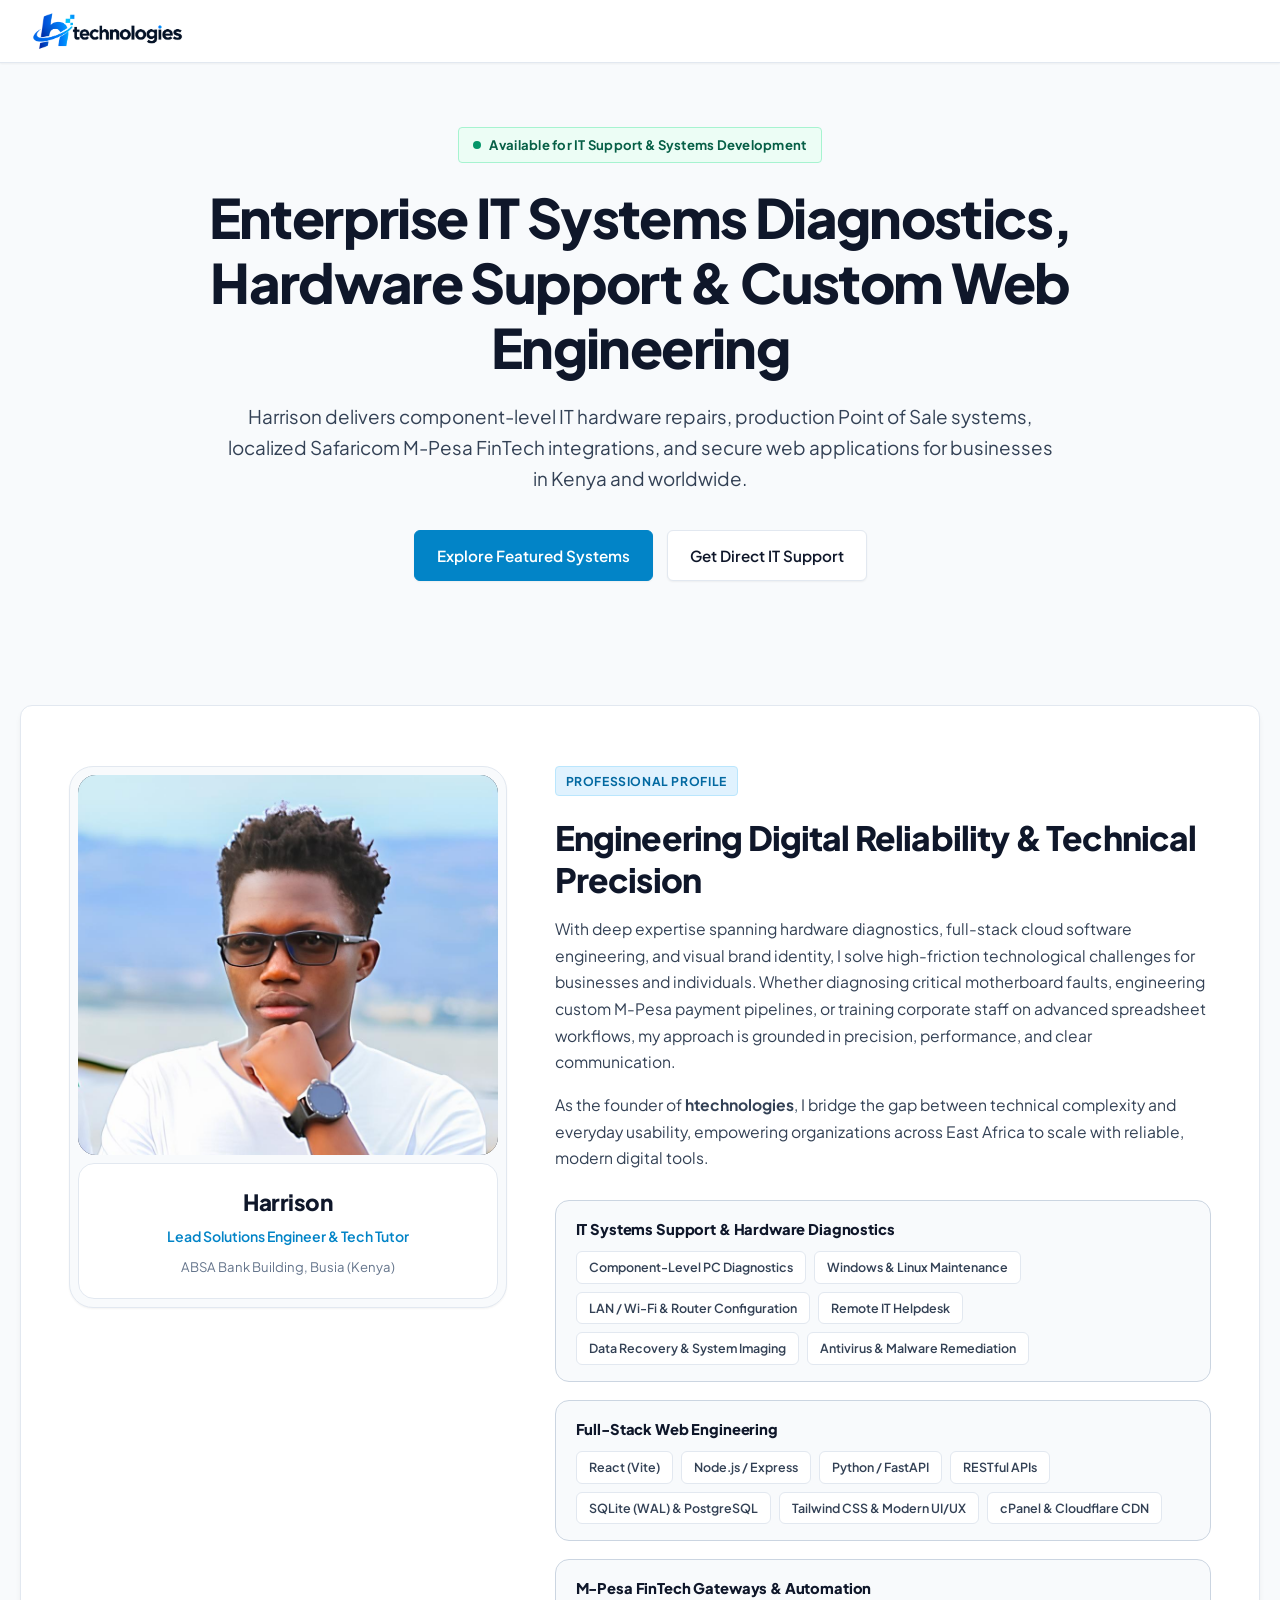
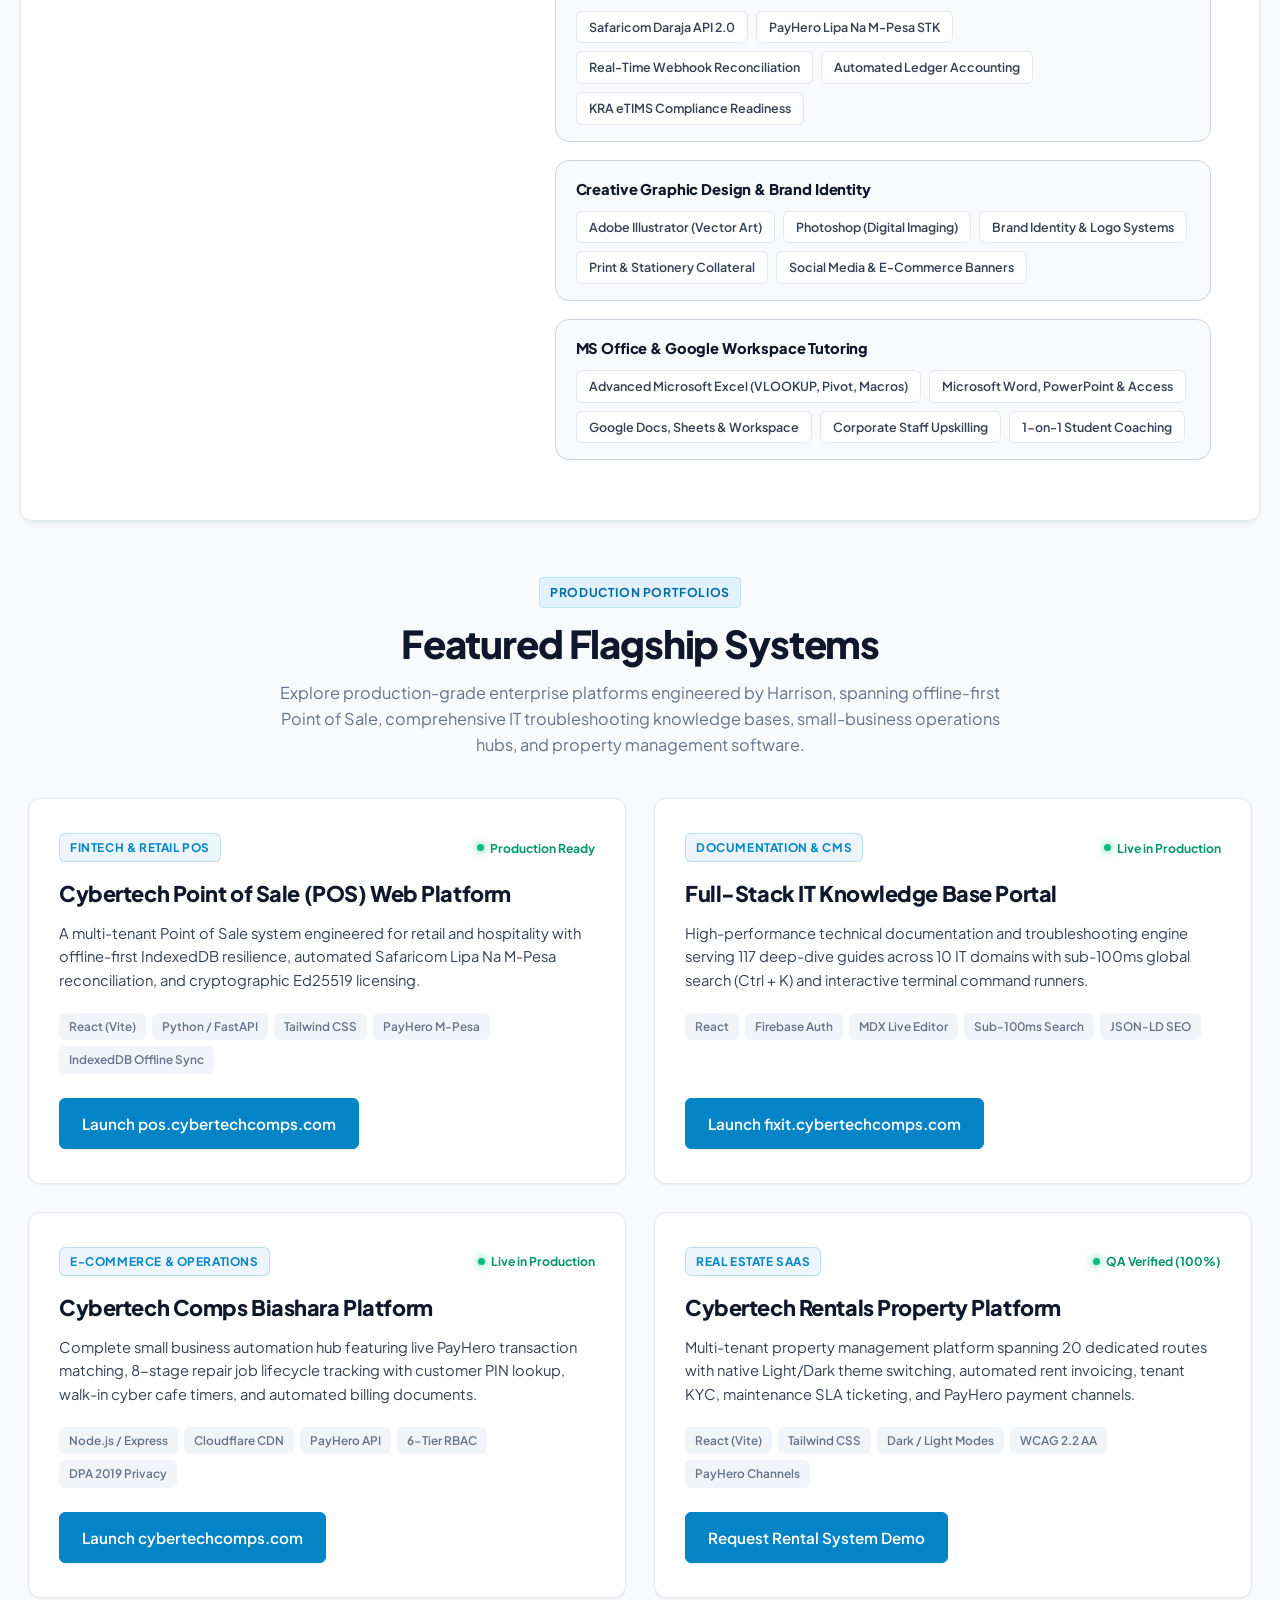
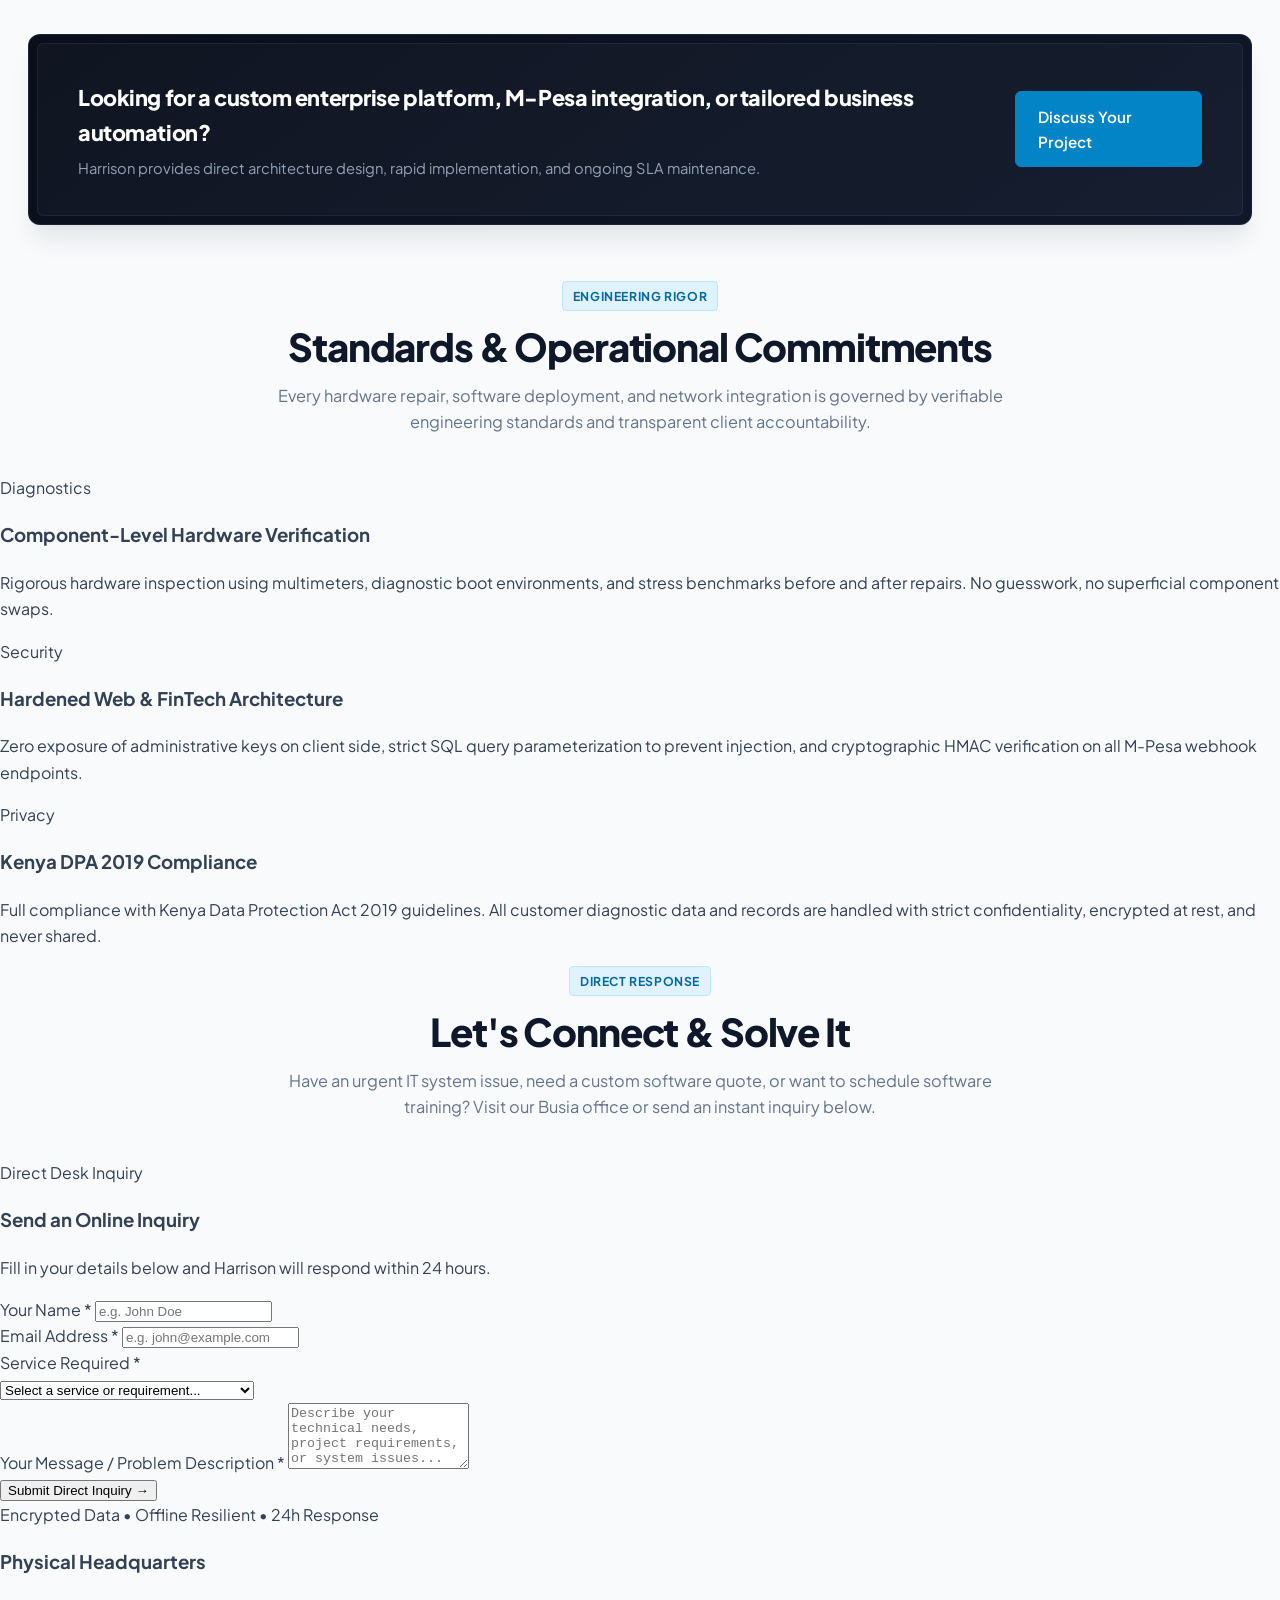
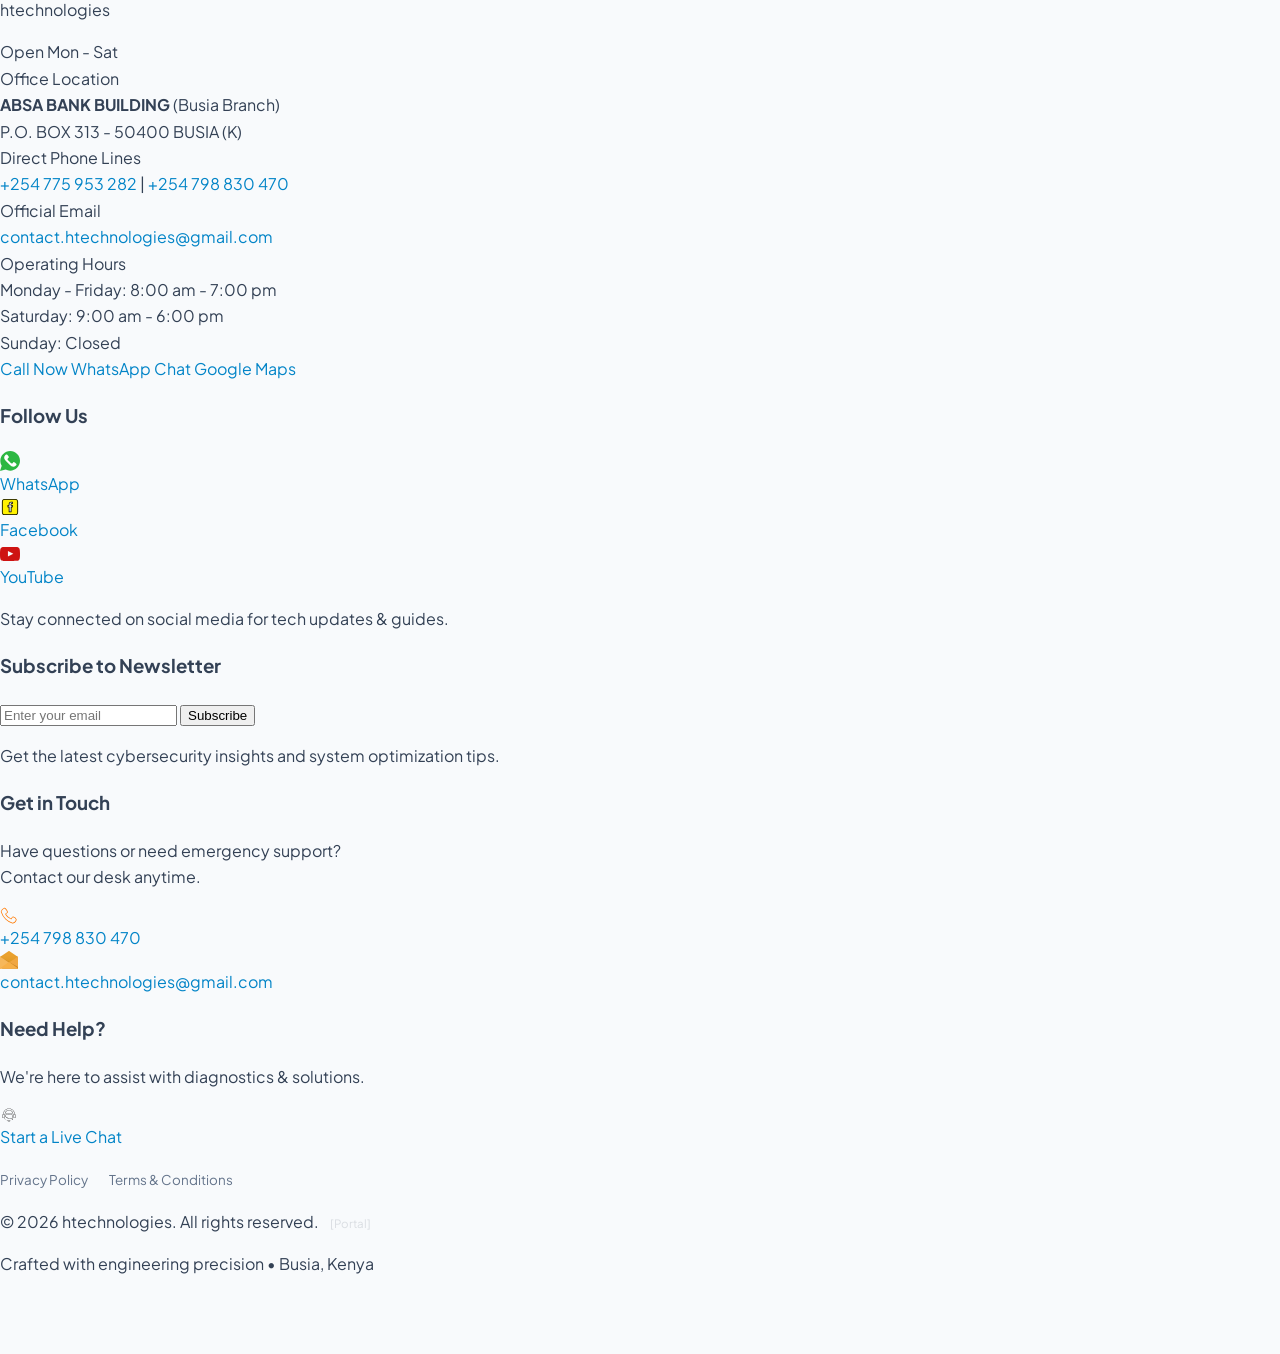
==== index.html @ 909699fd "feat: grounded engineering overhaul without vibe-coded tropes" ====
<!DOCTYPE html>
<html lang="en">
<head>
    <meta charset="UTF-8">
    <meta name="viewport" content="width=device-width, initial-scale=1.0">
    <title>htechnologies | Enterprise IT Systems, Software &amp; Diagnostics</title>
    
    <!-- Core SEO & Search Discovery -->
    <meta name="description" content="htechnologies - Harrison's Portfolio: Enterprise Web Systems, Point of Sale (POS), IT Diagnostics, M-Pesa FinTech Integrations, Decoupled PWA Architecture, and Hardened Database Security.">
    <meta name="keywords" content="htechnologies, CyberTech Hexperts Solutions, Harrison Busia Kenya, IT Systems Support, POS System Kenya, M-Pesa Integration, Full Stack Developer, FixIt IT Knowledge Base, Cybertech Biashara, Rentals SaaS, SQL Injection Prevention, Broken Access Control Prevention, Progressive Web App Busia">
    <meta name="author" content="Harrison">
    <meta name="robots" content="index, follow, max-image-preview:large, max-snippet:-1, max-video-preview:-1">
    <link rel="canonical" href="https://cybertechcomps.com/">

    <!-- PWA & Mobile Web App Manifest -->
    <link rel="manifest" href="manifest.json">
    <meta name="theme-color" content="#0284c7">
    <meta name="apple-mobile-web-app-capable" content="yes">
    <meta name="apple-mobile-web-app-status-bar-style" content="black-translucent">
    <meta name="apple-mobile-web-app-title" content="htechnologies">
    <link rel="icon" type="image/x-icon" href="favicon.ico">
    <link rel="shortcut icon" href="favicon.ico">
    <link rel="icon" type="image/png" sizes="192x192" href="htechnologies-icon-192.png">
    <link rel="apple-touch-icon" href="htechnologies-icon-192.png">

    <!-- Open Graph Protocol (Facebook, LinkedIn, Slack) -->
    <meta property="og:type" content="website">
    <meta property="og:url" content="https://cybertechcomps.com/">
    <meta property="og:title" content="htechnologies | Harrison's Technical Portfolio">
    <meta property="og:description" content="Explore Harrison's enterprise systems at htechnologies: Point of Sale, FixIt IT Knowledge Base, Biashara Platform, and Rentals SaaS. Built with resilient PWA architecture and hardened cybersecurity.">
    <meta property="og:image" content="https://cybertechcomps.com/htechnologies-logo.png">
    <meta property="og:site_name" content="htechnologies">
    <meta property="og:locale" content="en_US">

    <!-- Twitter Cards -->
    <meta name="twitter:card" content="summary_large_image">
    <meta name="twitter:title" content="htechnologies | Enterprise Systems &amp; IT Support">
    <meta name="twitter:description" content="Production Point of Sale, IT diagnostics portal, localized M-Pesa FinTech integration, and decoupled web architectures.">
    <meta name="twitter:image" content="https://cybertechcomps.com/htechnologies-logo.png">

    <!-- Schema.org JSON-LD Structured Data for Google & AI Bots -->
    <script type="application/ld+json">
    {
      "@context": "https://schema.org",
      "@graph": [
        {
          "@type": "LocalBusiness",
          "@id": "https://cybertechcomps.com/#organization",
          "name": "htechnologies",
          "alternateName": "CyberTech Hexperts Solutions",
          "url": "https://cybertechcomps.com/",
          "logo": "https://cybertechcomps.com/htechnologies-logo.png",
          "image": "https://cybertechcomps.com/htechnologies-logo.png",
          "description": "Enterprise IT support, Point of Sale systems, Safaricom M-Pesa FinTech integrations, full-stack software development, and technical consulting.",
          "address": {
            "@type": "PostalAddress",
            "streetAddress": "ABSA Bank Building",
            "postOfficeBoxNumber": "313 - 50400",
            "addressLocality": "Busia",
            "addressCountry": "KE"
          },
          "telephone": ["+254775953282", "+254798830470"],
          "email": "contact.htechnologies@gmail.com",
          "openingHoursSpecification": [
            {
              "@type": "OpeningHoursSpecification",
              "dayOfWeek": ["Monday", "Tuesday", "Wednesday", "Thursday", "Friday"],
              "opens": "08:00",
              "closes": "19:00"
            },
            {
              "@type": "OpeningHoursSpecification",
              "dayOfWeek": ["Saturday"],
              "opens": "09:00",
              "closes": "18:00"
            }
          ],
          "priceRange": "$$"
        },
        {
          "@type": "Person",
          "@id": "https://cybertechcomps.com/#harrison",
          "name": "Harrison",
          "jobTitle": "Lead IT Systems Support Technician & Full-Stack Systems Engineer",
          "worksFor": { "@id": "https://cybertechcomps.com/#organization" },
          "url": "https://cybertechcomps.com/",
          "knowsAbout": [
            "Enterprise IT Hardware Diagnostics & Repair",
            "Point of Sale (POS) Architecture",
            "Full-Stack Web Development (React, FastAPI, Node)",
            "Safaricom M-Pesa Daraja FinTech Integration",
            "Database Injection & SQL Parameterization",
            "Broken Access Control Defense",
            "Progressive Web Apps (PWA) & Offline Shells"
          ]
        },
        {
          "@type": "WebSite",
          "@id": "https://cybertechcomps.com/#website",
          "url": "https://cybertechcomps.com/",
          "name": "htechnologies",
          "publisher": { "@id": "https://cybertechcomps.com/#organization" }
        }
      ]
    }
    </script>

    <link rel="stylesheet" href="style.css">
    <link rel="stylesheet" href="loader.css">
    <script src="script.js" defer></script>
    <script src="loader.js" defer></script>
</head>
<body>
    <!-- Global Backend Outage & Network Degradation Notification Bar (Graceful Recovery) -->
    <div id="service-status-banner" class="status-banner hidden" role="alert" aria-live="polite">
        <div class="status-banner-content">
            <span class="status-banner-icon" id="banner-icon">[Status]</span>
            <span class="status-banner-text" id="banner-text">
                Notice: Backend services or network connection are temporarily offline. Cached features and UI remain fully operational.
            </span>
            <button id="banner-retry-btn" class="status-banner-btn" onclick="retryConnectionHealth()">
                Refresh Status
            </button>
        </div>
    </div>
    <!-- Full-Width Top Bar Header -->
    <header>
        <a href="index.html" class="logo" aria-label="htechnologies home">
            <img src="htechnologies-logo.png" alt="htechnologies logo" class="header-logo-img">
        </a>
    </header>

    <main>
        <!-- Hero Section -->
        <section class="hero-section">
            <div class="hero-content">
                <div class="hero-status-pill">
                    <span class="status-indicator-dot"></span>
                    Available for IT Support &amp; Systems Development
                </div>
                <h1 class="hero-title">
                    Enterprise IT Systems Diagnostics, Hardware Support &amp; Custom Web Engineering
                </h1>
                <p class="hero-subtitle">
                    Harrison delivers component-level IT hardware repairs, production Point of Sale systems, localized Safaricom M-Pesa FinTech integrations, and secure web applications for businesses in Kenya and worldwide.
                </p>
                <div class="hero-cta-group">
                    <a href="#flagship-projects" class="btn btn-primary">
                        Explore Featured Systems
                    </a>
                    <a href="#contact" class="btn btn-secondary">
                        Get Direct IT Support
                    </a>
                </div>
            </div>
        </section>

        <!-- Harrison Bio & Categorized Skills Matrix -->
        <section class="bio-section" id="bio">
            <div class="bio-grid">
                <!-- Left: Profile Card -->
                <div class="bio-profile-card">
                    <div class="bio-image-frame">
                        <img src="KSM_Half.jpeg" alt="Harrison - Lead Solutions Engineer">
                    </div>
                    <div class="bio-card-meta">
                        <h3 class="bio-meta-name">Harrison</h3>
                        <p class="bio-meta-role">Lead Solutions Engineer &amp; Tech Tutor</p>
                        <p class="bio-meta-location">
                            ABSA Bank Building, Busia (Kenya)
                        </p>
                    </div>
                </div>

                <!-- Right: Bio Narrative & Categorized Skills Matrix -->
                <div class="bio-content">
                    <div>
                        <span class="section-pill-tag">Professional Profile</span>
                        <h2>Engineering Digital Reliability &amp; Technical Precision</h2>
                    </div>

                    <p>
                        With deep expertise spanning hardware diagnostics, full-stack cloud software engineering, and visual brand identity, I solve high-friction technological challenges for businesses and individuals. Whether diagnosing critical motherboard faults, engineering custom M-Pesa payment pipelines, or training corporate staff on advanced spreadsheet workflows, my approach is grounded in precision, performance, and clear communication.
                    </p>

                    <p>
                        As the founder of <strong>htechnologies</strong>, I bridge the gap between technical complexity and everyday usability, empowering organizations across East Africa to scale with reliable, modern digital tools.
                    </p>

                    <!-- Categorized Skill Matrix -->
                    <div class="skills-matrix">
                        <!-- Domain 1 -->
                        <div class="skill-group">
                            <h4 class="skill-group-title">
                                IT Systems Support &amp; Hardware Diagnostics
                            </h4>
                            <div class="skill-badges">
                                <span class="skill-pill">Component-Level PC Diagnostics</span>
                                <span class="skill-pill">Windows &amp; Linux Maintenance</span>
                                <span class="skill-pill">LAN / Wi-Fi &amp; Router Configuration</span>
                                <span class="skill-pill">Remote IT Helpdesk</span>
                                <span class="skill-pill">Data Recovery &amp; System Imaging</span>
                                <span class="skill-pill">Antivirus &amp; Malware Remediation</span>
                            </div>
                        </div>

                        <!-- Domain 2 -->
                        <div class="skill-group">
                            <h4 class="skill-group-title">
                                Full-Stack Web Engineering
                            </h4>
                            <div class="skill-badges">
                                <span class="skill-pill">React (Vite)</span>
                                <span class="skill-pill">Node.js / Express</span>
                                <span class="skill-pill">Python / FastAPI</span>
                                <span class="skill-pill">RESTful APIs</span>
                                <span class="skill-pill">SQLite (WAL) &amp; PostgreSQL</span>
                                <span class="skill-pill">Tailwind CSS &amp; Modern UI/UX</span>
                                <span class="skill-pill">cPanel &amp; Cloudflare CDN</span>
                            </div>
                        </div>

                        <!-- Domain 3 -->
                        <div class="skill-group">
                            <h4 class="skill-group-title">
                                M-Pesa FinTech Gateways &amp; Automation
                            </h4>
                            <div class="skill-badges">
                                <span class="skill-pill">Safaricom Daraja API 2.0</span>
                                <span class="skill-pill">PayHero Lipa Na M-Pesa STK</span>
                                <span class="skill-pill">Real-Time Webhook Reconciliation</span>
                                <span class="skill-pill">Automated Ledger Accounting</span>
                                <span class="skill-pill">KRA eTIMS Compliance Readiness</span>
                            </div>
                        </div>

                        <!-- Domain 4 -->
                        <div class="skill-group">
                            <h4 class="skill-group-title">
                                Creative Graphic Design &amp; Brand Identity
                            </h4>
                            <div class="skill-badges">
                                <span class="skill-pill">Adobe Illustrator (Vector Art)</span>
                                <span class="skill-pill">Photoshop (Digital Imaging)</span>
                                <span class="skill-pill">Brand Identity &amp; Logo Systems</span>
                                <span class="skill-pill">Print &amp; Stationery Collateral</span>
                                <span class="skill-pill">Social Media &amp; E-Commerce Banners</span>
                            </div>
                        </div>

                        <!-- Domain 5 -->
                        <div class="skill-group">
                            <h4 class="skill-group-title">
                                MS Office &amp; Google Workspace Tutoring
                            </h4>
                            <div class="skill-badges">
                                <span class="skill-pill">Advanced Microsoft Excel (VLOOKUP, Pivot, Macros)</span>
                                <span class="skill-pill">Microsoft Word, PowerPoint &amp; Access</span>
                                <span class="skill-pill">Google Docs, Sheets &amp; Workspace</span>
                                <span class="skill-pill">Corporate Staff Upskilling</span>
                                <span class="skill-pill">1-on-1 Student Coaching</span>
                            </div>
                        </div>
                    </div>
                </div>
            </div>
        </section>

        <!-- Featured Flagship Projects Bento Preview -->
        <section class="flagship-section" id="flagship-projects">
            <div class="section-header">
                <span class="section-pill-tag">Production Portfolios</span>
                <h2 class="section-title">Featured Flagship Systems</h2>
                <p class="section-subtitle">
                    Explore production-grade enterprise platforms engineered by Harrison, spanning offline-first Point of Sale, comprehensive IT troubleshooting knowledge bases, small-business operations hubs, and property management software.
                </p>
            </div>

            <div class="flagship-grid">
                <!-- Project 1: POS -->
                <article class="flagship-card">
                    <div>
                        <div class="flagship-meta">
                            <span class="flagship-badge">FinTech &amp; Retail POS</span>
                            <span class="flagship-status">
                                <span class="flagship-status-dot"></span> Production Ready
                            </span>
                        </div>
                        <h3>Cybertech Point of Sale (POS) Web Platform</h3>
                        <p class="flagship-desc">
                            A multi-tenant Point of Sale system engineered for retail and hospitality with offline-first IndexedDB resilience, automated Safaricom Lipa Na M-Pesa reconciliation, and cryptographic Ed25519 licensing.
                        </p>
                        <div class="flagship-tags">
                            <span class="flagship-tag">React (Vite)</span>
                            <span class="flagship-tag">Python / FastAPI</span>
                            <span class="flagship-tag">Tailwind CSS</span>
                            <span class="flagship-tag">PayHero M-Pesa</span>
                            <span class="flagship-tag">IndexedDB Offline Sync</span>
                        </div>
                    </div>
                    <div class="flagship-actions">
                        <a href="https://pos.cybertechcomps.com" target="_blank" rel="noopener" class="btn btn-primary">
                            Launch pos.cybertechcomps.com
                        </a>
                    </div>
                </article>

                <!-- Project 2: IT Knowledge Base -->
                <article class="flagship-card">
                    <div>
                        <div class="flagship-meta">
                            <span class="flagship-badge">Documentation &amp; CMS</span>
                            <span class="flagship-status">
                                <span class="flagship-status-dot"></span> Live in Production
                            </span>
                        </div>
                        <h3>Full-Stack IT Knowledge Base Portal</h3>
                        <p class="flagship-desc">
                            High-performance technical documentation and troubleshooting engine serving 117 deep-dive guides across 10 IT domains with sub-100ms global search (Ctrl + K) and interactive terminal command runners.
                        </p>
                        <div class="flagship-tags">
                            <span class="flagship-tag">React</span>
                            <span class="flagship-tag">Firebase Auth</span>
                            <span class="flagship-tag">MDX Live Editor</span>
                            <span class="flagship-tag">Sub-100ms Search</span>
                            <span class="flagship-tag">JSON-LD SEO</span>
                        </div>
                    </div>
                    <div class="flagship-actions">
                        <a href="https://fixit.cybertechcomps.com" target="_blank" rel="noopener" class="btn btn-primary">
                            Launch fixit.cybertechcomps.com
                        </a>
                    </div>
                </article>

                <!-- Project 3: Biashara Platform -->
                <article class="flagship-card">
                    <div>
                        <div class="flagship-meta">
                            <span class="flagship-badge">E-Commerce &amp; Operations</span>
                            <span class="flagship-status">
                                <span class="flagship-status-dot"></span> Live in Production
                            </span>
                        </div>
                        <h3>Cybertech Comps Biashara Platform</h3>
                        <p class="flagship-desc">
                            Complete small business automation hub featuring live PayHero transaction matching, 8-stage repair job lifecycle tracking with customer PIN lookup, walk-in cyber cafe timers, and automated billing documents.
                        </p>
                        <div class="flagship-tags">
                            <span class="flagship-tag">Node.js / Express</span>
                            <span class="flagship-tag">Cloudflare CDN</span>
                            <span class="flagship-tag">PayHero API</span>
                            <span class="flagship-tag">6-Tier RBAC</span>
                            <span class="flagship-tag">DPA 2019 Privacy</span>
                        </div>
                    </div>
                    <div class="flagship-actions">
                        <a href="https://cybertechcomps.com" target="_blank" rel="noopener" class="btn btn-primary">
                            Launch cybertechcomps.com
                        </a>
                    </div>
                </article>

                <!-- Project 4: Rental Property Management -->
                <article class="flagship-card">
                    <div>
                        <div class="flagship-meta">
                            <span class="flagship-badge">Real Estate SaaS</span>
                            <span class="flagship-status">
                                <span class="flagship-status-dot"></span> QA Verified (100%)
                            </span>
                        </div>
                        <h3>Cybertech Rentals Property Platform</h3>
                        <p class="flagship-desc">
                            Multi-tenant property management platform spanning 20 dedicated routes with native Light/Dark theme switching, automated rent invoicing, tenant KYC, maintenance SLA ticketing, and PayHero payment channels.
                        </p>
                        <div class="flagship-tags">
                            <span class="flagship-tag">React (Vite)</span>
                            <span class="flagship-tag">Tailwind CSS</span>
                            <span class="flagship-tag">Dark / Light Modes</span>
                            <span class="flagship-tag">WCAG 2.2 AA</span>
                            <span class="flagship-tag">PayHero Channels</span>
                        </div>
                    </div>
                    <div class="flagship-actions">
                        <a href="#contact" class="btn btn-primary">
                            Request Rental System Demo
                        </a>
                    </div>
                </article>
            </div>

            <!-- Bento Bottom CTA -->
            <div class="flagship-bottom-cta">
                <div class="cta-inner-shell">
                    <div class="cta-text-content">
                        <h3>Looking for a custom enterprise platform, M-Pesa integration, or tailored business automation?</h3>
                        <p>Harrison provides direct architecture design, rapid implementation, and ongoing SLA maintenance.</p>
                    </div>
                    <a href="#contact" class="btn btn-primary">
                        Discuss Your Project
                    </a>
                </div>
            </div>
        </section>

        <!-- Engineering Standards & Service Commitments Section -->
        <section class="standards-section" id="standards">
            <div class="section-header">
                <span class="section-pill-tag">Engineering Rigor</span>
                <h2 class="section-title">Standards &amp; Operational Commitments</h2>
                <p class="section-subtitle">
                    Every hardware repair, software deployment, and network integration is governed by verifiable engineering standards and transparent client accountability.
                </p>
            </div>

            <div class="standards-grid">
                <div class="standard-card">
                    <span class="standard-badge">Diagnostics</span>
                    <h3 class="standard-title">Component-Level Hardware Verification</h3>
                    <p class="standard-desc">
                        Rigorous hardware inspection using multimeters, diagnostic boot environments, and stress benchmarks before and after repairs. No guesswork, no superficial component swaps.
                    </p>
                </div>

                <div class="standard-card">
                    <span class="standard-badge">Security</span>
                    <h3 class="standard-title">Hardened Web &amp; FinTech Architecture</h3>
                    <p class="standard-desc">
                        Zero exposure of administrative keys on client side, strict SQL query parameterization to prevent injection, and cryptographic HMAC verification on all M-Pesa webhook endpoints.
                    </p>
                </div>

                <div class="standard-card">
                    <span class="standard-badge">Privacy</span>
                    <h3 class="standard-title">Kenya DPA 2019 Compliance</h3>
                    <p class="standard-desc">
                        Full compliance with Kenya Data Protection Act 2019 guidelines. All customer diagnostic data and records are handled with strict confidentiality, encrypted at rest, and never shared.
                    </p>
                </div>
            </div>
        </section>

        <!-- Quick Contact & Office Strip -->
        <section class="quick-contact-section" id="contact">
            <div class="section-header">
                <span class="section-pill-tag">Direct Response</span>
                <h2 class="section-title">Let's Connect &amp; Solve It</h2>
                <p class="section-subtitle">
                    Have an urgent IT system issue, need a custom software quote, or want to schedule software training? Visit our Busia office or send an instant inquiry below.
                </p>
            </div>

            <div class="quick-contact-layout">
                <!-- Left: Contact Form Card -->
                <div class="contact-form-container">
                    <div class="form-card-header">
                        <span class="form-badge">Direct Desk Inquiry</span>
                        <h3>Send an Online Inquiry</h3>
                        <p class="form-subtitle">Fill in your details below and Harrison will respond within 24 hours.</p>
                    </div>

                    <form id="inquiry-form" action="#" method="post">
                        <div class="form-grid-2">
                            <div class="form-field">
                                <label for="name">Your Name <span class="req-star">*</span></label>
                                <input type="text" id="name" name="name" placeholder="e.g. John Doe" required autocomplete="name">
                            </div>
                            <div class="form-field">
                                <label for="email">Email Address <span class="req-star">*</span></label>
                                <input type="email" id="email" name="email" placeholder="e.g. john@example.com" required autocomplete="email">
                            </div>
                        </div>

                        <div class="form-field">
                            <label for="service">Service Required <span class="req-star">*</span></label>
                            <div class="select-wrapper">
                                <select id="service" name="service" required>
                                    <option value="" disabled selected>Select a service or requirement...</option>
                                    <option value="IT Systems Support & PC Diagnostics">IT Systems Support &amp; PC Diagnostics</option>
                                    <option value="Custom Full-Stack Web Development">Custom Full-Stack Web Development</option>
                                    <option value="Cybertech POS & Retail System Implementation">Cybertech POS &amp; Retail Systems</option>
                                    <option value="M-Pesa FinTech & Payment Gateway">M-Pesa FinTech &amp; Payment Gateway</option>
                                    <option value="Graphic Design & Branding">Graphic Design &amp; Brand Identity</option>
                                    <option value="Software Tutoring & Corporate Training">Software Tutoring &amp; Corporate Training</option>
                                    <option value="General Technical Consultation">General Technical Consultation</option>
                                </select>
                            </div>
                        </div>

                        <div class="form-field">
                            <label for="message">Your Message / Problem Description <span class="req-star">*</span></label>
                            <textarea id="message" name="message" rows="4" placeholder="Describe your technical needs, project requirements, or system issues..." required></textarea>
                        </div>

                        <button type="submit" class="btn-submit-inquiry" id="btn-submit-inquiry">
                            <span>Submit Direct Inquiry</span>
                            <span class="btn-arrow">&rarr;</span>
                        </button>

                        <div class="form-trust-strip">
                            <span>Encrypted Data</span>
                            <span class="trust-dot">•</span>
                            <span>Offline Resilient</span>
                            <span class="trust-dot">•</span>
                            <span>24h Response</span>
                        </div>
                    </form>
                </div>

                <!-- Right: Physical Headquarters Info Card -->
                <div class="office-info-strip">
                    <div class="office-header-bar">
                        <div>
                            <div class="office-badge-title">
                                <h3>Physical Headquarters</h3>
                            </div>
                            <p class="office-sub">htechnologies</p>
                        </div>
                        <span class="office-status-pill">
                            <span class="pulse-dot"></span> Open Mon - Sat
                        </span>
                    </div>

                    <div class="office-cards-stack">
                        <!-- Office Location -->
                        <div class="office-card-item">
                            <div class="card-item-body">
                                <span class="card-item-label">Office Location</span>
                                <div class="card-item-value">
                                    <strong>ABSA BANK BUILDING</strong> (Busia Branch)<br>
                                    P.O. BOX 313 - 50400 BUSIA (K)
                                </div>
                            </div>
                        </div>

                        <!-- Direct Lines -->
                        <div class="office-card-item">
                            <div class="card-item-body">
                                <span class="card-item-label">Direct Phone Lines</span>
                                <div class="card-item-value phone-links">
                                    <a href="tel:+254775953282" class="office-link">+254 775 953 282</a>
                                    <span class="phone-div">|</span>
                                    <a href="tel:+254798830470" class="office-link">+254 798 830 470</a>
                                </div>
                            </div>
                        </div>

                        <!-- Official Email -->
                        <div class="office-card-item">
                            <div class="card-item-body">
                                <span class="card-item-label">Official Email</span>
                                <div class="card-item-value">
                                    <a href="mailto:contact.htechnologies@gmail.com" class="office-link">contact.htechnologies@gmail.com</a>
                                </div>
                            </div>
                        </div>

                        <!-- Operating Hours -->
                        <div class="office-card-item">
                            <div class="card-item-body">
                                <span class="card-item-label">Operating Hours</span>
                                <div class="hours-schedule">
                                    <div class="sched-row">
                                        <span class="sched-day">Monday - Friday:</span>
                                        <span class="sched-time">8:00 am - 7:00 pm</span>
                                    </div>
                                    <div class="sched-row">
                                        <span class="sched-day">Saturday:</span>
                                        <span class="sched-time">9:00 am - 6:00 pm</span>
                                    </div>
                                    <div class="sched-row">
                                        <span class="sched-day">Sunday:</span>
                                        <span class="sched-closed">Closed</span>
                                    </div>
                                </div>
                            </div>
                        </div>
                    </div>

                    <div class="office-quick-actions">
                        <a href="tel:+254798830470" class="office-action-btn call-btn">
                            Call Now
                        </a>
                        <a href="https://wa.me/+254798830470" target="_blank" rel="noopener" class="office-action-btn wa-btn">
                            WhatsApp Chat
                        </a>
                        <a href="https://maps.google.com/?q=ABSA+Bank+Busia+Kenya" target="_blank" rel="noopener" class="office-action-btn map-btn">
                            Google Maps
                        </a>
                    </div>
                </div>
            </div>
        </section>
    </main>

    <!-- Unified Modern 4-Column Footer -->
    <footer>
        <div class="footer-section">
            <h3>Follow Us</h3>
            <p>
                <a href="https://wa.me/+254798830470" target="_blank" rel="noopener">
                    <img src="whatsapp-svgrepo-com.svg" alt="WhatsApp" style="height: 20px; vertical-align: middle;"> WhatsApp
                </a>
                <a href="https://www.facebook.com/profile.php?id=61553165412647" target="_blank" rel="noopener">
                    <img src="facebook-svgrepo-com.svg" alt="Facebook" style="height: 20px; vertical-align: middle;"> Facebook
                </a>
                <a href="https://www.youtube.com/channel/UCPw_hJpTrNnYbvwcvfyyv2Q" target="_blank" rel="noopener">
                    <img src="youtube-color-svgrepo-com.svg" alt="YouTube" style="height: 20px; vertical-align: middle;"> YouTube
                </a>
            </p>
            <p>Stay connected on social media for tech updates &amp; guides.</p>
        </div>

        <div class="footer-section">
            <h3>Subscribe to Newsletter</h3>
            <form action="#" method="post">
                <input type="email" name="email" placeholder="Enter your email" required>
                <button type="submit">Subscribe</button>
            </form>
            <p>Get the latest cybersecurity insights and system optimization tips.</p>
        </div>

        <div class="footer-section">
            <h3>Get in Touch</h3>
            <p>Have questions or need emergency support?<br>Contact our desk anytime.</p>
            <p>
                <img src="phone-call-communication-svgrepo-com.svg" alt="Phone" style="height: 18px; vertical-align: middle; margin-right: 5px;">
                <a href="tel:+254798830470">+254 798 830 470</a><br>
                <img src="email-opened-svgrepo-com.svg" alt="Email" style="height: 18px; vertical-align: middle; margin-right: 5px;">
                <a href="mailto:contact.htechnologies@gmail.com">contact.htechnologies@gmail.com</a>
            </p>
        </div>

        <div class="footer-section">
            <h3>Need Help?</h3>
            <p>We're here to assist with diagnostics &amp; solutions.</p>
            <p>
                <a href="https://wa.me/+254798830470" target="_blank" rel="noopener">
                    <img src="live-chat-headset-svgrepo-com.svg" alt="Live Chat" style="height: 18px; vertical-align: middle; margin-right: 5px;">
                    Start a Live Chat
                </a>
            </p>
        </div>

        <div class="footer-bottom">
            <div class="footer-legal-links" style="margin-bottom: 10px;">
                <a href="privacy.html" style="color: var(--text-color-muted); text-decoration: none; font-size: 0.84rem; margin-right: 18px;">Privacy Policy</a>
                <a href="terms.html" style="color: var(--text-color-muted); text-decoration: none; font-size: 0.84rem;">Terms &amp; Conditions</a>
            </div>
            <p>
                &copy; <span id="current-year">2026</span> htechnologies. All rights reserved.
                <a href="login/login.html" class="stealth-login-lock" title="Staff Portal" aria-label="Portal Access">[Portal]</a>
            </p>
            <p>Crafted with engineering precision <a href="login/login.html" class="stealth-login-dot" title="Staff Portal" aria-label="Portal Access">&bull;</a> Busia, Kenya</p>
        </div>
    </footer>
</body>
</html>
---- style.css ----
/* ==========================================================================
   CyberTech Hexperts Solutions - Executive Vanguard Design System
   Award-Winning UI/UX, Cohesive Color Story, Plus Jakarta Sans Typography,
   Double-Bezel Architecture & Button-in-Button Micro-Interactions.
   ========================================================================== */

/* --- 1. Typography Import: Plus Jakarta Sans & JetBrains Mono --- */
@import url('https://fonts.googleapis.com/css2?family=Plus+Jakarta+Sans:wght@300;400;500;600;700;800&family=JetBrains+Mono:wght@400;500;600&display=swap');

/* --- 2. Design Tokens (:root) --- */
:root {
    /* Brand & Accent Color Story */
    --primary-color: #0284c7;             /* Brand Sapphire / Sky 600 */
    --primary-color-darker: #0369a1;      /* Deep Sapphire / Sky 700 */
    --primary-hover: #0369a1;
    --primary-light: rgba(2, 132, 199, 0.08);
    --primary-glow: rgba(2, 132, 199, 0.35);

    /* Kinetic Tech Accents */
    --accent-cyan: #0284c7;               /* Brand Steel / Sky 600 */
    --accent-emerald: #059669;            /* Emerald for live operational uptime */

    /* Typography & Contrast System */
    --text-color-dark: #0f172a;           /* Slate 900: High-contrast headings */
    --text-color-medium: #334155;         /* Slate 700: Readable, accessible body */
    --text-color-muted: #64748b;          /* Slate 500: Subtitles, captions, metadata */
    --text-color-light: #ffffff;          /* Pure White */

    /* Surfaces & Elevating Backgrounds */
    --background-color-body: #f8fafc;     /* Slate 50 Canvas */
    --background-color-light: #ffffff;    /* Card Surface */
    --surface-glass: rgba(255, 255, 255, 0.95);
    --surface-dark: #0f172a;              /* Deep Solid Slate */
    --surface-dark-card: #0f172a;         /* Slate 900 Surface */
    --surface-dark-accent: #1e293b;       /* Slate 800 Surface */

    /* Hairline Concentric Borders */
    --border-color: #e2e8f0;              /* Hairline Card Border */
    --border-color-subtle: #cbd5e1;
    --border-dark: rgba(255, 255, 255, 0.12);
    --border-dark-hover: rgba(2, 132, 199, 0.5);

    /* Concentric Radii (Grounded & Modern, No Pills) */
    --border-radius-sm: 4px;
    --border-radius-btn: 6px;
    --border-radius-badge: 4px;
    --border-radius: 8px;                 /* Standard Card Radius */
    --border-radius-lg: 12px;             /* Section Containers */
    --border-radius-pill: 6px;            /* Replaced pill with clean modern 6px */

    /* Multi-Layered Soft Ambient Shadows */
    --shadow-sm: 0 1px 2px rgba(0, 0, 0, 0.05);
    --shadow-md: 0 4px 6px -1px rgba(15, 23, 42, 0.06), 0 2px 4px -2px rgba(15, 23, 42, 0.04);
    --shadow-lg: 0 10px 15px -3px rgba(15, 23, 42, 0.07), 0 4px 6px -4px rgba(15, 23, 42, 0.04);
    --shadow-xl: 0 20px 25px -5px rgba(15, 23, 42, 0.08), 0 8px 10px -6px rgba(15, 23, 42, 0.04);
    --shadow-dark: 0 15px 30px -10px rgba(0, 0, 0, 0.4);
    --box-shadow-color: rgba(15, 23, 42, 0.06);

    /* Layout & Font Specs */
    --font-family: 'Plus Jakarta Sans', -apple-system, BlinkMacSystemFont, 'Segoe UI', Roboto, sans-serif;
    --font-mono: 'JetBrains Mono', monospace;
    --container-padding: 32px;
    --max-content-width: 1240px;
    --physics-transition: background 0.15s ease, border-color 0.15s ease, color 0.15s ease, box-shadow 0.15s ease;
}

/* --- 3. Global Reset & Base Styles --- */
*, *::before, *::after {
    box-sizing: border-box;
}

html {
    scroll-behavior: smooth;
}

body {
    font-family: var(--font-family);
    margin: 0;
    padding: 0 0 60px;
    background-color: var(--background-color-body);
    color: var(--text-color-medium);
    line-height: 1.65;
    -webkit-font-smoothing: antialiased;
    -moz-osx-font-smoothing: grayscale;
}

img {
    max-width: 100%;
    height: auto;
    display: block;
}

a {
    color: var(--primary-color);
    text-decoration: none;
    transition: var(--physics-transition);
}

/* --- 4. Section Headers & Eyebrows --- */
.section-header {
    text-align: center;
    max-width: 760px;
    margin: 0 auto 40px;
}

.section-pill-tag {
    display: inline-flex;
    align-items: center;
    gap: 6px;
    font-size: 0.76rem;
    font-weight: 700;
    text-transform: uppercase;
    letter-spacing: 0.05em;
    background: #e0f2fe;
    color: #0369a1;
    border: 1px solid #bae6fd;
    padding: 4px 10px;
    border-radius: var(--border-radius-badge);
    margin-bottom: 12px;
}

.section-title {
    font-size: clamp(1.85rem, 3.5vw, 2.4rem);
    font-weight: 800;
    color: var(--text-color-dark);
    letter-spacing: -0.03em;
    line-height: 1.25;
    margin: 0 0 12px;
}

.section-subtitle {
    font-size: 1.02rem;
    color: var(--text-color-muted);
    line-height: 1.6;
    margin: 0 auto;
}

.gradient-text {
    color: var(--primary-color);
    font-weight: 800;
}

/* --- 5. Backend Outage & Network Health Banner --- */
.status-banner {
    position: sticky;
    top: 0;
    left: 0;
    width: 100%;
    z-index: 10000;
    background: #fef3c7;
    border-bottom: 1px solid #fcd34d;
    padding: 10px 16px;
    box-shadow: var(--shadow-sm);
    transition: transform 0.3s ease, opacity 0.3s ease;
}

.status-banner.hidden {
    display: none;
}

.status-banner-content {
    max-width: var(--max-content-width);
    margin: 0 auto;
    display: flex;
    align-items: center;
    justify-content: center;
    gap: 12px;
    font-size: 0.88rem;
    color: #92400e;
    font-weight: 600;
    flex-wrap: wrap;
}

.status-banner-btn {
    background: #d97706;
    color: #ffffff;
    border: none;
    padding: 4px 12px;
    border-radius: var(--border-radius-pill);
    font-size: 0.78rem;
    font-weight: 700;
    cursor: pointer;
    transition: var(--physics-transition);
}

.status-banner-btn:hover {
    background: #b45309;
}

/* --- 6. Top Navigation Bar (Full-Width, Left-Aligned Brand Header) --- */
header {
    position: sticky;
    top: 0;
    left: 0;
    width: 100%;
    margin: 0;
    z-index: 1000;
    background: #ffffff;
    border-bottom: 1px solid var(--border-color);
    border-radius: 0;
    padding: 12px 32px;
    box-sizing: border-box;
    display: flex;
    justify-content: flex-start;
    align-items: center;
    box-shadow: var(--shadow-sm);
    transition: var(--physics-transition);
}

header:hover {
    border-color: var(--border-color);
    box-shadow: var(--shadow-sm);
}

header .logo {
    display: flex;
    align-items: center;
    justify-content: flex-start;
    text-decoration: none;
    line-height: 1;
}

header .logo img,
header .header-logo-img {
    height: 38px;
    width: auto;
    max-width: 210px;
    object-fit: contain;
    display: block;
}

/* Stealth Portal Links in Footer ("Hidden where no one can see") */
.stealth-login-lock {
    color: #334155;
    opacity: 0.15;
    text-decoration: none;
    font-size: 0.72rem;
    margin-left: 8px;
    vertical-align: middle;
    transition: opacity 0.3s ease, color 0.3s ease;
    cursor: default;
    user-select: none;
}

.stealth-login-lock:hover {
    opacity: 0.95;
    color: #00e5ff;
    cursor: pointer;
}

.stealth-login-dot {
    color: inherit;
    text-decoration: none;
    cursor: default;
    transition: color 0.2s ease;
}

.stealth-login-dot:hover {
    color: var(--primary-color);
    cursor: pointer;
}

/* Mobile Hamburger Button */
.mobile-menu-btn {
    display: none;
    background: transparent;
    border: none;
    cursor: pointer;
    padding: 8px;
    flex-direction: column;
    gap: 5px;
}

.hamburger-bar {
    width: 22px;
    height: 2px;
    background-color: var(--text-color-dark);
    border-radius: 2px;
    transition: var(--physics-transition);
}

/* --- 7. Hero Section with Engineering CTAs --- */
.hero-section {
    padding: 64px 20px 48px;
    max-width: 1100px;
    margin: 0 auto;
    text-align: center;
}

.hero-status-pill {
    display: inline-flex;
    align-items: center;
    gap: 8px;
    background: #ecfdf5;
    color: #065f46;
    border: 1px solid #a7f3d0;
    padding: 6px 14px;
    border-radius: var(--border-radius-badge);
    font-size: 0.82rem;
    font-weight: 700;
    letter-spacing: 0.02em;
    margin-bottom: 22px;
}

.status-indicator-dot {
    width: 8px;
    height: 8px;
    background: #059669;
    border-radius: 50%;
}

.hero-title {
    font-size: clamp(2.2rem, 4.5vw, 3.4rem);
    font-weight: 800;
    letter-spacing: -0.03em;
    line-height: 1.2;
    color: var(--text-color-dark);
    margin: 0 0 20px;
}

.hero-subtitle {
    font-size: clamp(1.02rem, 1.8vw, 1.18rem);
    color: var(--text-color-medium);
    max-width: 840px;
    margin: 0 auto 36px;
    line-height: 1.65;
}

.hero-subtitle strong {
    color: var(--text-color-dark);
}

/* Clean Engineering Buttons (Grounded Rectangular 6px Radius) */
.hero-cta-group {
    display: flex;
    justify-content: center;
    align-items: center;
    gap: 14px;
    flex-wrap: wrap;
    margin-bottom: 32px;
}

.btn,
.btn-nested-pill {
    display: inline-flex;
    align-items: center;
    justify-content: center;
    gap: 8px;
    padding: 12px 22px;
    border-radius: var(--border-radius-btn);
    font-weight: 600;
    font-size: 0.95rem;
    cursor: pointer;
    text-decoration: none;
    transition: var(--physics-transition);
}

.btn-primary,
.btn-primary.btn-nested-pill {
    background: var(--primary-color);
    color: #ffffff;
    border: 1px solid var(--primary-color);
    box-shadow: var(--shadow-sm);
}

.btn-primary:hover,
.btn-primary.btn-nested-pill:hover {
    background: var(--primary-hover);
    border-color: var(--primary-hover);
    box-shadow: var(--shadow-md);
}

.btn-secondary,
.btn-secondary.btn-nested-pill {
    background: #ffffff;
    color: var(--text-color-dark);
    border: 1px solid var(--border-color);
    box-shadow: var(--shadow-sm);
}

.btn-secondary:hover,
.btn-secondary.btn-nested-pill:hover {
    border-color: #cbd5e1;
    color: var(--primary-color);
    background: #f8fafc;
    box-shadow: var(--shadow-md);
}

.btn-icon-circle {
    display: none;
}

/* --- 8. Bio & Categorized Skills Matrix (#bio) --- */
.bio-section {
    background: #ffffff;
    border: 1px solid var(--border-color);
    border-radius: var(--border-radius-lg);
    padding: 60px 48px;
    margin: 44px auto;
    max-width: var(--max-content-width);
    box-shadow: var(--shadow-md);
}

.bio-grid {
    display: grid;
    grid-template-columns: 0.8fr 1.2fr;
    gap: 48px;
    align-items: start;
}

/* Double-Bezel Hardware Profile Card with Sticky Pinned Scroll & 3D Depth */
.bio-profile-card {
    background: #f8fafc;
    border: 1px solid var(--border-color);
    border-radius: 24px;
    padding: 8px;
    box-shadow: var(--shadow-sm);
    position: sticky;
    top: 96px;
    z-index: 10;
    will-change: transform;
    transform-style: preserve-3d;
    transition: transform 0.3s cubic-bezier(0.16, 1, 0.3, 1), box-shadow 0.3s cubic-bezier(0.16, 1, 0.3, 1), border-color 0.3s ease;
}

.bio-profile-card:hover {
    border-color: rgba(2, 132, 199, 0.35);
    box-shadow: 0 20px 35px -10px rgba(2, 132, 199, 0.12), 0 10px 15px -5px rgba(0, 0, 0, 0.04);
}

.bio-image-frame {
    border-radius: 18px;
    overflow: hidden;
    position: relative;
    background: #0f172a;
}

.bio-image-frame img {
    width: 100%;
    height: 380px;
    object-fit: cover;
    object-position: center top;
    transition: transform 0.5s cubic-bezier(0.16, 1, 0.3, 1);
    display: block;
}

.bio-profile-card:hover .bio-image-frame img {
    transform: scale(1.035);
}

.bio-card-meta {
    padding: 20px 16px;
    text-align: center;
    background: #ffffff;
    border-radius: 16px;
    margin-top: 8px;
    border: 1px solid var(--border-color);
}

.bio-meta-name {
    font-size: 1.4rem;
    font-weight: 800;
    color: var(--text-color-dark);
    margin: 0 0 4px;
    letter-spacing: -0.02em;
}

.bio-meta-role {
    font-size: 0.88rem;
    font-weight: 600;
    color: var(--primary-color);
    margin: 0 0 8px;
}

.bio-meta-location {
    font-size: 0.82rem;
    color: var(--text-color-muted);
    margin: 0;
    display: flex;
    align-items: center;
    justify-content: center;
    gap: 4px;
}

/* Bio Content & Skills Matrix */
.bio-content h2 {
    font-size: clamp(1.6rem, 3vw, 2.1rem);
    font-weight: 800;
    color: var(--text-color-dark);
    letter-spacing: -0.025em;
    line-height: 1.25;
    margin: 8px 0 16px;
}

.bio-content p {
    font-size: 0.98rem;
    color: var(--text-color-medium);
    line-height: 1.7;
    margin-bottom: 16px;
}

.skills-matrix {
    margin-top: 28px;
    display: flex;
    flex-direction: column;
    gap: 18px;
}

.skill-group {
    background: #f8fafc;
    border: 1px solid var(--border-color-subtle);
    border-radius: 14px;
    padding: 16px 20px;
    transition: transform 0.25s cubic-bezier(0.16, 1, 0.3, 1), border-color 0.2s ease, box-shadow 0.2s ease, background 0.2s ease;
}

.skill-group:hover {
    background: #ffffff;
    border-color: rgba(2, 132, 199, 0.3);
    box-shadow: var(--shadow-sm);
    transform: translateX(4px);
}

.skill-group-title {
    font-size: 0.92rem;
    font-weight: 800;
    color: var(--text-color-dark);
    margin: 0 0 10px;
    display: flex;
    align-items: center;
    gap: 8px;
    letter-spacing: -0.01em;
}

.skill-group-title .icon {
    font-size: 1.1rem;
}

.skill-badges {
    display: flex;
    flex-wrap: wrap;
    gap: 8px;
}

.skill-pill {
    display: inline-flex;
    align-items: center;
    padding: 5px 12px;
    background: #ffffff;
    border: 1px solid var(--border-color);
    border-radius: var(--border-radius-pill);
    font-size: 0.78rem;
    font-weight: 600;
    color: var(--text-color-medium);
    transition: var(--physics-transition);
}

.skill-pill:hover {
    background: var(--primary-light);
    border-color: rgba(2, 132, 199, 0.3);
    color: var(--primary-color);
    transform: translateY(-1px);
}

/* --- 9. Featured Flagship Systems Bento (#flagship-projects) --- */
.flagship-section {
    margin: 56px auto;
    max-width: var(--max-content-width);
    padding: 0 8px;
}

.flagship-grid {
    display: grid;
    grid-template-columns: repeat(2, 1fr);
    gap: 28px;
}

.flagship-card {
    background: #ffffff;
    border: 1px solid var(--border-color);
    border-radius: var(--border-radius-lg);
    padding: 34px 30px;
    box-shadow: var(--shadow-sm);
    display: flex;
    flex-direction: column;
    justify-content: space-between;
    transition: var(--physics-transition);
    position: relative;
    overflow: hidden;
}

.flagship-card::before {
    content: '';
    position: absolute;
    top: 0;
    left: 0;
    right: 0;
    height: 3px;
    background: linear-gradient(90deg, #0284c7, #00e5ff);
    opacity: 0;
    transition: opacity 0.3s ease;
}

.flagship-card:hover {
    border-color: rgba(2, 132, 199, 0.35);
    box-shadow: var(--shadow-xl);
    transform: translateY(-4px);
}

.flagship-card:hover::before {
    opacity: 1;
}

.flagship-meta {
    display: flex;
    justify-content: space-between;
    align-items: center;
    gap: 12px;
    margin-bottom: 14px;
}

.flagship-badge {
    font-size: 0.74rem;
    font-weight: 700;
    text-transform: uppercase;
    letter-spacing: 0.05em;
    color: var(--primary-color);
    background: var(--primary-light);
    border: 1px solid rgba(2, 132, 199, 0.2);
    padding: 4px 10px;
    border-radius: var(--border-radius-pill);
}

.flagship-status {
    display: inline-flex;
    align-items: center;
    gap: 6px;
    font-size: 0.76rem;
    font-weight: 700;
    color: #059669;
}

.flagship-status-dot {
    width: 7px;
    height: 7px;
    background: #10b981;
    border-radius: 50%;
    box-shadow: 0 0 8px #10b981;
}

.flagship-card h3 {
    font-size: 1.35rem;
    font-weight: 800;
    color: var(--text-color-dark);
    margin: 0 0 10px;
    letter-spacing: -0.02em;
}

.flagship-desc {
    font-size: 0.92rem;
    color: var(--text-color-medium);
    line-height: 1.6;
    margin: 0 0 20px;
}

.flagship-tags {
    display: flex;
    flex-wrap: wrap;
    gap: 6px;
    margin-bottom: 24px;
}

.flagship-tag {
    padding: 4px 10px;
    background: #f1f5f9;
    border-radius: 6px;
    font-size: 0.74rem;
    font-weight: 600;
    color: var(--text-color-muted);
}

.flagship-actions {
    margin-top: auto;
}

.flagship-link-primary.btn-nested-pill {
    display: inline-flex;
    align-items: center;
    justify-content: space-between;
    width: 100%;
    padding: 10px 12px 10px 20px;
    background: #f8fafc;
    border: 1.5px solid var(--border-color);
    border-radius: var(--border-radius-pill);
    color: var(--text-color-dark);
    font-weight: 700;
    font-size: 0.9rem;
    transition: var(--physics-transition);
}

.flagship-link-primary.btn-nested-pill .btn-icon-circle {
    width: 32px;
    height: 32px;
    background: rgba(2, 132, 199, 0.1);
    color: var(--primary-color);
    font-size: 1rem;
}

.flagship-link-primary.btn-nested-pill:hover {
    background: var(--primary-color);
    border-color: var(--primary-color);
    color: #ffffff;
    transform: translateY(-2px);
    box-shadow: 0 8px 20px -3px rgba(2, 132, 199, 0.4);
}

.flagship-link-primary.btn-nested-pill:hover .btn-icon-circle {
    background: #ffffff;
    color: var(--primary-color);
    transform: translateX(2px);
}

/* Bento Bottom CTA Banner */
.flagship-bottom-cta {
    margin-top: 36px;
    background: linear-gradient(145deg, #090e1a 0%, #0f172a 100%);
    border: 1px solid rgba(255, 255, 255, 0.08);
    border-radius: var(--border-radius-lg);
    padding: 8px;
    box-shadow: var(--shadow-xl);
}

.cta-inner-shell {
    background: rgba(255, 255, 255, 0.03);
    border: 1px solid rgba(255, 255, 255, 0.06);
    border-radius: calc(var(--border-radius-lg) - 6px);
    padding: 36px 40px;
    display: flex;
    justify-content: space-between;
    align-items: center;
    gap: 28px;
}

.cta-text-content h3 {
    color: #ffffff;
    font-size: 1.35rem;
    font-weight: 800;
    margin: 0 0 6px;
    letter-spacing: -0.02em;
}

.cta-text-content p {
    color: #94a3b8;
    font-size: 0.92rem;
    margin: 0;
    line-height: 1.5;
}

.cta-link.btn-nested-pill {
    background: linear-gradient(135deg, #0284c7 0%, #0369a1 100%);
    color: #ffffff;
    border: none;
    white-space: nowrap;
    padding: 10px 12px 10px 24px;
    box-shadow: 0 8px 20px -3px rgba(2, 132, 199, 0.45);
    flex-shrink: 0;
}

.cta-link.btn-nested-pill:hover {
    transform: translateY(-2px);
    box-shadow: 0 12px 25px -3px rgba(2, 132, 199, 0.55);
}

/* --- 10. Client Testimonials Section --- */
.testimonials {
    background: #ffffff;
    border: 1px solid var(--border-color);
    border-radius: var(--border-radius-lg);
    padding: 60px 48px;
/* --- 10. Engineering Standards & Service Commitments Section --- */
.standards-section,
.testimonials {
    background: #ffffff;
    border: 1px solid var(--border-color);
    border-radius: var(--border-radius-lg);
    padding: 56px 40px;
    margin: 48px auto;
    max-width: var(--max-content-width);
    box-shadow: var(--shadow-sm);
}

.standards-grid,
.testimonials-grid {
    display: grid;
    grid-template-columns: repeat(3, 1fr);
    gap: 24px;
}

.standard-card,
.testimonial {
    background: #f8fafc;
    border: 1px solid var(--border-color);
    border-radius: var(--border-radius);
    padding: 28px 24px;
    display: flex;
    flex-direction: column;
    transition: var(--physics-transition);
}

.standard-card:hover,
.testimonial:hover {
    background: #ffffff;
    border-color: #cbd5e1;
    box-shadow: var(--shadow-md);
}

.standard-badge {
    display: inline-flex;
    align-items: center;
    gap: 6px;
    background: #e0f2fe;
    color: #0369a1;
    padding: 4px 10px;
    border-radius: var(--border-radius-badge);
    font-size: 0.75rem;
    font-weight: 700;
    text-transform: uppercase;
    letter-spacing: 0.04em;
    margin-bottom: 16px;
    align-self: flex-start;
}

.standard-title {
    font-size: 1.12rem;
    font-weight: 700;
    color: var(--text-color-dark);
    margin: 0 0 10px;
}

.standard-desc {
    font-size: 0.92rem;
    color: var(--text-color-medium);
    line-height: 1.6;
    margin: 0;
}

/* --- 11. Quick Contact & Office Strip (Redesigned Modern Hub) --- */
.quick-contact-section {
    padding: var(--container-padding);
    background-color: var(--background-color-light);
    border: 1px solid var(--border-color);
    border-radius: var(--border-radius-lg);
    box-shadow: var(--shadow-lg);
    margin: 56px auto;
    max-width: var(--max-content-width);
}

.quick-contact-layout {
    display: grid;
    grid-template-columns: 1.18fr 0.82fr;
    gap: 32px;
    align-items: stretch;
}

/* Left Card: Inquiry Form */
.contact-form-container {
    background: #ffffff;
    border: 1px solid var(--border-color);
    border-radius: var(--border-radius-lg);
    padding: 36px 32px;
    box-shadow: var(--shadow-sm);
    display: flex;
    flex-direction: column;
    justify-content: space-between;
}

.form-card-header {
    margin-bottom: 20px;
}

.form-badge {
    display: inline-flex;
    align-items: center;
    gap: 6px;
    background: var(--primary-light);
    color: var(--primary-color);
    border: 1px solid rgba(2, 132, 199, 0.22);
    padding: 4px 12px;
    border-radius: var(--border-radius-pill);
    font-size: 0.76rem;
    font-weight: 700;
    text-transform: uppercase;
    letter-spacing: 0.05em;
    margin-bottom: 12px;
}

.contact-form-container h3 {
    margin: 0 0 6px 0;
    font-size: 1.55rem;
    font-weight: 800;
    color: var(--text-color-dark);
    letter-spacing: -0.02em;
}

.contact-form-container p.form-subtitle {
    margin: 0;
    font-size: 0.9rem;
    color: var(--text-color-muted);
    line-height: 1.5;
}

#inquiry-form {
    display: flex;
    flex-direction: column;
    gap: 16px;
    margin-top: 4px;
}

.form-grid-2 {
    display: grid;
    grid-template-columns: 1fr 1fr;
    gap: 16px;
}

.form-field {
    display: flex;
    flex-direction: column;
    gap: 6px;
    width: 100%;
}

.form-field label {
    font-size: 0.84rem;
    font-weight: 700;
    color: var(--text-color-dark);
    letter-spacing: -0.01em;
    display: block;
}

.req-star {
    color: #ef4444;
    font-weight: 700;
}

.form-field input[type="text"],
.form-field input[type="email"],
.form-field select,
.form-field textarea {
    width: 100%;
    box-sizing: border-box;
    padding: 12px 16px;
    background: #f8fafc;
    border: 1.5px solid #e2e8f0;
    border-radius: 12px;
    font-size: 0.92rem;
    font-family: var(--font-family);
    color: #0f172a;
    line-height: 1.5;
    transition: border-color 0.2s ease, background 0.2s ease, box-shadow 0.2s ease;
}

.form-field input[type="text"]:hover,
.form-field input[type="email"]:hover,
.form-field select:hover,
.form-field textarea:hover {
    border-color: #cbd5e1;
    background: #ffffff;
}

.form-field input[type="text"]:focus,
.form-field input[type="email"]:focus,
.form-field select:focus,
.form-field textarea:focus {
    outline: none;
    border-color: var(--primary-color);
    background: #ffffff;
    box-shadow: 0 0 0 4px rgba(2, 132, 199, 0.12);
}

.form-field input::placeholder,
.form-field textarea::placeholder {
    color: #94a3b8;
    font-size: 0.88rem;
}

/* Custom Select Dropdown Styling */
.select-wrapper {
    position: relative;
    width: 100%;
}

.select-wrapper select {
    appearance: none;
    -webkit-appearance: none;
    -moz-appearance: none;
    cursor: pointer;
    padding-right: 40px;
    background-image: url("data:image/svg+xml,%3Csvg xmlns='http://www.w3.org/2000/svg' width='16' height='16' viewBox='0 0 24 24' fill='none' stroke='%230284c7' stroke-width='2.5' stroke-linecap='round' stroke-linejoin='round'%3E%3Cpolyline points='6 9 12 15 18 9'%3E%3C/polyline%3E%3C/svg%3E");
    background-repeat: no-repeat;
    background-position: right 14px center;
}

.form-field textarea {
    resize: vertical;
    min-height: 110px;
}

.btn-submit-inquiry {
    width: 100%;
    display: inline-flex;
    align-items: center;
    justify-content: center;
    gap: 10px;
    padding: 14px 24px;
    background: linear-gradient(135deg, #0284c7 0%, #0369a1 100%);
    color: #ffffff;
    border: none;
    border-radius: 12px;
    font-size: 0.98rem;
    font-weight: 700;
    font-family: inherit;
    cursor: pointer;
    box-shadow: 0 10px 22px -4px rgba(2, 132, 199, 0.42);
    transition: transform 0.2s ease, box-shadow 0.2s ease, filter 0.2s ease;
    margin-top: 4px;
}

.btn-submit-inquiry:hover {
    transform: translateY(-2px);
    box-shadow: 0 14px 28px -4px rgba(2, 132, 199, 0.52);
    filter: brightness(1.05);
}

.btn-submit-inquiry:active {
    transform: translateY(0);
}

.btn-submit-inquiry .btn-arrow {
    font-size: 1.15rem;
    line-height: 1;
    transition: transform 0.2s ease;
}

.btn-submit-inquiry:hover .btn-arrow {
    transform: translateX(4px);
}

.form-trust-strip {
    display: flex;
    align-items: center;
    justify-content: center;
    flex-wrap: wrap;
    gap: 8px;
    margin-top: 8px;
    font-size: 0.77rem;
    font-weight: 600;
    color: var(--text-color-muted);
}

.trust-dot {
    color: #cbd5e1;
}

.form-status-alert {
    animation: fadeInAlert 0.35s ease-out forwards;
    border-radius: 12px;
    box-shadow: var(--shadow-sm);
}

@keyframes fadeInAlert {
    from {
        opacity: 0;
        transform: translateY(-6px);
    }
    to {
        opacity: 1;
        transform: translateY(0);
    }
}

/* Right Card: Physical Headquarters */
.office-info-strip {
    background: linear-gradient(145deg, #090e1a 0%, #0f172a 100%);
    border: 1px solid rgba(255, 255, 255, 0.08);
    border-radius: var(--border-radius-lg);
    padding: 34px 28px;
    color: #e2e8f0;
    box-shadow: var(--shadow-dark);
    display: flex;
    flex-direction: column;
    justify-content: space-between;
}

.office-header-bar {
    display: flex;
    align-items: flex-start;
    justify-content: space-between;
    gap: 12px;
    margin-bottom: 20px;
    padding-bottom: 16px;
    border-bottom: 1px solid rgba(255, 255, 255, 0.08);
}

.office-badge-title {
    display: flex;
    align-items: center;
    gap: 8px;
}

.office-title-icon {
    font-size: 1.3rem;
}

.office-header-bar h3 {
    color: #ffffff;
    font-size: 1.35rem;
    font-weight: 800;
    margin: 0;
    letter-spacing: -0.015em;
}

.office-sub {
    font-size: 0.8rem;
    color: #94a3b8;
    margin: 4px 0 0 0;
}

.office-status-pill {
    display: inline-flex;
    align-items: center;
    gap: 7px;
    background: rgba(16, 185, 129, 0.15);
    color: #34d399;
    border: 1px solid rgba(16, 185, 129, 0.35);
    padding: 5px 12px;
    border-radius: var(--border-radius-pill);
    font-size: 0.74rem;
    font-weight: 700;
    letter-spacing: 0.03em;
    white-space: nowrap;
}

.pulse-dot {
    width: 7px;
    height: 7px;
    background: #10b981;
    border-radius: 50%;
    box-shadow: 0 0 8px #10b981;
    animation: pulseGlow 2s infinite ease-in-out;
}

.office-cards-stack {
    display: flex;
    flex-direction: column;
    gap: 12px;
    margin-bottom: 20px;
}

.office-card-item {
    background: rgba(255, 255, 255, 0.04);
    border: 1px solid rgba(255, 255, 255, 0.07);
    border-radius: 14px;
    padding: 13px 16px;
    display: flex;
    align-items: flex-start;
    gap: 14px;
    transition: var(--physics-transition);
}

.office-card-item:hover {
    background: rgba(255, 255, 255, 0.07);
    border-color: rgba(0, 229, 255, 0.3);
    transform: translateX(2px);
}

.card-item-icon {
    font-size: 1.15rem;
    line-height: 1;
    padding: 8px;
    background: rgba(255, 255, 255, 0.05);
    border-radius: 10px;
    flex-shrink: 0;
}

.card-item-body {
    flex: 1;
    min-width: 0;
}

.card-item-label {
    display: block;
    font-size: 0.72rem;
    font-weight: 800;
    text-transform: uppercase;
    letter-spacing: 0.06em;
    color: var(--accent-cyan);
    margin-bottom: 3px;
}

.card-item-value {
    font-size: 0.88rem;
    color: #cbd5e1;
    line-height: 1.5;
}

.card-item-value strong {
    color: #ffffff;
    font-weight: 700;
}

.office-link {
    color: #38bdf8;
    text-decoration: none;
    font-weight: 600;
    transition: color 0.2s ease;
}

.office-link:hover {
    color: var(--accent-cyan);
    text-decoration: underline;
}

.phone-div {
    color: rgba(255, 255, 255, 0.2);
    margin: 0 4px;
}

/* Hours Schedule List */
.hours-schedule {
    display: flex;
    flex-direction: column;
    gap: 5px;
    margin-top: 2px;
}

.sched-row {
    display: flex;
    justify-content: space-between;
    align-items: center;
    font-size: 0.82rem;
    color: #94a3b8;
    padding-bottom: 3px;
    border-bottom: 1px dashed rgba(255, 255, 255, 0.06);
}

.sched-row:last-child {
    border-bottom: none;
    padding-bottom: 0;
}

.sched-day {
    color: #cbd5e1;
}

.sched-time {
    color: #f1f5f9;
    font-weight: 600;
}

.sched-closed {
    color: #f87171;
    background: rgba(239, 68, 68, 0.15);
    padding: 1px 8px;
    border-radius: var(--border-radius-pill);
    font-size: 0.72rem;
    font-weight: 700;
}

/* Quick Actions in Office Card */
.office-quick-actions {
    display: grid;
    grid-template-columns: repeat(3, 1fr);
    gap: 8px;
    padding-top: 18px;
    border-top: 1px solid rgba(255, 255, 255, 0.08);
}

.office-action-btn {
    display: inline-flex;
    align-items: center;
    justify-content: center;
    gap: 6px;
    font-size: 0.8rem;
    font-weight: 700;
    padding: 10px 8px;
    border-radius: var(--border-radius-pill);
    text-decoration: none;
    transition: var(--physics-transition);
    white-space: nowrap;
    text-align: center;
}

.office-action-btn.call-btn {
    background: rgba(2, 132, 199, 0.2);
    color: #38bdf8;
    border: 1px solid rgba(2, 132, 199, 0.45);
}

.office-action-btn.call-btn:hover {
    background: var(--primary-color);
    color: #ffffff;
    box-shadow: 0 4px 12px rgba(2, 132, 199, 0.4);
}

.office-action-btn.wa-btn {
    background: rgba(37, 211, 102, 0.16);
    color: #25d366;
    border: 1px solid rgba(37, 211, 102, 0.4);
}

.office-action-btn.wa-btn:hover {
    background: #25d366;
    color: #ffffff;
    box-shadow: 0 4px 12px rgba(37, 211, 102, 0.4);
}

.office-action-btn.map-btn {
    background: rgba(255, 255, 255, 0.08);
    color: #f1f5f9;
    border: 1px solid rgba(255, 255, 255, 0.15);
}

.office-action-btn.map-btn:hover {
    background: rgba(255, 255, 255, 0.16);
    color: #ffffff;
    box-shadow: 0 4px 12px rgba(255, 255, 255, 0.1);
}

/* --- 12. Unified Modern 4-Column Footer --- */
footer {
    background: var(--surface-dark);
    color: #94a3b8;
    border-top: 1px solid var(--border-dark);
    border-radius: var(--border-radius-lg);
    padding: 60px 48px 32px;
    margin: 56px auto 0;
    max-width: var(--max-content-width);
    display: grid;
    grid-template-columns: 1.2fr 1fr 1fr 0.8fr;
    gap: 40px;
}

.footer-section h3 {
    color: #ffffff;
    font-size: 1.1rem;
    font-weight: 800;
    margin: 0 0 16px;
    letter-spacing: -0.02em;
}

.footer-section p {
    font-size: 0.88rem;
    color: #94a3b8;
    line-height: 1.6;
    margin: 0 0 12px;
}

.footer-section a {
    color: #cbd5e1;
    transition: var(--physics-transition);
}

.footer-section a:hover {
    color: var(--accent-cyan);
}

.footer-section form {
    display: flex;
    gap: 8px;
    margin-bottom: 12px;
}

.footer-section input[type="email"] {
    flex: 1;
    padding: 10px 14px;
    background: rgba(255, 255, 255, 0.06);
    border: 1px solid rgba(255, 255, 255, 0.12);
    border-radius: var(--border-radius-sm);
    color: #ffffff;
    font-size: 0.88rem;
    font-family: inherit;
}

.footer-section input[type="email"]:focus {
    outline: none;
    border-color: var(--primary-color);
    background: rgba(255, 255, 255, 0.1);
}

.footer-section button[type="submit"] {
    background: var(--primary-color);
    color: #ffffff;
    border: none;
    padding: 10px 18px;
    border-radius: var(--border-radius-sm);
    font-weight: 700;
    font-size: 0.85rem;
    cursor: pointer;
    transition: var(--physics-transition);
}

.footer-section button[type="submit"]:hover {
    background: var(--primary-color-darker);
}

.footer-bottom {
    grid-column: 1 / -1;
    border-top: 1px solid rgba(255, 255, 255, 0.08);
    padding-top: 24px;
    margin-top: 16px;
    display: flex;
    justify-content: space-between;
    align-items: center;
    flex-wrap: wrap;
    gap: 12px;
    font-size: 0.82rem;
    color: #64748b;
}

.footer-bottom p {
    margin: 0;
}

/* --- 13. Responsive Media Queries (Mobile & Tablet) --- */
@media screen and (max-width: 1024px) {
    .bio-grid {
        grid-template-columns: 1fr;
        gap: 36px;
    }

    .bio-profile-card {
        position: static;
        top: auto;
    }

    .bio-image-frame img {
        height: 340px;
    }

    .flagship-grid {
        grid-template-columns: 1fr;
        gap: 24px;
    }

    .hero-stats-bar {
        grid-template-columns: repeat(2, 1fr);
        gap: 14px;
    }

    .testimonials-grid {
        grid-template-columns: 1fr;
        gap: 20px;
    }

    .quick-contact-layout {
        grid-template-columns: 1fr;
        gap: 28px;
    }

    .cta-inner-shell {
        flex-direction: column;
        text-align: center;
        gap: 20px;
    }

    footer {
        grid-template-columns: repeat(2, 1fr);
        gap: 32px;
        padding: 44px 28px 24px;
    }
}

@media screen and (max-width: 768px) {
    body {
        padding: 0 10px 24px;
    }

    header {
        padding: 8px 16px;
        margin: 10px auto 20px;
        width: 100%;
        max-width: 100%;
        justify-content: flex-start;
    }

    header .logo img,
    header .header-logo-img {
        height: 32px;
    }

    .mobile-menu-btn {
        display: none !important;
    }

    .hero-section {
        padding: 40px 12px 32px;
    }

    .hero-title {
        font-size: 2.1rem;
    }

    .hero-subtitle {
        font-size: 1rem;
    }

    .hero-cta-group {
        flex-direction: column;
        width: 100%;
        gap: 12px;
    }

    .btn-nested-pill {
        width: 100%;
        justify-content: space-between;
    }

    .hero-stats-bar {
        grid-template-columns: 1fr;
        gap: 12px;
    }

    .bio-section, .testimonials, .quick-contact-section {
        padding: 32px 18px;
        border-radius: var(--border-radius);
    }

    .form-grid-2 {
        grid-template-columns: 1fr;
        gap: 16px;
    }

    .office-quick-actions {
        grid-template-columns: 1fr;
        gap: 10px;
    }

    .office-action-btn {
        width: 100%;
        justify-content: center;
    }

    footer {
        grid-template-columns: 1fr;
        gap: 28px;
        padding: 36px 20px 24px;
        border-radius: var(--border-radius);
    }

    .footer-bottom {
        flex-direction: column;
        text-align: center;
        gap: 8px;
    }
}

/* --- 14. Subtle Transitions --- */
.reveal-on-scroll {
    opacity: 1;
    transform: none;
    transition: opacity 0.3s ease;
}

/* --- 15. Legal Pages (Privacy Policy & Terms of Service) --- */
.legal-page {
    background-color: var(--background-color-body);
}

.legal-container {
    max-width: 920px;
    margin: 40px auto;
    padding: 0 24px;
}

.legal-card {
    background: #ffffff;
    border: 1px solid var(--border-color);
    border-radius: var(--border-radius-lg);
    padding: 48px;
    box-shadow: var(--shadow-sm);
}

.legal-header {
    border-bottom: 1px solid var(--border-color);
    padding-bottom: 24px;
    margin-bottom: 32px;
}

.legal-title {
    font-size: 2.2rem;
    font-weight: 800;
    color: var(--text-color-dark);
    margin: 0 0 12px;
    letter-spacing: -0.03em;
}

.legal-meta {
    font-size: 0.88rem;
    color: var(--text-color-muted);
}

.legal-content h2 {
    font-size: 1.35rem;
    font-weight: 700;
    color: var(--text-color-dark);
    margin: 32px 0 12px;
    letter-spacing: -0.01em;
}

.legal-content p,
.legal-content li {
    font-size: 0.96rem;
    color: var(--text-color-medium);
    line-height: 1.7;
}

.legal-content ul {
    margin: 12px 0 20px 20px;
    padding: 0;
}

.legal-content li {
    margin-bottom: 8px;
}
---- loader.css ----
#loader {
    position: fixed;
    top: 0;
    left: 0;
    width: 100%;
    height: 100%;
    display: flex;
    justify-content: center;
    align-items: center;
    background-color: #000; /* Background color for the loader */
    z-index: 9999;
    visibility: hidden; /* Hide loader by default */
    opacity: 0;
    transition: opacity 0.3s ease, visibility 0.3s ease;
}

body.loading #loader {
    visibility: visible; /* Show loader when body has 'loading' class */
    opacity: 1;
}

body.loaded #loader {
    display: none; /* Hide loader after loading is complete */
}

.svg-frame {
    position: relative;
    width: 300px;
    height: 300px;
    transform-style: preserve-3d;
    display: flex;
    justify-content: center;
    align-items: center;
}

.svg-frame svg {
    position: absolute;
    transition: 0.5s;
    z-index: calc(1 - (0.2 * var(--j)));
    transform-origin: center;
    width: 344px;
    height: 344px;
    fill: none;
}

.svg-frame:hover svg {
    transform: rotate(10deg) skew(15deg) translateX(calc(45px * var(--i)))
      translateY(calc(-35px * var(--i)));
}

.svg-frame svg #center {
    transition: 0.5s;
    transform-origin: center;
}

.svg-frame:hover svg #center {
    transform: rotate(-30deg) translateX(45px) translateY(-3px);
}

#out2 {
    animation: rotate16 2s ease-in-out infinite alternate;
    transform-origin: center;
    stroke: white;
}

#out3 {
    animation: rotate16 2s ease-in infinite normal;
    transform-origin: center;
    stroke: #ff0;
}

#inner3,
#inner1 {
    animation: rotate16 0.5s ease-in-out infinite alternate;
    transform-origin: center;
}

#center1 {
    fill: #ff0;
    animation: rotate16 0.5s ease-out infinite normal;
    transform-origin: center;
}

@keyframes rotate16 {
    to {
        transform: rotate(360deg);
    }
}
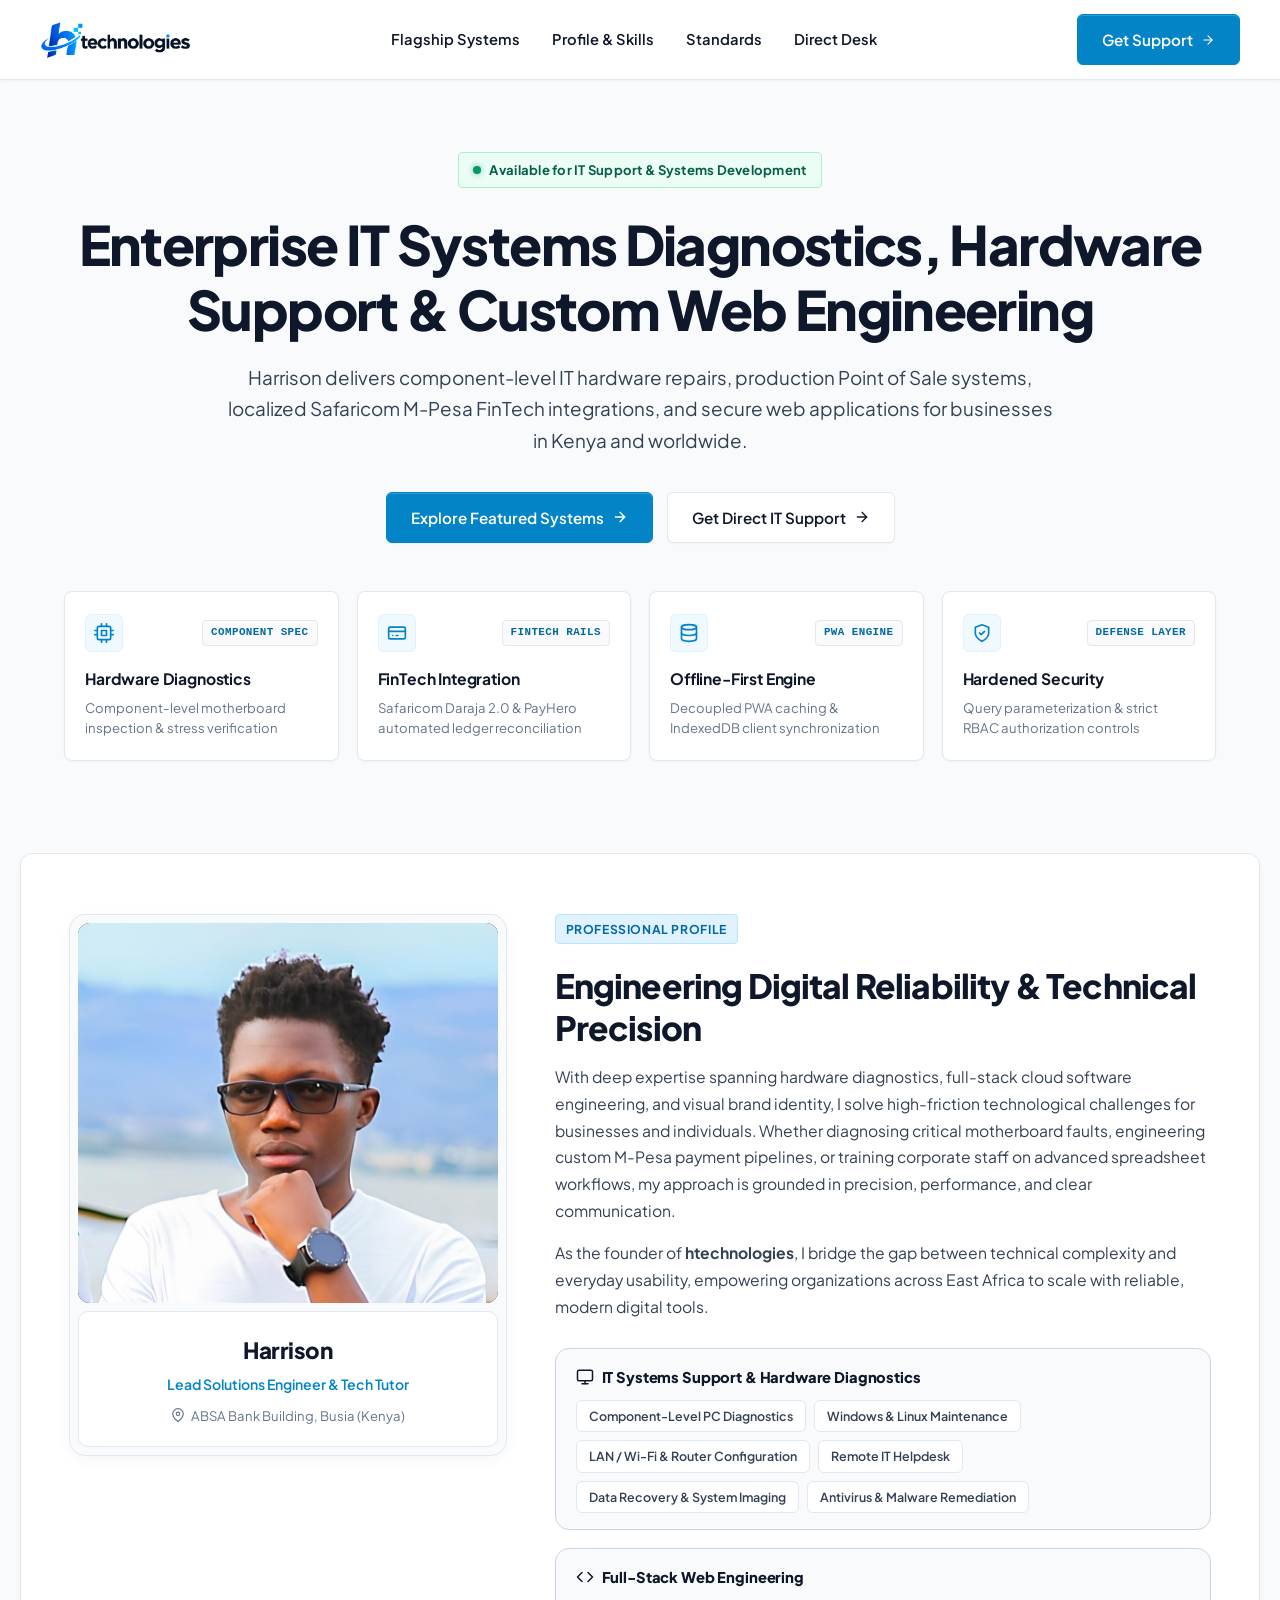
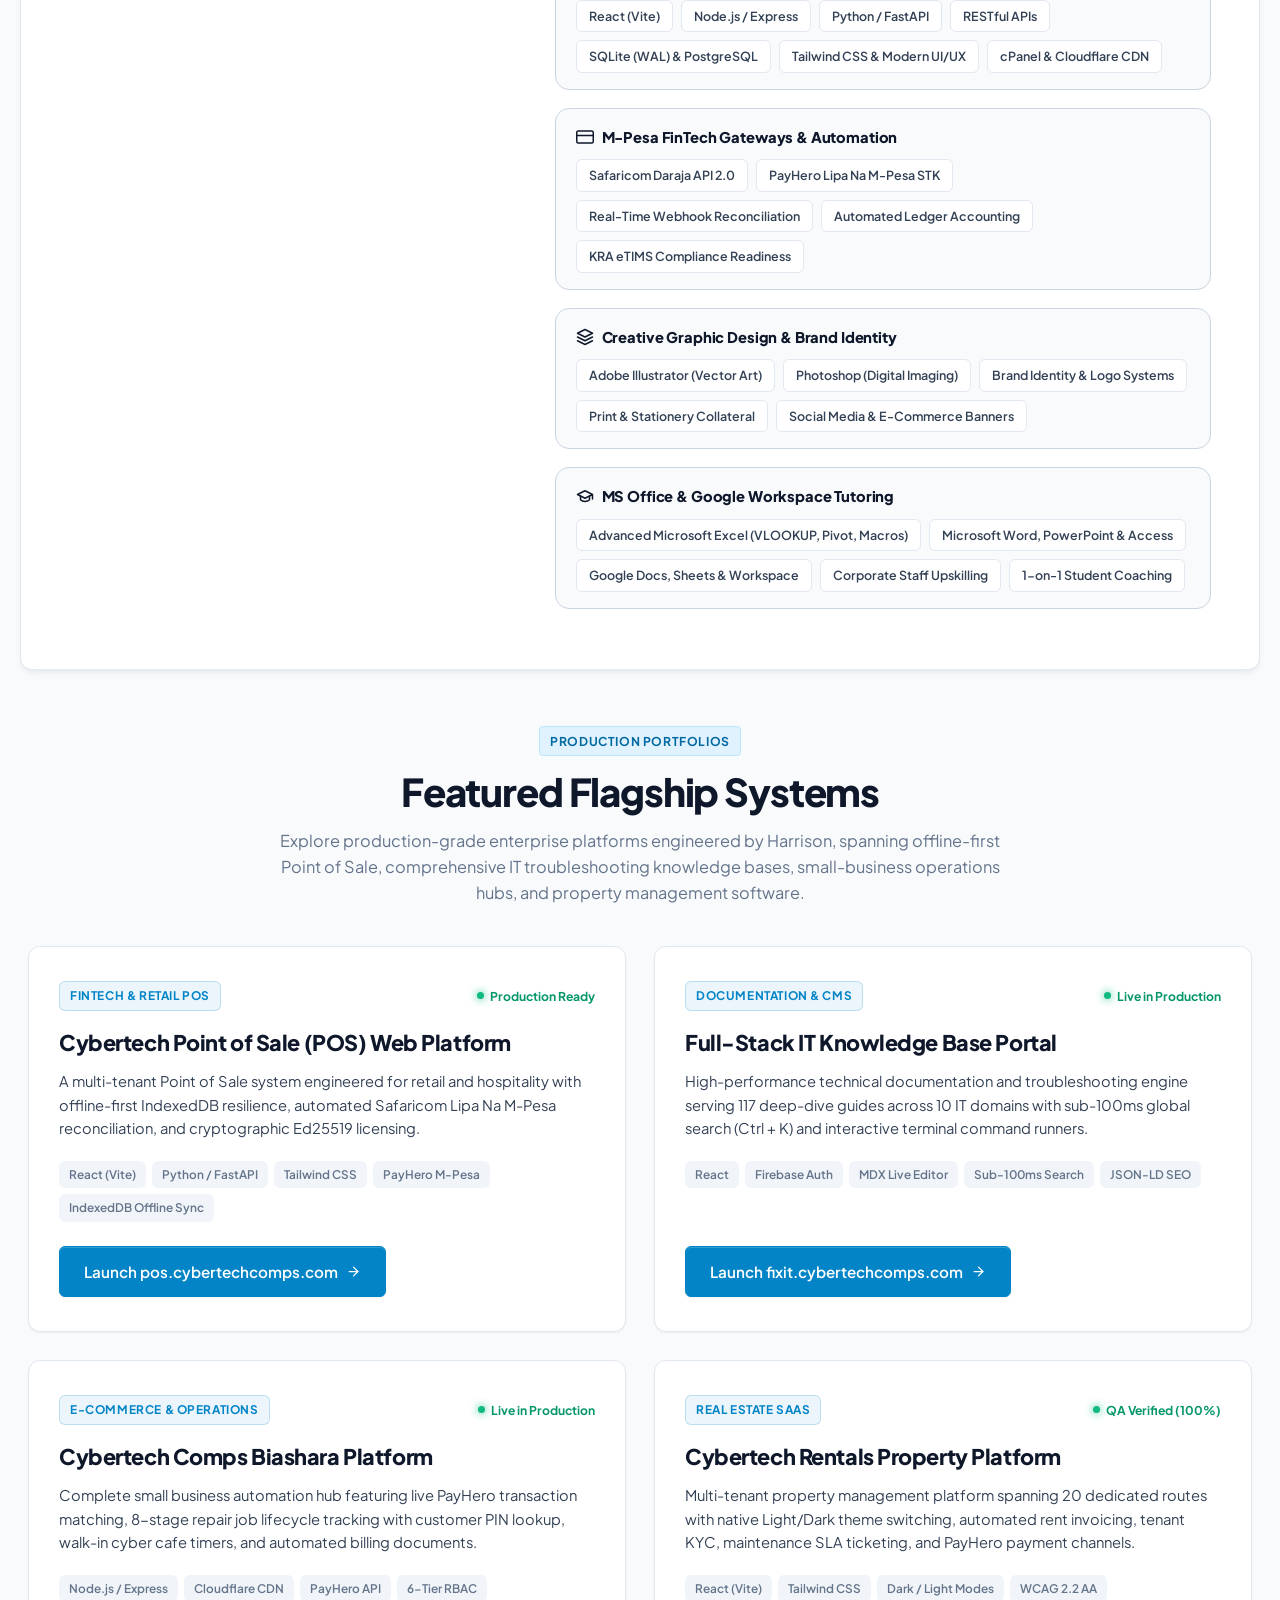
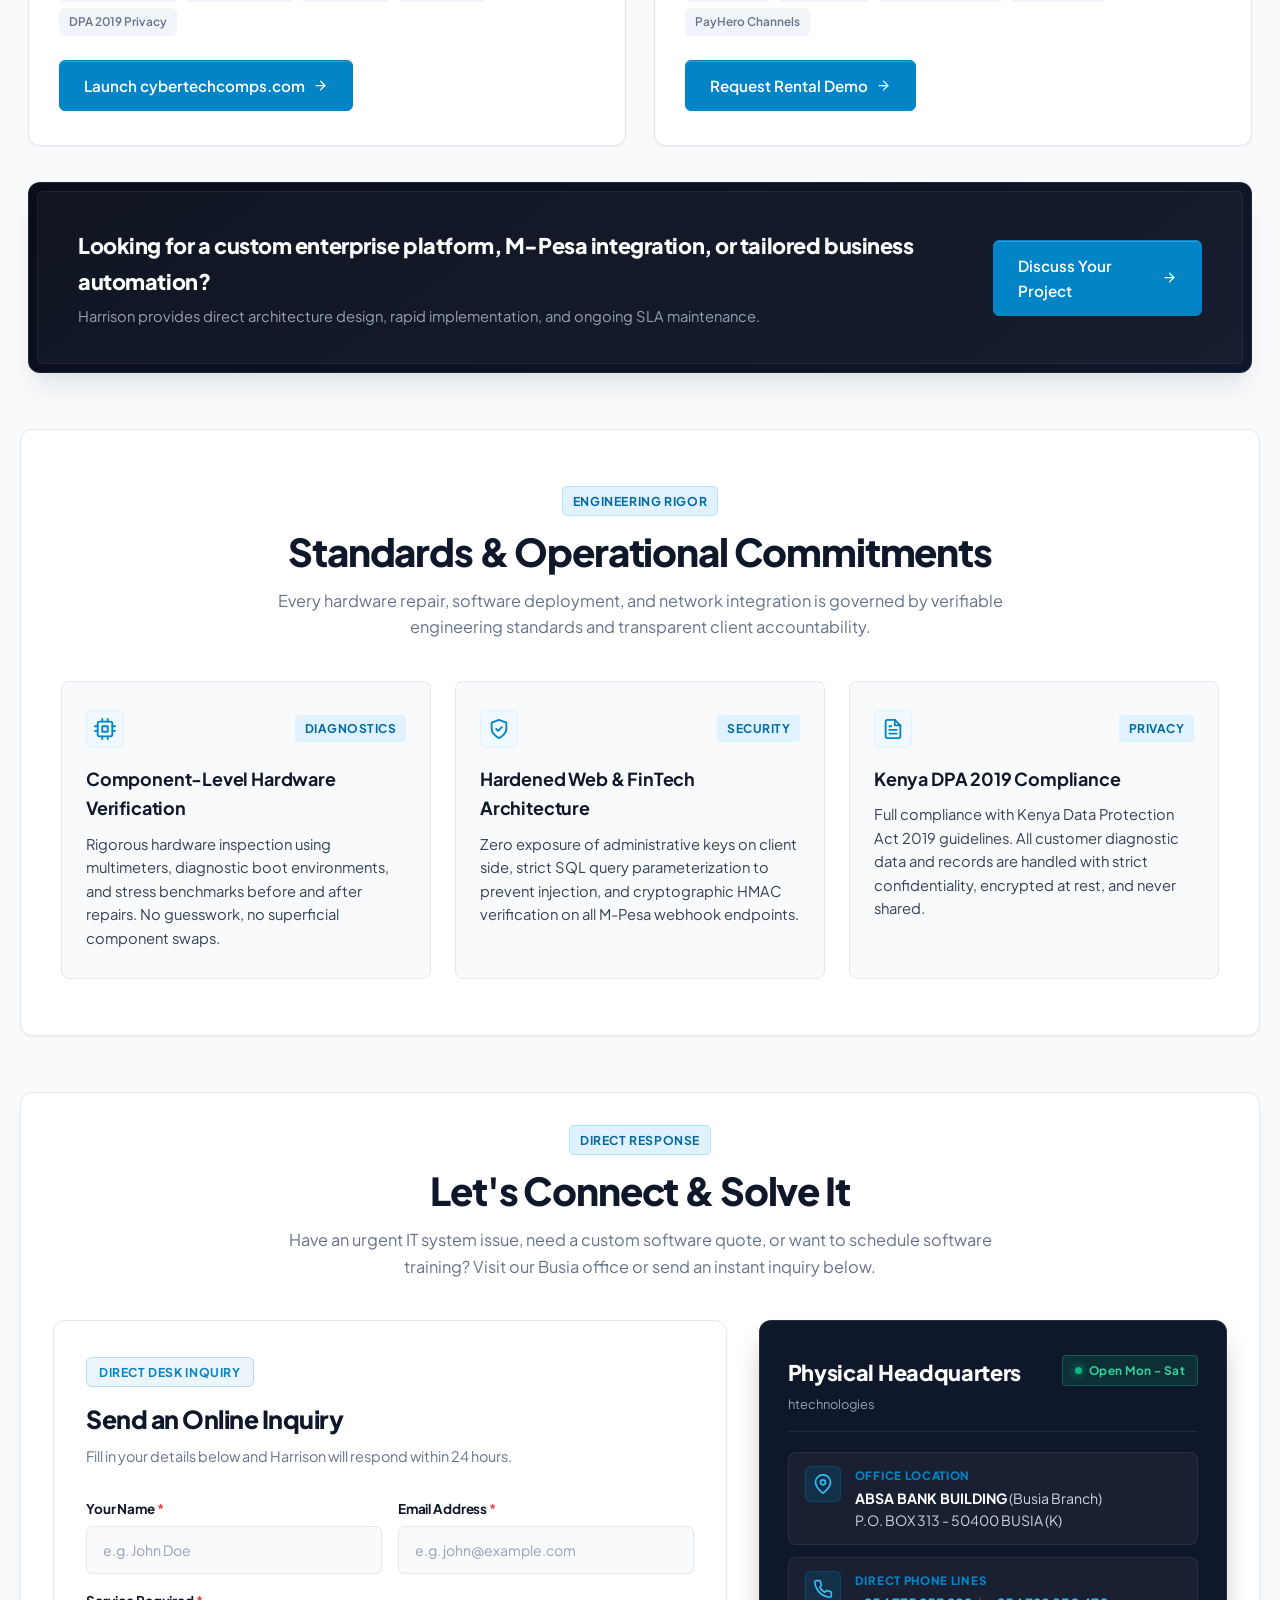
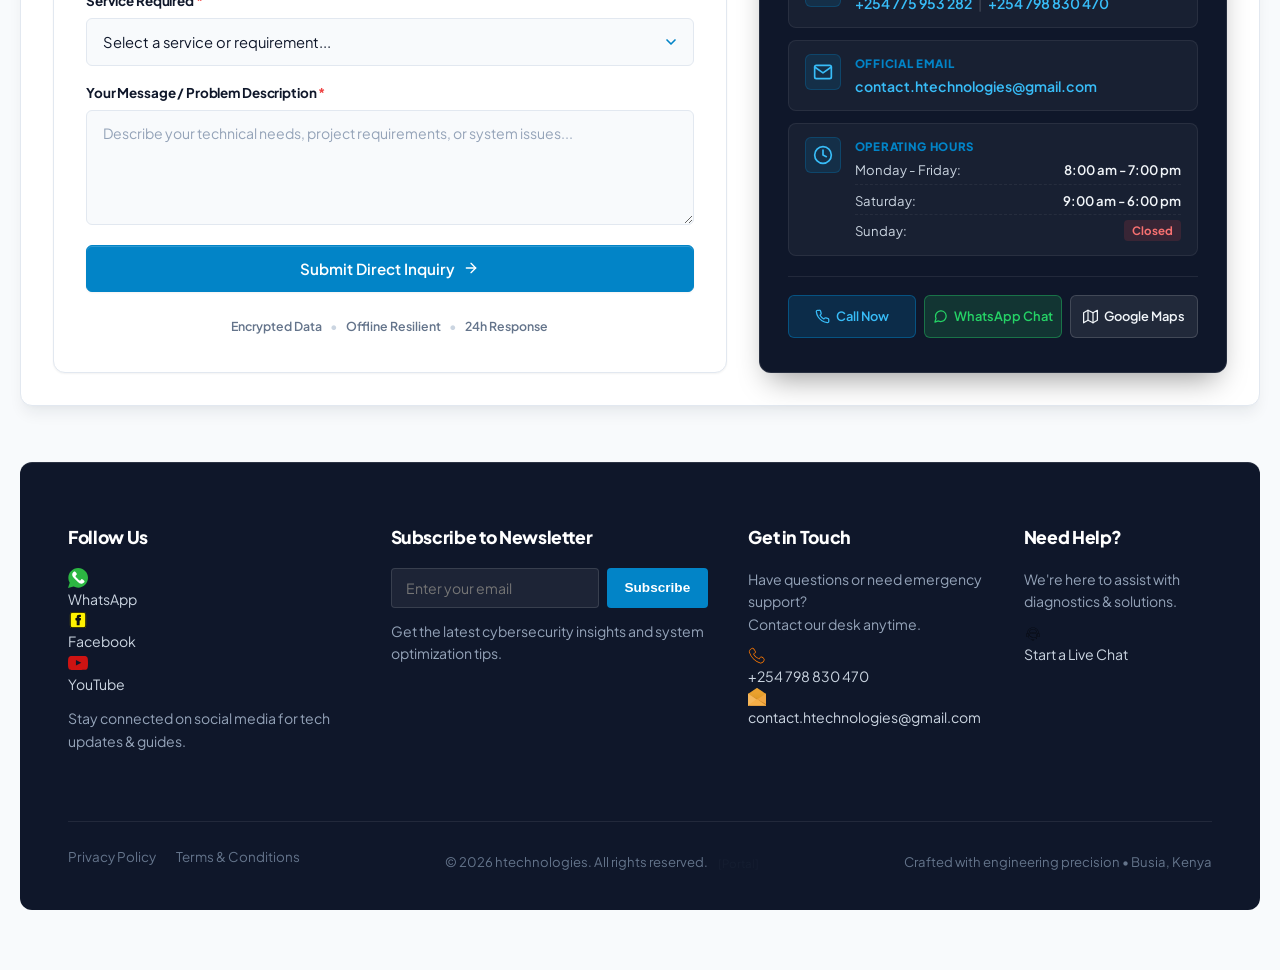
==== commit c2d49490: "feat: elevate UI and UX with agency-grade industrial precision" ====
--- a/index.html
+++ b/index.html
@@ -128,6 +128,23 @@
         <a href="index.html" class="logo" aria-label="htechnologies home">
             <img src="htechnologies-logo.png" alt="htechnologies logo" class="header-logo-img">
         </a>
+        <nav class="nav-links" id="main-nav" aria-label="Main Navigation">
+            <a href="#flagship-projects" class="nav-link">Flagship Systems</a>
+            <a href="#bio" class="nav-link">Profile &amp; Skills</a>
+            <a href="#standards" class="nav-link">Standards</a>
+            <a href="#contact" class="nav-link">Direct Desk</a>
+        </nav>
+        <div class="header-cta-wrapper">
+            <a href="#contact" class="btn btn-header-cta">
+                <span>Get Support</span>
+                <svg class="btn-cta-svg" width="14" height="14" viewBox="0 0 24 24" fill="none" stroke="currentColor" stroke-width="2" stroke-linecap="round" stroke-linejoin="round" aria-hidden="true"><line x1="5" y1="12" x2="19" y2="12"></line><polyline points="12 5 19 12 12 19"></polyline></svg>
+            </a>
+            <button id="mobile-menu-btn" class="mobile-menu-btn" aria-label="Toggle navigation" aria-expanded="false">
+                <span class="hamburger-bar"></span>
+                <span class="hamburger-bar"></span>
+                <span class="hamburger-bar"></span>
+            </button>
+        </div>
     </header>
 
     <main>
@@ -146,11 +163,83 @@
                 </p>
                 <div class="hero-cta-group">
                     <a href="#flagship-projects" class="btn btn-primary">
-                        Explore Featured Systems
+                        <span>Explore Featured Systems</span>
+                        <svg class="btn-arrow-svg" width="16" height="16" viewBox="0 0 24 24" fill="none" stroke="currentColor" stroke-width="2" stroke-linecap="round" stroke-linejoin="round" aria-hidden="true"><line x1="5" y1="12" x2="19" y2="12"></line><polyline points="12 5 19 12 12 19"></polyline></svg>
                     </a>
                     <a href="#contact" class="btn btn-secondary">
-                        Get Direct IT Support
+                        <span>Get Direct IT Support</span>
+                        <svg class="btn-arrow-svg" width="16" height="16" viewBox="0 0 24 24" fill="none" stroke="currentColor" stroke-width="2" stroke-linecap="round" stroke-linejoin="round" aria-hidden="true"><line x1="5" y1="12" x2="19" y2="12"></line><polyline points="12 5 19 12 12 19"></polyline></svg>
                     </a>
+                </div>
+
+                <!-- Technical Architecture & Capabilities Spec Strip (Concrete Specifications, Zero Fake Metrics) -->
+                <div class="hero-spec-strip" aria-label="Technical Architecture &amp; Capabilities Specifications">
+                    <div class="hero-spec-card">
+                        <div class="hero-spec-header">
+                            <span class="hero-spec-icon-box">
+                                <svg width="20" height="20" viewBox="0 0 24 24" fill="none" stroke="#0284c7" stroke-width="2" stroke-linecap="round" stroke-linejoin="round" aria-hidden="true">
+                                    <rect x="4" y="4" width="16" height="16" rx="2"></rect>
+                                    <rect x="9" y="9" width="6" height="6"></rect>
+                                    <line x1="9" y1="1" x2="9" y2="4"></line>
+                                    <line x1="15" y1="1" x2="15" y2="4"></line>
+                                    <line x1="9" y1="20" x2="9" y2="23"></line>
+                                    <line x1="15" y1="20" x2="15" y2="23"></line>
+                                    <line x1="20" y1="9" x2="23" y2="9"></line>
+                                    <line x1="20" y1="14" x2="23" y2="14"></line>
+                                    <line x1="1" y1="9" x2="4" y2="9"></line>
+                                    <line x1="1" y1="14" x2="4" y2="14"></line>
+                                </svg>
+                            </span>
+                            <span class="hero-spec-badge">Component Spec</span>
+                        </div>
+                        <h3 class="hero-spec-title">Hardware Diagnostics</h3>
+                        <p class="hero-spec-desc">Component-level motherboard inspection &amp; stress verification</p>
+                    </div>
+
+                    <div class="hero-spec-card">
+                        <div class="hero-spec-header">
+                            <span class="hero-spec-icon-box">
+                                <svg width="20" height="20" viewBox="0 0 24 24" fill="none" stroke="#0284c7" stroke-width="2" stroke-linecap="round" stroke-linejoin="round" aria-hidden="true">
+                                    <rect x="2" y="5" width="20" height="14" rx="2"></rect>
+                                    <line x1="2" y1="10" x2="22" y2="10"></line>
+                                    <path d="M7 15h.01"></path>
+                                    <path d="M11 15h2"></path>
+                                </svg>
+                            </span>
+                            <span class="hero-spec-badge">FinTech Rails</span>
+                        </div>
+                        <h3 class="hero-spec-title">FinTech Integration</h3>
+                        <p class="hero-spec-desc">Safaricom Daraja 2.0 &amp; PayHero automated ledger reconciliation</p>
+                    </div>
+
+                    <div class="hero-spec-card">
+                        <div class="hero-spec-header">
+                            <span class="hero-spec-icon-box">
+                                <svg width="20" height="20" viewBox="0 0 24 24" fill="none" stroke="#0284c7" stroke-width="2" stroke-linecap="round" stroke-linejoin="round" aria-hidden="true">
+                                    <ellipse cx="12" cy="5" rx="9" ry="3"></ellipse>
+                                    <path d="M21 12c0 1.66-4 3-9 3s-9-1.34-9-3"></path>
+                                    <path d="M3 5v14c0 1.66 4 3 9 3s9-1.34 9-3V5"></path>
+                                </svg>
+                            </span>
+                            <span class="hero-spec-badge">PWA Engine</span>
+                        </div>
+                        <h3 class="hero-spec-title">Offline-First Engine</h3>
+                        <p class="hero-spec-desc">Decoupled PWA caching &amp; IndexedDB client synchronization</p>
+                    </div>
+
+                    <div class="hero-spec-card">
+                        <div class="hero-spec-header">
+                            <span class="hero-spec-icon-box">
+                                <svg width="20" height="20" viewBox="0 0 24 24" fill="none" stroke="#0284c7" stroke-width="2" stroke-linecap="round" stroke-linejoin="round" aria-hidden="true">
+                                    <path d="M12 22s8-4 8-10V5l-8-3-8 3v7c0 6 8 10 8 10z"></path>
+                                    <polyline points="9 12 11 14 15 10"></polyline>
+                                </svg>
+                            </span>
+                            <span class="hero-spec-badge">Defense Layer</span>
+                        </div>
+                        <h3 class="hero-spec-title">Hardened Security</h3>
+                        <p class="hero-spec-desc">Query parameterization &amp; strict RBAC authorization controls</p>
+                    </div>
                 </div>
             </div>
         </section>
@@ -167,7 +256,8 @@
                         <h3 class="bio-meta-name">Harrison</h3>
                         <p class="bio-meta-role">Lead Solutions Engineer &amp; Tech Tutor</p>
                         <p class="bio-meta-location">
-                            ABSA Bank Building, Busia (Kenya)
+                            <svg width="14" height="14" viewBox="0 0 24 24" fill="none" stroke="currentColor" stroke-width="2" stroke-linecap="round" stroke-linejoin="round" aria-hidden="true"><path d="M21 10c0 7-9 13-9 13s-9-6-9-13a9 9 0 0 1 18 0z"></path><circle cx="12" cy="10" r="3"></circle></svg>
+                            <span>ABSA Bank Building, Busia (Kenya)</span>
                         </p>
                     </div>
                 </div>
@@ -192,7 +282,8 @@
                         <!-- Domain 1 -->
                         <div class="skill-group">
                             <h4 class="skill-group-title">
-                                IT Systems Support &amp; Hardware Diagnostics
+                                <svg class="skill-title-svg" width="18" height="18" viewBox="0 0 24 24" fill="none" stroke="currentColor" stroke-width="2" stroke-linecap="round" stroke-linejoin="round" aria-hidden="true"><rect x="2" y="3" width="20" height="14" rx="2"></rect><line x1="8" y1="21" x2="16" y2="21"></line><line x1="12" y1="17" x2="12" y2="21"></line></svg>
+                                <span>IT Systems Support &amp; Hardware Diagnostics</span>
                             </h4>
                             <div class="skill-badges">
                                 <span class="skill-pill">Component-Level PC Diagnostics</span>
@@ -207,7 +298,8 @@
                         <!-- Domain 2 -->
                         <div class="skill-group">
                             <h4 class="skill-group-title">
-                                Full-Stack Web Engineering
+                                <svg class="skill-title-svg" width="18" height="18" viewBox="0 0 24 24" fill="none" stroke="currentColor" stroke-width="2" stroke-linecap="round" stroke-linejoin="round" aria-hidden="true"><polyline points="16 18 22 12 16 6"></polyline><polyline points="8 6 2 12 8 18"></polyline></svg>
+                                <span>Full-Stack Web Engineering</span>
                             </h4>
                             <div class="skill-badges">
                                 <span class="skill-pill">React (Vite)</span>
@@ -223,7 +315,8 @@
                         <!-- Domain 3 -->
                         <div class="skill-group">
                             <h4 class="skill-group-title">
-                                M-Pesa FinTech Gateways &amp; Automation
+                                <svg class="skill-title-svg" width="18" height="18" viewBox="0 0 24 24" fill="none" stroke="currentColor" stroke-width="2" stroke-linecap="round" stroke-linejoin="round" aria-hidden="true"><rect x="1" y="4" width="22" height="16" rx="2"></rect><line x1="1" y1="10" x2="23" y2="10"></line></svg>
+                                <span>M-Pesa FinTech Gateways &amp; Automation</span>
                             </h4>
                             <div class="skill-badges">
                                 <span class="skill-pill">Safaricom Daraja API 2.0</span>
@@ -237,7 +330,8 @@
                         <!-- Domain 4 -->
                         <div class="skill-group">
                             <h4 class="skill-group-title">
-                                Creative Graphic Design &amp; Brand Identity
+                                <svg class="skill-title-svg" width="18" height="18" viewBox="0 0 24 24" fill="none" stroke="currentColor" stroke-width="2" stroke-linecap="round" stroke-linejoin="round" aria-hidden="true"><polygon points="12 2 2 7 12 12 22 7 12 2"></polygon><polyline points="2 17 12 22 22 17"></polyline><polyline points="2 12 12 17 22 12"></polyline></svg>
+                                <span>Creative Graphic Design &amp; Brand Identity</span>
                             </h4>
                             <div class="skill-badges">
                                 <span class="skill-pill">Adobe Illustrator (Vector Art)</span>
@@ -251,7 +345,8 @@
                         <!-- Domain 5 -->
                         <div class="skill-group">
                             <h4 class="skill-group-title">
-                                MS Office &amp; Google Workspace Tutoring
+                                <svg class="skill-title-svg" width="18" height="18" viewBox="0 0 24 24" fill="none" stroke="currentColor" stroke-width="2" stroke-linecap="round" stroke-linejoin="round" aria-hidden="true"><path d="M22 10v6M2 10l10-5 10 5-10 5z"></path><path d="M6 12v5c3 3 9 3 12 0v-5"></path></svg>
+                                <span>MS Office &amp; Google Workspace Tutoring</span>
                             </h4>
                             <div class="skill-badges">
                                 <span class="skill-pill">Advanced Microsoft Excel (VLOOKUP, Pivot, Macros)</span>
@@ -300,7 +395,8 @@
                     </div>
                     <div class="flagship-actions">
                         <a href="https://pos.cybertechcomps.com" target="_blank" rel="noopener" class="btn btn-primary">
-                            Launch pos.cybertechcomps.com
+                            <span>Launch pos.cybertechcomps.com</span>
+                            <svg class="btn-arrow-svg" width="15" height="15" viewBox="0 0 24 24" fill="none" stroke="currentColor" stroke-width="2" stroke-linecap="round" stroke-linejoin="round" aria-hidden="true"><line x1="5" y1="12" x2="19" y2="12"></line><polyline points="12 5 19 12 12 19"></polyline></svg>
                         </a>
                     </div>
                 </article>
@@ -328,7 +424,8 @@
                     </div>
                     <div class="flagship-actions">
                         <a href="https://fixit.cybertechcomps.com" target="_blank" rel="noopener" class="btn btn-primary">
-                            Launch fixit.cybertechcomps.com
+                            <span>Launch fixit.cybertechcomps.com</span>
+                            <svg class="btn-arrow-svg" width="15" height="15" viewBox="0 0 24 24" fill="none" stroke="currentColor" stroke-width="2" stroke-linecap="round" stroke-linejoin="round" aria-hidden="true"><line x1="5" y1="12" x2="19" y2="12"></line><polyline points="12 5 19 12 12 19"></polyline></svg>
                         </a>
                     </div>
                 </article>
@@ -356,7 +453,8 @@
                     </div>
                     <div class="flagship-actions">
                         <a href="https://cybertechcomps.com" target="_blank" rel="noopener" class="btn btn-primary">
-                            Launch cybertechcomps.com
+                            <span>Launch cybertechcomps.com</span>
+                            <svg class="btn-arrow-svg" width="15" height="15" viewBox="0 0 24 24" fill="none" stroke="currentColor" stroke-width="2" stroke-linecap="round" stroke-linejoin="round" aria-hidden="true"><line x1="5" y1="12" x2="19" y2="12"></line><polyline points="12 5 19 12 12 19"></polyline></svg>
                         </a>
                     </div>
                 </article>
@@ -384,7 +482,8 @@
                     </div>
                     <div class="flagship-actions">
                         <a href="#contact" class="btn btn-primary">
-                            Request Rental System Demo
+                            <span>Request Rental Demo</span>
+                            <svg class="btn-arrow-svg" width="15" height="15" viewBox="0 0 24 24" fill="none" stroke="currentColor" stroke-width="2" stroke-linecap="round" stroke-linejoin="round" aria-hidden="true"><line x1="5" y1="12" x2="19" y2="12"></line><polyline points="12 5 19 12 12 19"></polyline></svg>
                         </a>
                     </div>
                 </article>
@@ -398,7 +497,8 @@
                         <p>Harrison provides direct architecture design, rapid implementation, and ongoing SLA maintenance.</p>
                     </div>
                     <a href="#contact" class="btn btn-primary">
-                        Discuss Your Project
+                        <span>Discuss Your Project</span>
+                        <svg class="btn-arrow-svg" width="15" height="15" viewBox="0 0 24 24" fill="none" stroke="currentColor" stroke-width="2" stroke-linecap="round" stroke-linejoin="round" aria-hidden="true"><line x1="5" y1="12" x2="19" y2="12"></line><polyline points="12 5 19 12 12 19"></polyline></svg>
                     </a>
                 </div>
             </div>
@@ -416,7 +516,23 @@
 
             <div class="standards-grid">
                 <div class="standard-card">
-                    <span class="standard-badge">Diagnostics</span>
+                    <div class="standard-card-header">
+                        <div class="standard-icon-box">
+                            <svg width="22" height="22" viewBox="0 0 24 24" fill="none" stroke="#0284c7" stroke-width="2" stroke-linecap="round" stroke-linejoin="round" aria-hidden="true">
+                                <rect x="4" y="4" width="16" height="16" rx="2"></rect>
+                                <rect x="9" y="9" width="6" height="6"></rect>
+                                <line x1="9" y1="1" x2="9" y2="4"></line>
+                                <line x1="15" y1="1" x2="15" y2="4"></line>
+                                <line x1="9" y1="20" x2="9" y2="23"></line>
+                                <line x1="15" y1="20" x2="15" y2="23"></line>
+                                <line x1="20" y1="9" x2="23" y2="9"></line>
+                                <line x1="20" y1="14" x2="23" y2="14"></line>
+                                <line x1="1" y1="9" x2="4" y2="9"></line>
+                                <line x1="1" y1="14" x2="4" y2="14"></line>
+                            </svg>
+                        </div>
+                        <span class="standard-badge">Diagnostics</span>
+                    </div>
                     <h3 class="standard-title">Component-Level Hardware Verification</h3>
                     <p class="standard-desc">
                         Rigorous hardware inspection using multimeters, diagnostic boot environments, and stress benchmarks before and after repairs. No guesswork, no superficial component swaps.
@@ -424,7 +540,15 @@
                 </div>
 
                 <div class="standard-card">
-                    <span class="standard-badge">Security</span>
+                    <div class="standard-card-header">
+                        <div class="standard-icon-box">
+                            <svg width="22" height="22" viewBox="0 0 24 24" fill="none" stroke="#0284c7" stroke-width="2" stroke-linecap="round" stroke-linejoin="round" aria-hidden="true">
+                                <path d="M12 22s8-4 8-10V5l-8-3-8 3v7c0 6 8 10 8 10z"></path>
+                                <polyline points="9 12 11 14 15 10"></polyline>
+                            </svg>
+                        </div>
+                        <span class="standard-badge">Security</span>
+                    </div>
                     <h3 class="standard-title">Hardened Web &amp; FinTech Architecture</h3>
                     <p class="standard-desc">
                         Zero exposure of administrative keys on client side, strict SQL query parameterization to prevent injection, and cryptographic HMAC verification on all M-Pesa webhook endpoints.
@@ -432,7 +556,18 @@
                 </div>
 
                 <div class="standard-card">
-                    <span class="standard-badge">Privacy</span>
+                    <div class="standard-card-header">
+                        <div class="standard-icon-box">
+                            <svg width="22" height="22" viewBox="0 0 24 24" fill="none" stroke="#0284c7" stroke-width="2" stroke-linecap="round" stroke-linejoin="round" aria-hidden="true">
+                                <path d="M14 2H6a2 2 0 0 0-2 2v16a2 2 0 0 0 2 2h12a2 2 0 0 0 2-2V8z"></path>
+                                <polyline points="14 2 14 8 20 8"></polyline>
+                                <line x1="16" y1="13" x2="8" y2="13"></line>
+                                <line x1="16" y1="17" x2="8" y2="17"></line>
+                                <polyline points="10 9 9 9 8 9"></polyline>
+                            </svg>
+                        </div>
+                        <span class="standard-badge">Privacy</span>
+                    </div>
                     <h3 class="standard-title">Kenya DPA 2019 Compliance</h3>
                     <p class="standard-desc">
                         Full compliance with Kenya Data Protection Act 2019 guidelines. All customer diagnostic data and records are handled with strict confidentiality, encrypted at rest, and never shared.
@@ -495,7 +630,7 @@
 
                         <button type="submit" class="btn-submit-inquiry" id="btn-submit-inquiry">
                             <span>Submit Direct Inquiry</span>
-                            <span class="btn-arrow">&rarr;</span>
+                            <svg class="btn-arrow-svg" width="16" height="16" viewBox="0 0 24 24" fill="none" stroke="currentColor" stroke-width="2" stroke-linecap="round" stroke-linejoin="round" aria-hidden="true"><line x1="5" y1="12" x2="19" y2="12"></line><polyline points="12 5 19 12 12 19"></polyline></svg>
                         </button>
 
                         <div class="form-trust-strip">
@@ -525,6 +660,9 @@
                     <div class="office-cards-stack">
                         <!-- Office Location -->
                         <div class="office-card-item">
+                            <div class="card-item-icon">
+                                <svg width="20" height="20" viewBox="0 0 24 24" fill="none" stroke="#38bdf8" stroke-width="2" stroke-linecap="round" stroke-linejoin="round" aria-hidden="true"><path d="M21 10c0 7-9 13-9 13s-9-6-9-13a9 9 0 0 1 18 0z"></path><circle cx="12" cy="10" r="3"></circle></svg>
+                            </div>
                             <div class="card-item-body">
                                 <span class="card-item-label">Office Location</span>
                                 <div class="card-item-value">
@@ -536,6 +674,9 @@
 
                         <!-- Direct Lines -->
                         <div class="office-card-item">
+                            <div class="card-item-icon">
+                                <svg width="20" height="20" viewBox="0 0 24 24" fill="none" stroke="#38bdf8" stroke-width="2" stroke-linecap="round" stroke-linejoin="round" aria-hidden="true"><path d="M22 16.92v3a2 2 0 0 1-2.18 2 19.79 19.79 0 0 1-8.63-3.07 19.5 19.5 0 0 1-6-6 19.79 19.79 0 0 1-3.07-8.67A2 2 0 0 1 4.11 2h3a2 2 0 0 1 2 1.72 12.84 12.84 0 0 0 .7 2.81 2 2 0 0 1-.45 2.11L8.09 9.91a16 16 0 0 0 6 6l1.27-1.27a2 2 0 0 1 2.11-.45 12.84 12.84 0 0 0 2.81.7A2 2 0 0 1 22 16.92z"></path></svg>
+                            </div>
                             <div class="card-item-body">
                                 <span class="card-item-label">Direct Phone Lines</span>
                                 <div class="card-item-value phone-links">
@@ -548,6 +689,9 @@
 
                         <!-- Official Email -->
                         <div class="office-card-item">
+                            <div class="card-item-icon">
+                                <svg width="20" height="20" viewBox="0 0 24 24" fill="none" stroke="#38bdf8" stroke-width="2" stroke-linecap="round" stroke-linejoin="round" aria-hidden="true"><path d="M4 4h16c1.1 0 2 .9 2 2v12c0 1.1-.9 2-2 2H4c-1.1 0-2-.9-2-2V6c0-1.1.9-2 2-2z"></path><polyline points="22,6 12,13 2,6"></polyline></svg>
+                            </div>
                             <div class="card-item-body">
                                 <span class="card-item-label">Official Email</span>
                                 <div class="card-item-value">
@@ -558,6 +702,9 @@
 
                         <!-- Operating Hours -->
                         <div class="office-card-item">
+                            <div class="card-item-icon">
+                                <svg width="20" height="20" viewBox="0 0 24 24" fill="none" stroke="#38bdf8" stroke-width="2" stroke-linecap="round" stroke-linejoin="round" aria-hidden="true"><circle cx="12" cy="12" r="10"></circle><polyline points="12 6 12 12 16 14"></polyline></svg>
+                            </div>
                             <div class="card-item-body">
                                 <span class="card-item-label">Operating Hours</span>
                                 <div class="hours-schedule">
@@ -580,13 +727,16 @@
 
                     <div class="office-quick-actions">
                         <a href="tel:+254798830470" class="office-action-btn call-btn">
-                            Call Now
+                            <svg width="15" height="15" viewBox="0 0 24 24" fill="none" stroke="currentColor" stroke-width="2" stroke-linecap="round" stroke-linejoin="round" aria-hidden="true"><path d="M22 16.92v3a2 2 0 0 1-2.18 2 19.79 19.79 0 0 1-8.63-3.07 19.5 19.5 0 0 1-6-6 19.79 19.79 0 0 1-3.07-8.67A2 2 0 0 1 4.11 2h3a2 2 0 0 1 2 1.72 12.84 12.84 0 0 0 .7 2.81 2 2 0 0 1-.45 2.11L8.09 9.91a16 16 0 0 0 6 6l1.27-1.27a2 2 0 0 1 2.11-.45 12.84 12.84 0 0 0 2.81.7A2 2 0 0 1 22 16.92z"></path></svg>
+                            <span>Call Now</span>
                         </a>
                         <a href="https://wa.me/+254798830470" target="_blank" rel="noopener" class="office-action-btn wa-btn">
-                            WhatsApp Chat
+                            <svg width="15" height="15" viewBox="0 0 24 24" fill="none" stroke="currentColor" stroke-width="2" stroke-linecap="round" stroke-linejoin="round" aria-hidden="true"><path d="M21 11.5a8.38 8.38 0 0 1-.9 3.8 8.5 8.5 0 0 1-7.6 4.7 8.38 8.38 0 0 1-3.8-.9L3 21l1.9-5.7a8.38 8.38 0 0 1-.9-3.8 8.5 8.5 0 0 1 4.7-7.6 8.38 8.38 0 0 1 3.8-.9h.5a8.48 8.48 0 0 1 8 8v.5z"></path></svg>
+                            <span>WhatsApp Chat</span>
                         </a>
                         <a href="https://maps.google.com/?q=ABSA+Bank+Busia+Kenya" target="_blank" rel="noopener" class="office-action-btn map-btn">
-                            Google Maps
+                            <svg width="15" height="15" viewBox="0 0 24 24" fill="none" stroke="currentColor" stroke-width="2" stroke-linecap="round" stroke-linejoin="round" aria-hidden="true"><polygon points="1 6 1 22 8 18 16 22 23 18 23 2 16 6 8 2 1 6"></polygon><line x1="8" y1="2" x2="8" y2="18"></line><line x1="16" y1="6" x2="16" y2="22"></line></svg>
+                            <span>Google Maps</span>
                         </a>
                     </div>
                 </div>
--- a/style.css
+++ b/style.css
@@ -187,7 +187,7 @@
     background: #b45309;
 }
 
-/* --- 6. Top Navigation Bar (Full-Width, Left-Aligned Brand Header) --- */
+/* --- 6. Top Navigation Bar (Full-Width, Edge-to-Edge Sticky Header) --- */
 header {
     position: sticky;
     top: 0;
@@ -195,21 +195,22 @@
     width: 100%;
     margin: 0;
     z-index: 1000;
-    background: #ffffff;
+    background: rgba(255, 255, 255, 0.94);
+    backdrop-filter: blur(16px);
+    -webkit-backdrop-filter: blur(16px);
     border-bottom: 1px solid var(--border-color);
     border-radius: 0;
-    padding: 12px 32px;
+    padding: 14px 40px;
     box-sizing: border-box;
     display: flex;
-    justify-content: flex-start;
-    align-items: center;
-    box-shadow: var(--shadow-sm);
+    justify-content: space-between;
+    align-items: center;
+    box-shadow: 0 1px 3px rgba(15, 23, 42, 0.04);
     transition: var(--physics-transition);
 }
 
 header:hover {
     border-color: var(--border-color);
-    box-shadow: var(--shadow-sm);
 }
 
 header .logo {
@@ -227,6 +228,93 @@
     max-width: 210px;
     object-fit: contain;
     display: block;
+}
+
+.nav-links {
+    display: flex;
+    align-items: center;
+    gap: 28px;
+}
+
+.nav-link {
+    color: var(--text-color-dark);
+    font-size: 0.92rem;
+    font-weight: 600;
+    text-decoration: none;
+    padding: 6px 2px;
+    position: relative;
+    transition: color 0.15s ease;
+}
+
+.nav-link:hover,
+.nav-link.active {
+    color: var(--primary-color);
+}
+
+.header-cta-wrapper {
+    display: flex;
+    align-items: center;
+    gap: 12px;
+}
+
+.btn-header-cta {
+    display: inline-flex;
+    align-items: center;
+    gap: 6px;
+    background: var(--primary-color);
+    color: #ffffff;
+    font-size: 0.88rem;
+    font-weight: 600;
+    padding: 9px 18px;
+    border-radius: var(--border-radius-btn);
+    border: 1px solid var(--primary-color);
+    text-decoration: none;
+    box-shadow: 0 1px 2px rgba(0, 0, 0, 0.05), inset 0 1px 0 rgba(255, 255, 255, 0.18);
+    transition: background 0.15s ease, border-color 0.15s ease, box-shadow 0.15s ease, transform 0.15s ease;
+}
+
+.btn-header-cta:hover {
+    background: var(--primary-hover);
+    border-color: var(--primary-hover);
+    color: #ffffff;
+    box-shadow: 0 4px 12px rgba(2, 132, 199, 0.28);
+    transform: translateY(-1px);
+}
+
+.btn-header-cta .btn-cta-svg {
+    transition: transform 0.15s ease;
+}
+
+.btn-header-cta:hover .btn-cta-svg {
+    transform: translateX(2px);
+}
+
+/* Mobile Hamburger Button */
+.mobile-menu-btn {
+    display: none;
+    background: #f8fafc;
+    border: 1px solid var(--border-color);
+    border-radius: 6px;
+    cursor: pointer;
+    padding: 8px 10px;
+    flex-direction: column;
+    gap: 4px;
+    align-items: center;
+    justify-content: center;
+    transition: background 0.15s ease, border-color 0.15s ease;
+}
+
+.mobile-menu-btn:hover {
+    background: #f1f5f9;
+    border-color: #cbd5e1;
+}
+
+.hamburger-bar {
+    width: 20px;
+    height: 2px;
+    background-color: var(--text-color-dark);
+    border-radius: 2px;
+    transition: var(--physics-transition);
 }
 
 /* Stealth Portal Links in Footer ("Hidden where no one can see") */
@@ -260,29 +348,10 @@
     cursor: pointer;
 }
 
-/* Mobile Hamburger Button */
-.mobile-menu-btn {
-    display: none;
-    background: transparent;
-    border: none;
-    cursor: pointer;
-    padding: 8px;
-    flex-direction: column;
-    gap: 5px;
-}
-
-.hamburger-bar {
-    width: 22px;
-    height: 2px;
-    background-color: var(--text-color-dark);
-    border-radius: 2px;
-    transition: var(--physics-transition);
-}
-
 /* --- 7. Hero Section with Engineering CTAs --- */
 .hero-section {
-    padding: 64px 20px 48px;
-    max-width: 1100px;
+    padding: 72px 24px 48px;
+    max-width: 1200px;
     margin: 0 auto;
     text-align: center;
 }
@@ -299,7 +368,7 @@
     font-size: 0.82rem;
     font-weight: 700;
     letter-spacing: 0.02em;
-    margin-bottom: 22px;
+    margin-bottom: 24px;
 }
 
 .status-indicator-dot {
@@ -307,6 +376,7 @@
     height: 8px;
     background: #059669;
     border-radius: 50%;
+    box-shadow: 0 0 6px rgba(5, 150, 105, 0.6);
 }
 
 .hero-title {
@@ -346,13 +416,13 @@
     align-items: center;
     justify-content: center;
     gap: 8px;
-    padding: 12px 22px;
+    padding: 12px 24px;
     border-radius: var(--border-radius-btn);
     font-weight: 600;
     font-size: 0.95rem;
     cursor: pointer;
     text-decoration: none;
-    transition: var(--physics-transition);
+    transition: all 0.15s cubic-bezier(0.16, 1, 0.3, 1);
 }
 
 .btn-primary,
@@ -360,14 +430,16 @@
     background: var(--primary-color);
     color: #ffffff;
     border: 1px solid var(--primary-color);
-    box-shadow: var(--shadow-sm);
+    box-shadow: 0 1px 2px rgba(0, 0, 0, 0.05), inset 0 1px 0 rgba(255, 255, 255, 0.18);
 }
 
 .btn-primary:hover,
 .btn-primary.btn-nested-pill:hover {
     background: var(--primary-hover);
     border-color: var(--primary-hover);
-    box-shadow: var(--shadow-md);
+    box-shadow: 0 6px 16px -2px rgba(2, 132, 199, 0.35);
+    transform: translateY(-1px);
+    color: #ffffff;
 }
 
 .btn-secondary,
@@ -375,7 +447,7 @@
     background: #ffffff;
     color: var(--text-color-dark);
     border: 1px solid var(--border-color);
-    box-shadow: var(--shadow-sm);
+    box-shadow: 0 1px 2px rgba(0, 0, 0, 0.04);
 }
 
 .btn-secondary:hover,
@@ -383,11 +455,97 @@
     border-color: #cbd5e1;
     color: var(--primary-color);
     background: #f8fafc;
-    box-shadow: var(--shadow-md);
+    box-shadow: 0 4px 12px -2px rgba(15, 23, 42, 0.08);
+    transform: translateY(-1px);
+}
+
+.btn-arrow-svg {
+    transition: transform 0.15s ease;
+    flex-shrink: 0;
+}
+
+.btn:hover .btn-arrow-svg,
+.btn-primary:hover .btn-arrow-svg,
+.btn-secondary:hover .btn-arrow-svg {
+    transform: translateX(3px);
 }
 
 .btn-icon-circle {
     display: none;
+}
+
+/* --- Technical Architecture & Capabilities Spec Strip (.hero-spec-strip) --- */
+.hero-spec-strip {
+    display: grid;
+    grid-template-columns: repeat(4, 1fr);
+    gap: 18px;
+    margin-top: 48px;
+    text-align: left;
+}
+
+.hero-spec-card {
+    background: #ffffff;
+    border: 1px solid var(--border-color);
+    border-radius: var(--border-radius);
+    padding: 22px 20px;
+    box-shadow: 0 1px 3px rgba(15, 23, 42, 0.04), inset 0 1px 0 rgba(255, 255, 255, 0.9);
+    transition: all 0.2s cubic-bezier(0.16, 1, 0.3, 1);
+    display: flex;
+    flex-direction: column;
+    justify-content: space-between;
+}
+
+.hero-spec-card:hover {
+    border-color: #cbd5e1;
+    transform: translateY(-2px);
+    box-shadow: 0 10px 20px -4px rgba(15, 23, 42, 0.08), inset 0 1px 0 rgba(255, 255, 255, 1);
+}
+
+.hero-spec-header {
+    display: flex;
+    align-items: center;
+    justify-content: space-between;
+    margin-bottom: 14px;
+}
+
+.hero-spec-icon-box {
+    width: 38px;
+    height: 38px;
+    border-radius: 6px;
+    background: #f0f9ff;
+    border: 1px solid #e0f2fe;
+    display: flex;
+    align-items: center;
+    justify-content: center;
+    flex-shrink: 0;
+}
+
+.hero-spec-badge {
+    font-family: var(--font-mono);
+    font-size: 0.68rem;
+    font-weight: 600;
+    text-transform: uppercase;
+    letter-spacing: 0.04em;
+    color: #0369a1;
+    background: #f8fafc;
+    border: 1px solid var(--border-color);
+    padding: 3px 8px;
+    border-radius: var(--border-radius-badge);
+}
+
+.hero-spec-title {
+    font-size: 0.98rem;
+    font-weight: 700;
+    color: var(--text-color-dark);
+    margin: 0 0 6px;
+    letter-spacing: -0.01em;
+}
+
+.hero-spec-desc {
+    font-size: 0.82rem;
+    color: var(--text-color-muted);
+    line-height: 1.55;
+    margin: 0;
 }
 
 /* --- 8. Bio & Categorized Skills Matrix (#bio) --- */
@@ -412,27 +570,26 @@
 .bio-profile-card {
     background: #f8fafc;
     border: 1px solid var(--border-color);
-    border-radius: 24px;
+    border-radius: 16px;
     padding: 8px;
-    box-shadow: var(--shadow-sm);
+    box-shadow: 0 4px 16px -2px rgba(15, 23, 42, 0.05);
     position: sticky;
     top: 96px;
     z-index: 10;
-    will-change: transform;
-    transform-style: preserve-3d;
-    transition: transform 0.3s cubic-bezier(0.16, 1, 0.3, 1), box-shadow 0.3s cubic-bezier(0.16, 1, 0.3, 1), border-color 0.3s ease;
+    transition: border-color 0.2s ease, box-shadow 0.2s ease;
 }
 
 .bio-profile-card:hover {
-    border-color: rgba(2, 132, 199, 0.35);
-    box-shadow: 0 20px 35px -10px rgba(2, 132, 199, 0.12), 0 10px 15px -5px rgba(0, 0, 0, 0.04);
+    border-color: #cbd5e1;
+    box-shadow: 0 12px 28px -6px rgba(15, 23, 42, 0.09);
 }
 
 .bio-image-frame {
-    border-radius: 18px;
+    border-radius: 12px;
     overflow: hidden;
     position: relative;
     background: #0f172a;
+    box-shadow: inset 0 0 0 1px rgba(0, 0, 0, 0.08);
 }
 
 .bio-image-frame img {
@@ -440,19 +597,19 @@
     height: 380px;
     object-fit: cover;
     object-position: center top;
-    transition: transform 0.5s cubic-bezier(0.16, 1, 0.3, 1);
+    transition: transform 0.4s ease;
     display: block;
 }
 
 .bio-profile-card:hover .bio-image-frame img {
-    transform: scale(1.035);
+    transform: scale(1.02);
 }
 
 .bio-card-meta {
     padding: 20px 16px;
     text-align: center;
     background: #ffffff;
-    border-radius: 16px;
+    border-radius: 10px;
     margin-top: 8px;
     border: 1px solid var(--border-color);
 }
@@ -479,7 +636,7 @@
     display: flex;
     align-items: center;
     justify-content: center;
-    gap: 4px;
+    gap: 6px;
 }
 
 /* Bio Content & Skills Matrix */
@@ -771,15 +928,8 @@
     box-shadow: 0 12px 25px -3px rgba(2, 132, 199, 0.55);
 }
 
-/* --- 10. Client Testimonials Section --- */
-.testimonials {
-    background: #ffffff;
-    border: 1px solid var(--border-color);
-    border-radius: var(--border-radius-lg);
-    padding: 60px 48px;
 /* --- 10. Engineering Standards & Service Commitments Section --- */
-.standards-section,
-.testimonials {
+.standards-section {
     background: #ffffff;
     border: 1px solid var(--border-color);
     border-radius: var(--border-radius-lg);
@@ -789,29 +939,46 @@
     box-shadow: var(--shadow-sm);
 }
 
-.standards-grid,
-.testimonials-grid {
+.standards-grid {
     display: grid;
     grid-template-columns: repeat(3, 1fr);
     gap: 24px;
 }
 
-.standard-card,
-.testimonial {
+.standard-card {
     background: #f8fafc;
     border: 1px solid var(--border-color);
     border-radius: var(--border-radius);
     padding: 28px 24px;
     display: flex;
     flex-direction: column;
-    transition: var(--physics-transition);
-}
-
-.standard-card:hover,
-.testimonial:hover {
+    transition: all 0.2s cubic-bezier(0.16, 1, 0.3, 1);
+}
+
+.standard-card:hover {
     background: #ffffff;
     border-color: #cbd5e1;
-    box-shadow: var(--shadow-md);
+    box-shadow: 0 8px 20px -4px rgba(15, 23, 42, 0.08);
+    transform: translateY(-2px);
+}
+
+.standard-card-header {
+    display: flex;
+    align-items: center;
+    justify-content: space-between;
+    margin-bottom: 16px;
+}
+
+.standard-icon-box {
+    width: 38px;
+    height: 38px;
+    border-radius: 6px;
+    background: #f0f9ff;
+    border: 1px solid #e0f2fe;
+    display: flex;
+    align-items: center;
+    justify-content: center;
+    flex-shrink: 0;
 }
 
 .standard-badge {
@@ -826,8 +993,6 @@
     font-weight: 700;
     text-transform: uppercase;
     letter-spacing: 0.04em;
-    margin-bottom: 16px;
-    align-self: flex-start;
 }
 
 .standard-title {
@@ -835,6 +1000,7 @@
     font-weight: 700;
     color: var(--text-color-dark);
     margin: 0 0 10px;
+    letter-spacing: -0.01em;
 }
 
 .standard-desc {
@@ -951,7 +1117,7 @@
     padding: 12px 16px;
     background: #f8fafc;
     border: 1.5px solid #e2e8f0;
-    border-radius: 12px;
+    border-radius: 6px;
     font-size: 0.92rem;
     font-family: var(--font-family);
     color: #0f172a;
@@ -974,7 +1140,7 @@
     outline: none;
     border-color: var(--primary-color);
     background: #ffffff;
-    box-shadow: 0 0 0 4px rgba(2, 132, 199, 0.12);
+    box-shadow: 0 0 0 3px rgba(2, 132, 199, 0.12);
 }
 
 .form-field input::placeholder,
@@ -1010,39 +1176,38 @@
     display: inline-flex;
     align-items: center;
     justify-content: center;
-    gap: 10px;
-    padding: 14px 24px;
-    background: linear-gradient(135deg, #0284c7 0%, #0369a1 100%);
+    gap: 8px;
+    padding: 13px 24px;
+    background: var(--primary-color);
     color: #ffffff;
-    border: none;
-    border-radius: 12px;
-    font-size: 0.98rem;
-    font-weight: 700;
+    border: 1px solid var(--primary-color);
+    border-radius: var(--border-radius-btn);
+    font-size: 0.95rem;
+    font-weight: 600;
     font-family: inherit;
     cursor: pointer;
-    box-shadow: 0 10px 22px -4px rgba(2, 132, 199, 0.42);
-    transition: transform 0.2s ease, box-shadow 0.2s ease, filter 0.2s ease;
+    box-shadow: 0 1px 2px rgba(0, 0, 0, 0.05), inset 0 1px 0 rgba(255, 255, 255, 0.18);
+    transition: all 0.15s ease;
     margin-top: 4px;
 }
 
 .btn-submit-inquiry:hover {
-    transform: translateY(-2px);
-    box-shadow: 0 14px 28px -4px rgba(2, 132, 199, 0.52);
-    filter: brightness(1.05);
+    background: var(--primary-hover);
+    border-color: var(--primary-hover);
+    transform: translateY(-1px);
+    box-shadow: 0 6px 16px -2px rgba(2, 132, 199, 0.35);
 }
 
 .btn-submit-inquiry:active {
     transform: translateY(0);
 }
 
-.btn-submit-inquiry .btn-arrow {
-    font-size: 1.15rem;
-    line-height: 1;
-    transition: transform 0.2s ease;
-}
-
-.btn-submit-inquiry:hover .btn-arrow {
-    transform: translateX(4px);
+.btn-submit-inquiry .btn-arrow-svg {
+    transition: transform 0.15s ease;
+}
+
+.btn-submit-inquiry:hover .btn-arrow-svg {
+    transform: translateX(3px);
 }
 
 .form-trust-strip {
@@ -1063,7 +1228,7 @@
 
 .form-status-alert {
     animation: fadeInAlert 0.35s ease-out forwards;
-    border-radius: 12px;
+    border-radius: 8px;
     box-shadow: var(--shadow-sm);
 }
 
@@ -1080,8 +1245,8 @@
 
 /* Right Card: Physical Headquarters */
 .office-info-strip {
-    background: linear-gradient(145deg, #090e1a 0%, #0f172a 100%);
-    border: 1px solid rgba(255, 255, 255, 0.08);
+    background: #0f172a;
+    border: 1px solid rgba(255, 255, 255, 0.1);
     border-radius: var(--border-radius-lg);
     padding: 34px 28px;
     color: #e2e8f0;
@@ -1133,7 +1298,7 @@
     color: #34d399;
     border: 1px solid rgba(16, 185, 129, 0.35);
     padding: 5px 12px;
-    border-radius: var(--border-radius-pill);
+    border-radius: var(--border-radius-badge);
     font-size: 0.74rem;
     font-weight: 700;
     letter-spacing: 0.03em;
@@ -1159,7 +1324,7 @@
 .office-card-item {
     background: rgba(255, 255, 255, 0.04);
     border: 1px solid rgba(255, 255, 255, 0.07);
-    border-radius: 14px;
+    border-radius: 8px;
     padding: 13px 16px;
     display: flex;
     align-items: flex-start;
@@ -1169,16 +1334,19 @@
 
 .office-card-item:hover {
     background: rgba(255, 255, 255, 0.07);
-    border-color: rgba(0, 229, 255, 0.3);
+    border-color: rgba(2, 132, 199, 0.4);
     transform: translateX(2px);
 }
 
 .card-item-icon {
-    font-size: 1.15rem;
-    line-height: 1;
-    padding: 8px;
-    background: rgba(255, 255, 255, 0.05);
-    border-radius: 10px;
+    width: 36px;
+    height: 36px;
+    border-radius: 6px;
+    background: rgba(2, 132, 199, 0.15);
+    border: 1px solid rgba(2, 132, 199, 0.28);
+    display: flex;
+    align-items: center;
+    justify-content: center;
     flex-shrink: 0;
 }
 
@@ -1261,7 +1429,7 @@
     color: #f87171;
     background: rgba(239, 68, 68, 0.15);
     padding: 1px 8px;
-    border-radius: var(--border-radius-pill);
+    border-radius: var(--border-radius-badge);
     font-size: 0.72rem;
     font-weight: 700;
 }
@@ -1281,9 +1449,9 @@
     justify-content: center;
     gap: 6px;
     font-size: 0.8rem;
-    font-weight: 700;
+    font-weight: 600;
     padding: 10px 8px;
-    border-radius: var(--border-radius-pill);
+    border-radius: var(--border-radius-btn);
     text-decoration: none;
     transition: var(--physics-transition);
     white-space: nowrap;
@@ -1442,12 +1610,12 @@
         gap: 24px;
     }
 
-    .hero-stats-bar {
+    .hero-spec-strip {
         grid-template-columns: repeat(2, 1fr);
         gap: 14px;
     }
 
-    .testimonials-grid {
+    .standards-grid {
         grid-template-columns: 1fr;
         gap: 20px;
     }
@@ -1472,15 +1640,15 @@
 
 @media screen and (max-width: 768px) {
     body {
-        padding: 0 10px 24px;
+        padding: 0 0 24px;
     }
 
     header {
-        padding: 8px 16px;
-        margin: 10px auto 20px;
+        padding: 12px 20px;
+        margin: 0;
         width: 100%;
         max-width: 100%;
-        justify-content: flex-start;
+        justify-content: space-between;
     }
 
     header .logo img,
@@ -1488,12 +1656,37 @@
         height: 32px;
     }
 
+    .nav-links {
+        display: none;
+        position: absolute;
+        top: 100%;
+        left: 0;
+        right: 0;
+        background: rgba(255, 255, 255, 0.98);
+        backdrop-filter: blur(16px);
+        -webkit-backdrop-filter: blur(16px);
+        border-bottom: 1px solid var(--border-color);
+        padding: 18px 24px;
+        flex-direction: column;
+        align-items: flex-start;
+        gap: 16px;
+        box-shadow: var(--shadow-lg);
+    }
+
+    header.nav-open .nav-links {
+        display: flex;
+    }
+
+    .header-cta-wrapper .btn-header-cta {
+        display: none;
+    }
+
     .mobile-menu-btn {
-        display: none !important;
+        display: flex;
     }
 
     .hero-section {
-        padding: 40px 12px 32px;
+        padding: 48px 16px 36px;
     }
 
     .hero-title {
@@ -1510,17 +1703,17 @@
         gap: 12px;
     }
 
+    .btn,
     .btn-nested-pill {
         width: 100%;
-        justify-content: space-between;
-    }
-
-    .hero-stats-bar {
+    }
+
+    .hero-spec-strip {
         grid-template-columns: 1fr;
         gap: 12px;
     }
 
-    .bio-section, .testimonials, .quick-contact-section {
+    .bio-section, .standards-section, .quick-contact-section {
         padding: 32px 18px;
         border-radius: var(--border-radius);
     }
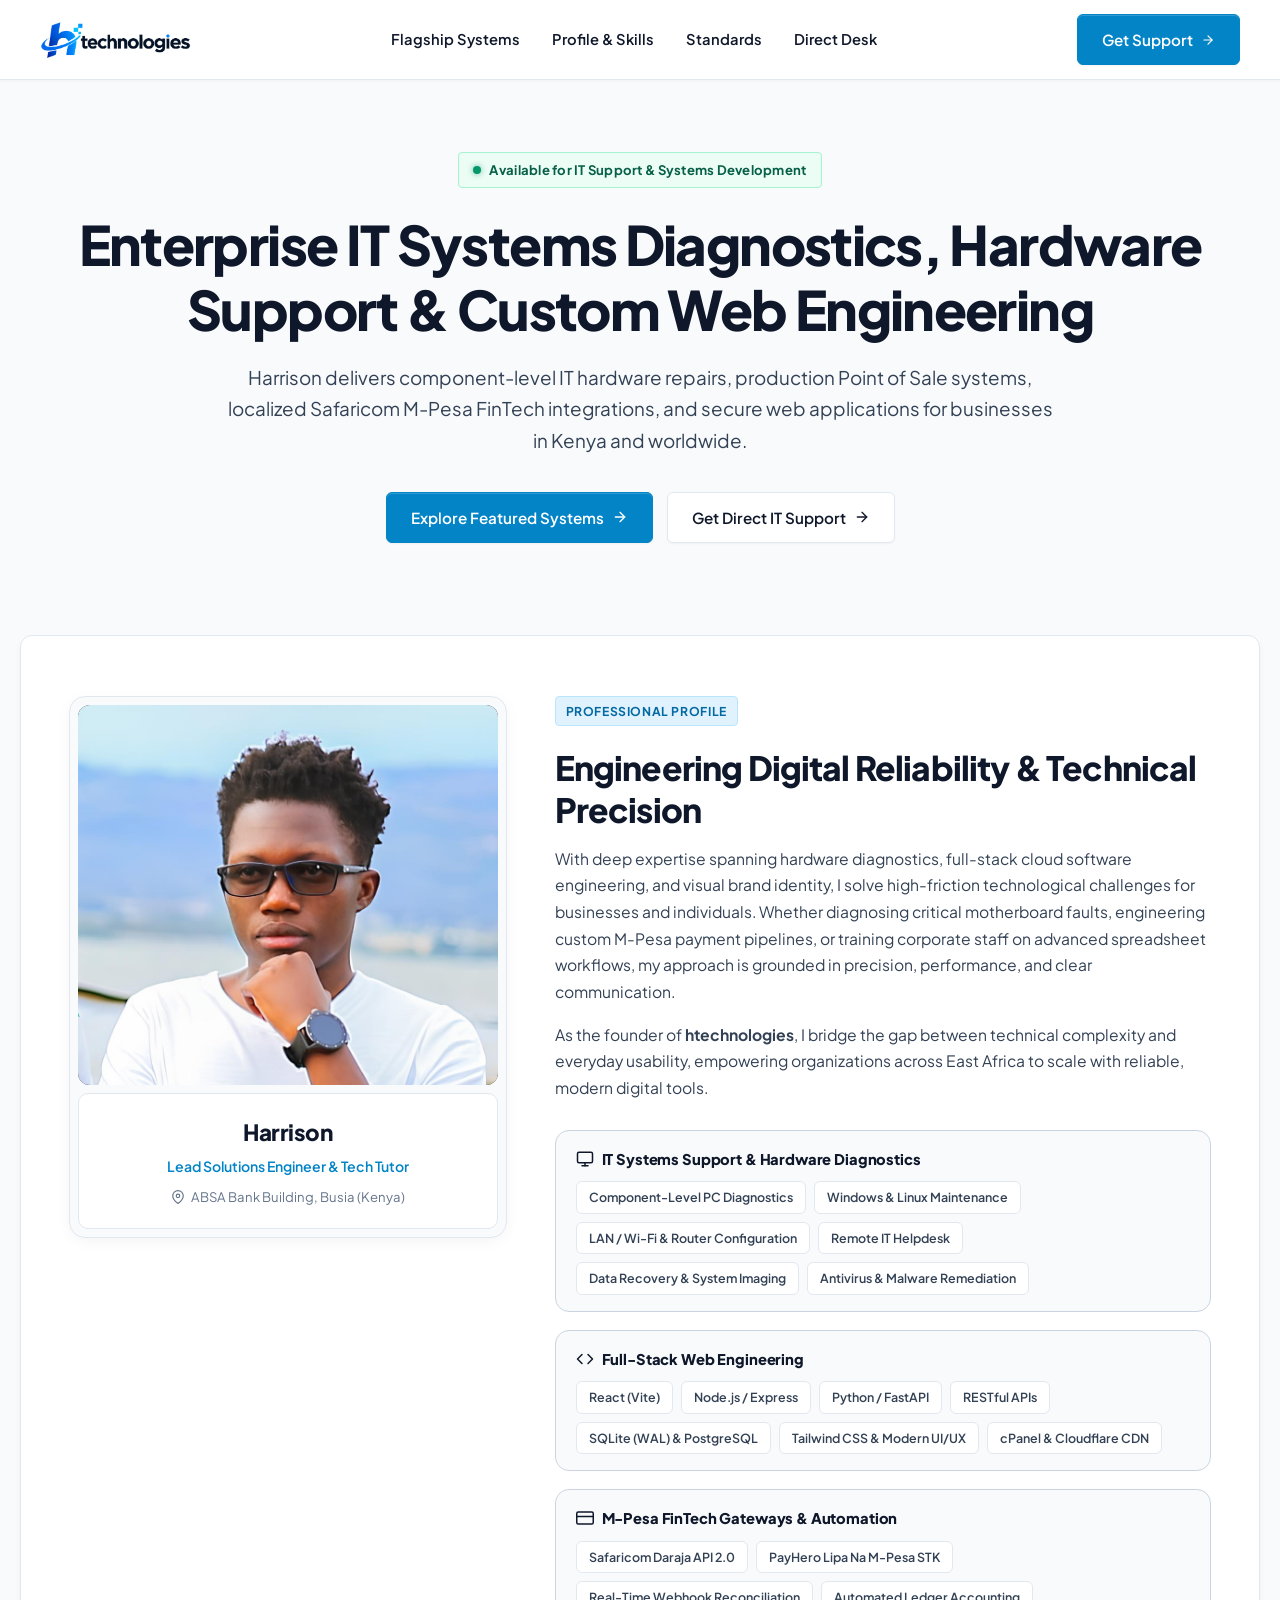
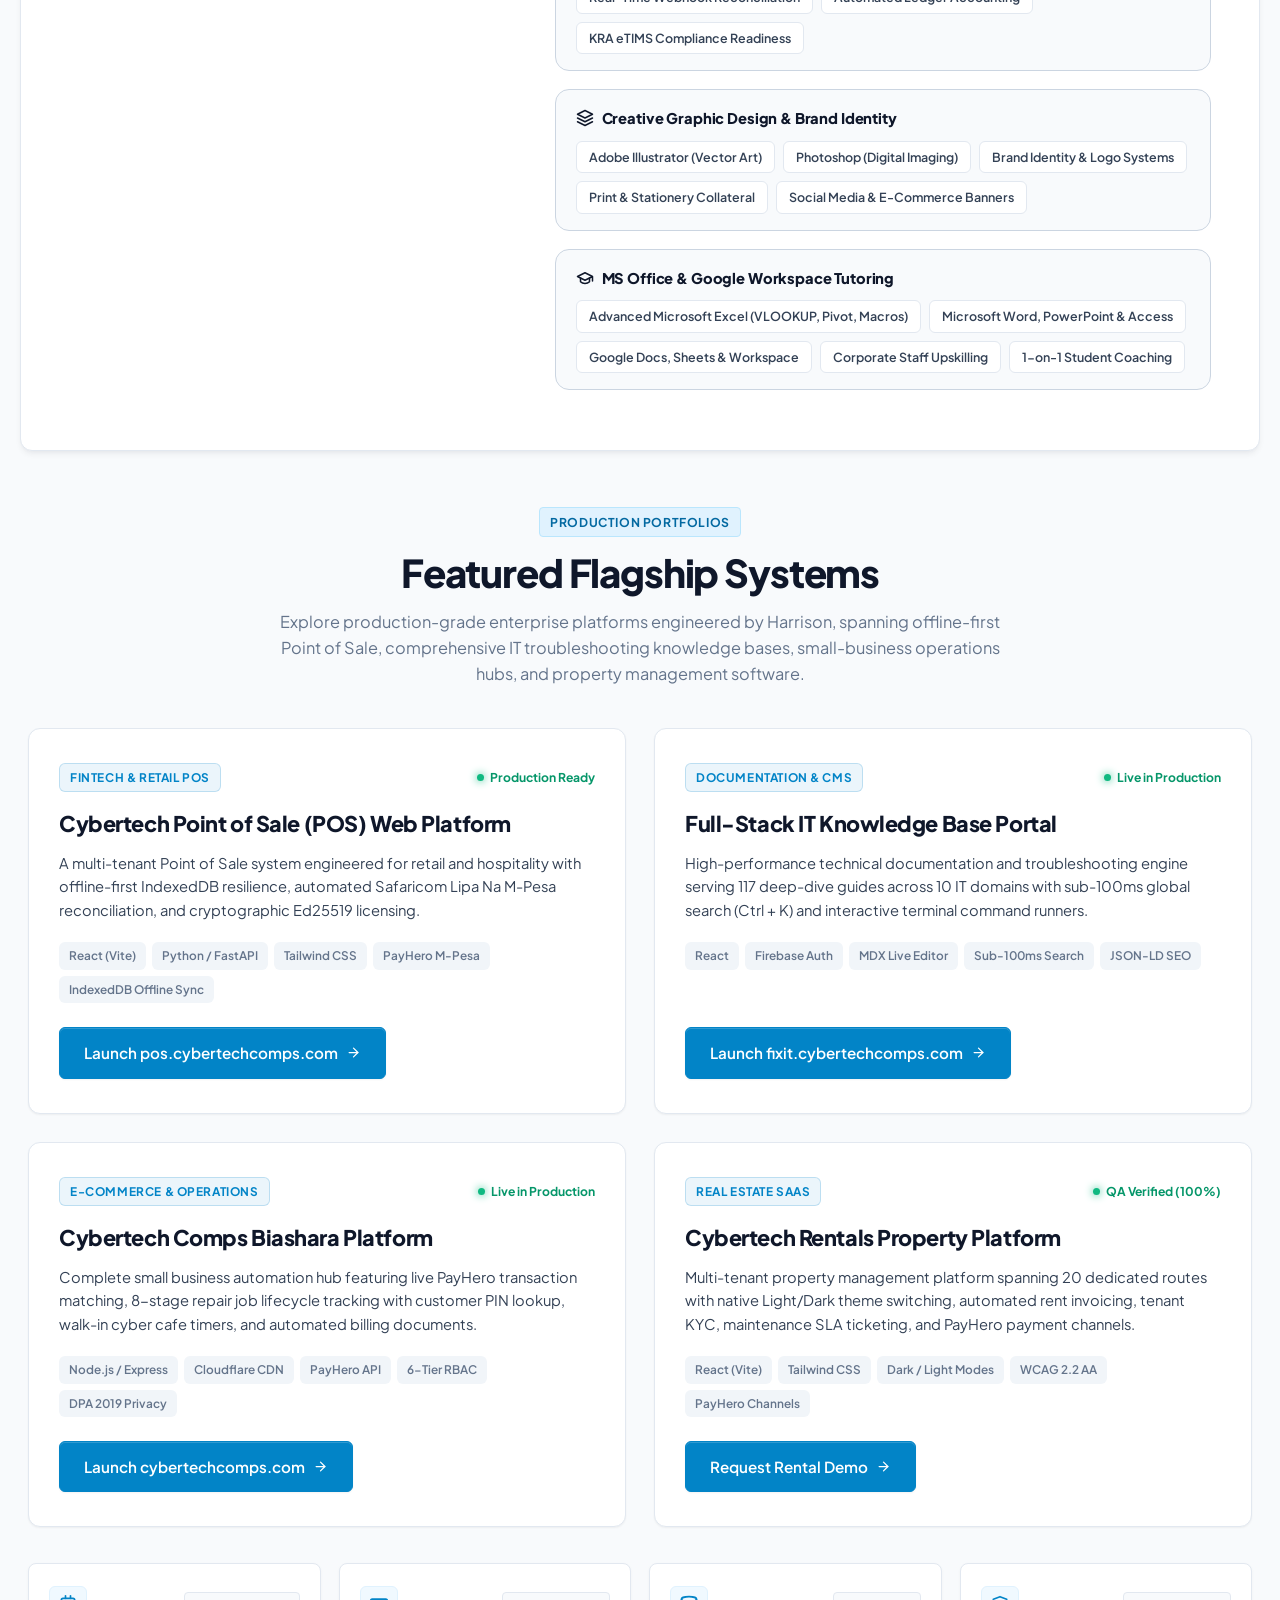
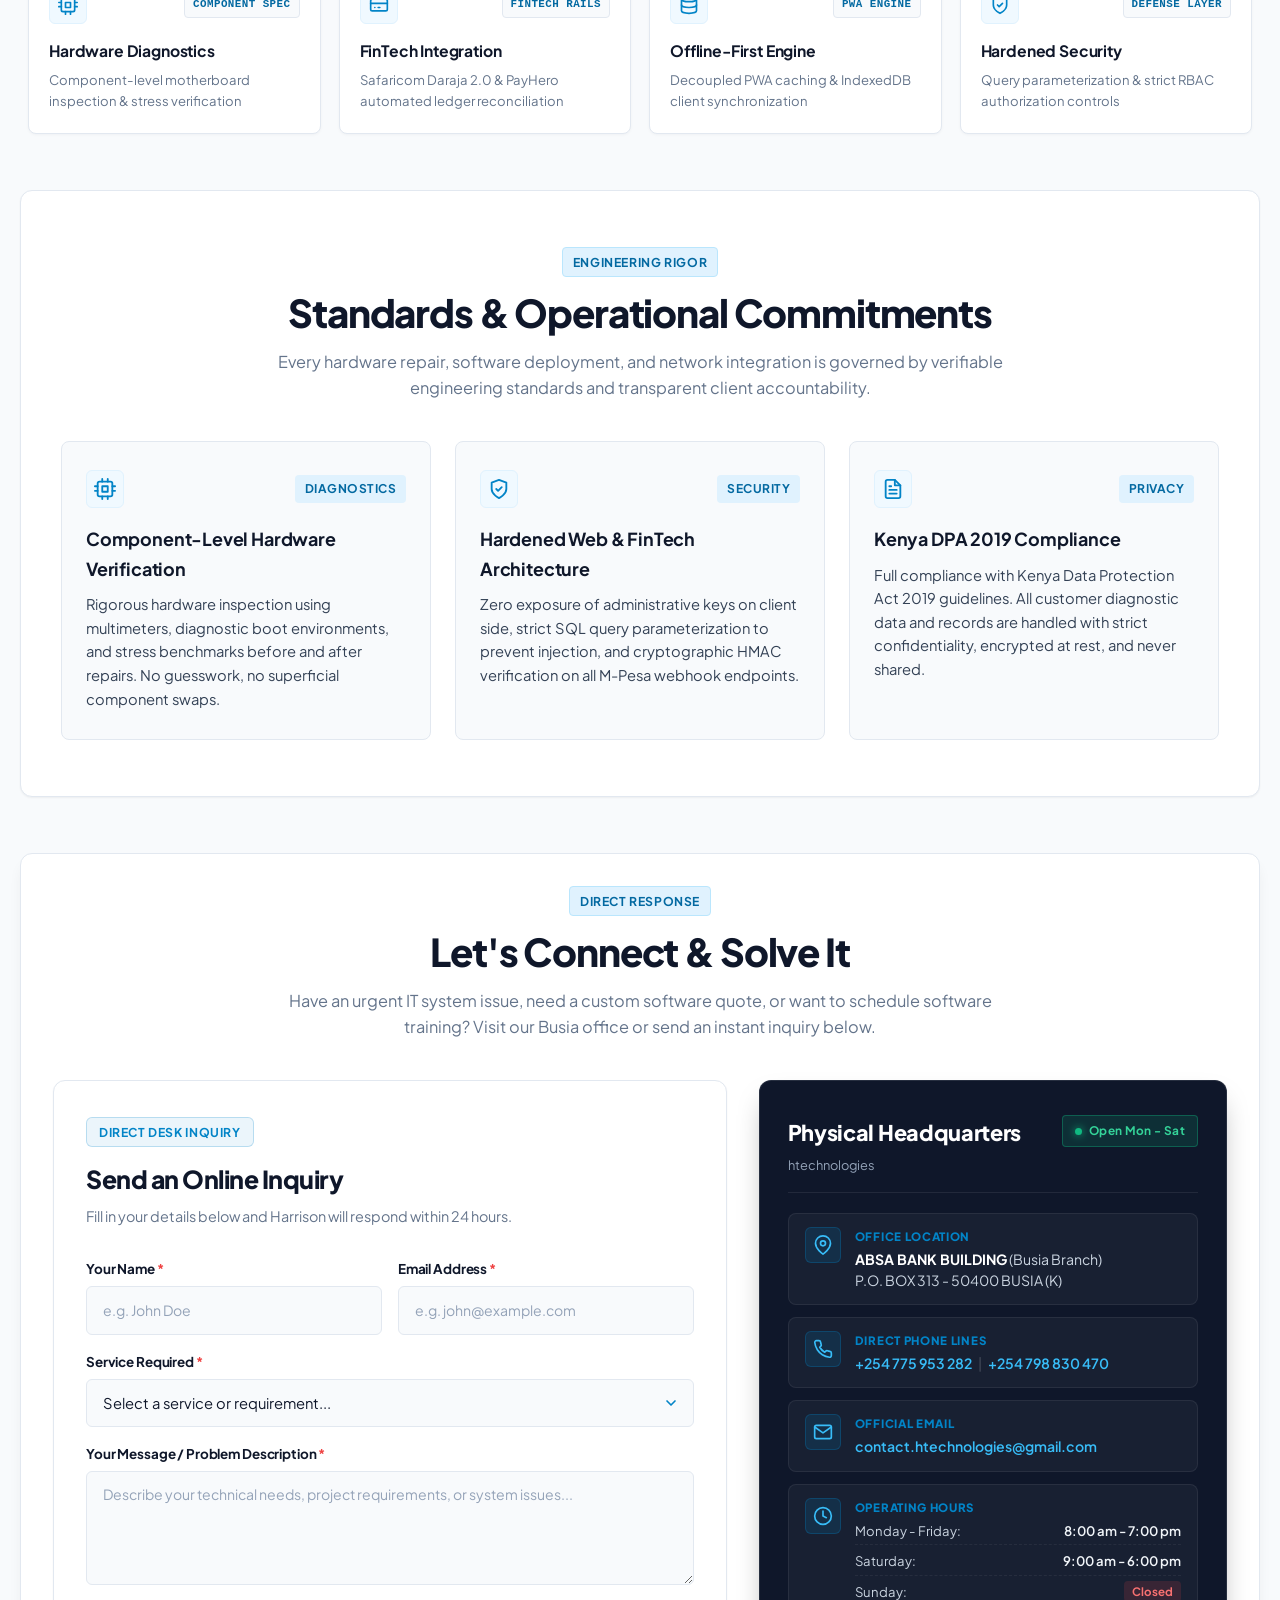
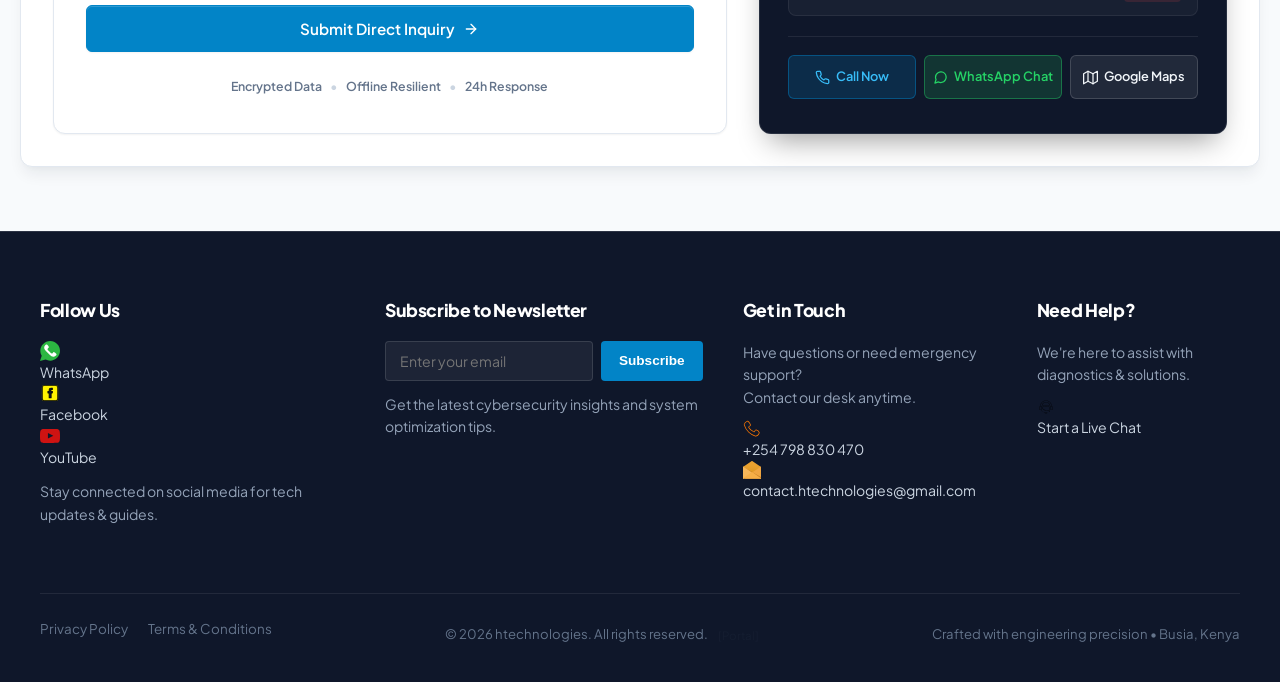
==== commit 3d79879c: "feat: move technical architecture spec strip to flagship section and stretch footer edge to edge" ====
--- a/index.html
+++ b/index.html
@@ -171,76 +171,6 @@
                         <svg class="btn-arrow-svg" width="16" height="16" viewBox="0 0 24 24" fill="none" stroke="currentColor" stroke-width="2" stroke-linecap="round" stroke-linejoin="round" aria-hidden="true"><line x1="5" y1="12" x2="19" y2="12"></line><polyline points="12 5 19 12 12 19"></polyline></svg>
                     </a>
                 </div>
-
-                <!-- Technical Architecture & Capabilities Spec Strip (Concrete Specifications, Zero Fake Metrics) -->
-                <div class="hero-spec-strip" aria-label="Technical Architecture &amp; Capabilities Specifications">
-                    <div class="hero-spec-card">
-                        <div class="hero-spec-header">
-                            <span class="hero-spec-icon-box">
-                                <svg width="20" height="20" viewBox="0 0 24 24" fill="none" stroke="#0284c7" stroke-width="2" stroke-linecap="round" stroke-linejoin="round" aria-hidden="true">
-                                    <rect x="4" y="4" width="16" height="16" rx="2"></rect>
-                                    <rect x="9" y="9" width="6" height="6"></rect>
-                                    <line x1="9" y1="1" x2="9" y2="4"></line>
-                                    <line x1="15" y1="1" x2="15" y2="4"></line>
-                                    <line x1="9" y1="20" x2="9" y2="23"></line>
-                                    <line x1="15" y1="20" x2="15" y2="23"></line>
-                                    <line x1="20" y1="9" x2="23" y2="9"></line>
-                                    <line x1="20" y1="14" x2="23" y2="14"></line>
-                                    <line x1="1" y1="9" x2="4" y2="9"></line>
-                                    <line x1="1" y1="14" x2="4" y2="14"></line>
-                                </svg>
-                            </span>
-                            <span class="hero-spec-badge">Component Spec</span>
-                        </div>
-                        <h3 class="hero-spec-title">Hardware Diagnostics</h3>
-                        <p class="hero-spec-desc">Component-level motherboard inspection &amp; stress verification</p>
-                    </div>
-
-                    <div class="hero-spec-card">
-                        <div class="hero-spec-header">
-                            <span class="hero-spec-icon-box">
-                                <svg width="20" height="20" viewBox="0 0 24 24" fill="none" stroke="#0284c7" stroke-width="2" stroke-linecap="round" stroke-linejoin="round" aria-hidden="true">
-                                    <rect x="2" y="5" width="20" height="14" rx="2"></rect>
-                                    <line x1="2" y1="10" x2="22" y2="10"></line>
-                                    <path d="M7 15h.01"></path>
-                                    <path d="M11 15h2"></path>
-                                </svg>
-                            </span>
-                            <span class="hero-spec-badge">FinTech Rails</span>
-                        </div>
-                        <h3 class="hero-spec-title">FinTech Integration</h3>
-                        <p class="hero-spec-desc">Safaricom Daraja 2.0 &amp; PayHero automated ledger reconciliation</p>
-                    </div>
-
-                    <div class="hero-spec-card">
-                        <div class="hero-spec-header">
-                            <span class="hero-spec-icon-box">
-                                <svg width="20" height="20" viewBox="0 0 24 24" fill="none" stroke="#0284c7" stroke-width="2" stroke-linecap="round" stroke-linejoin="round" aria-hidden="true">
-                                    <ellipse cx="12" cy="5" rx="9" ry="3"></ellipse>
-                                    <path d="M21 12c0 1.66-4 3-9 3s-9-1.34-9-3"></path>
-                                    <path d="M3 5v14c0 1.66 4 3 9 3s9-1.34 9-3V5"></path>
-                                </svg>
-                            </span>
-                            <span class="hero-spec-badge">PWA Engine</span>
-                        </div>
-                        <h3 class="hero-spec-title">Offline-First Engine</h3>
-                        <p class="hero-spec-desc">Decoupled PWA caching &amp; IndexedDB client synchronization</p>
-                    </div>
-
-                    <div class="hero-spec-card">
-                        <div class="hero-spec-header">
-                            <span class="hero-spec-icon-box">
-                                <svg width="20" height="20" viewBox="0 0 24 24" fill="none" stroke="#0284c7" stroke-width="2" stroke-linecap="round" stroke-linejoin="round" aria-hidden="true">
-                                    <path d="M12 22s8-4 8-10V5l-8-3-8 3v7c0 6 8 10 8 10z"></path>
-                                    <polyline points="9 12 11 14 15 10"></polyline>
-                                </svg>
-                            </span>
-                            <span class="hero-spec-badge">Defense Layer</span>
-                        </div>
-                        <h3 class="hero-spec-title">Hardened Security</h3>
-                        <p class="hero-spec-desc">Query parameterization &amp; strict RBAC authorization controls</p>
-                    </div>
-                </div>
             </div>
         </section>
 
@@ -489,17 +419,73 @@
                 </article>
             </div>
 
-            <!-- Bento Bottom CTA -->
-            <div class="flagship-bottom-cta">
-                <div class="cta-inner-shell">
-                    <div class="cta-text-content">
-                        <h3>Looking for a custom enterprise platform, M-Pesa integration, or tailored business automation?</h3>
-                        <p>Harrison provides direct architecture design, rapid implementation, and ongoing SLA maintenance.</p>
-                    </div>
-                    <a href="#contact" class="btn btn-primary">
-                        <span>Discuss Your Project</span>
-                        <svg class="btn-arrow-svg" width="15" height="15" viewBox="0 0 24 24" fill="none" stroke="currentColor" stroke-width="2" stroke-linecap="round" stroke-linejoin="round" aria-hidden="true"><line x1="5" y1="12" x2="19" y2="12"></line><polyline points="12 5 19 12 12 19"></polyline></svg>
-                    </a>
+            <!-- Technical Architecture & Capabilities Spec Strip (Concrete Specifications, Zero Fake Metrics) -->
+            <div class="hero-spec-strip flagship-spec-strip" aria-label="Technical Architecture &amp; Capabilities Specifications">
+                <div class="hero-spec-card">
+                    <div class="hero-spec-header">
+                        <span class="hero-spec-icon-box">
+                            <svg width="20" height="20" viewBox="0 0 24 24" fill="none" stroke="#0284c7" stroke-width="2" stroke-linecap="round" stroke-linejoin="round" aria-hidden="true">
+                                <rect x="4" y="4" width="16" height="16" rx="2"></rect>
+                                <rect x="9" y="9" width="6" height="6"></rect>
+                                <line x1="9" y1="1" x2="9" y2="4"></line>
+                                <line x1="15" y1="1" x2="15" y2="4"></line>
+                                <line x1="9" y1="20" x2="9" y2="23"></line>
+                                <line x1="15" y1="20" x2="15" y2="23"></line>
+                                <line x1="20" y1="9" x2="23" y2="9"></line>
+                                <line x1="20" y1="14" x2="23" y2="14"></line>
+                                <line x1="1" y1="9" x2="4" y2="9"></line>
+                                <line x1="1" y1="14" x2="4" y2="14"></line>
+                            </svg>
+                        </span>
+                        <span class="hero-spec-badge">Component Spec</span>
+                    </div>
+                    <h3 class="hero-spec-title">Hardware Diagnostics</h3>
+                    <p class="hero-spec-desc">Component-level motherboard inspection &amp; stress verification</p>
+                </div>
+
+                <div class="hero-spec-card">
+                    <div class="hero-spec-header">
+                        <span class="hero-spec-icon-box">
+                            <svg width="20" height="20" viewBox="0 0 24 24" fill="none" stroke="#0284c7" stroke-width="2" stroke-linecap="round" stroke-linejoin="round" aria-hidden="true">
+                                <rect x="2" y="5" width="20" height="14" rx="2"></rect>
+                                <line x1="2" y1="10" x2="22" y2="10"></line>
+                                <path d="M7 15h.01"></path>
+                                <path d="M11 15h2"></path>
+                            </svg>
+                        </span>
+                        <span class="hero-spec-badge">FinTech Rails</span>
+                    </div>
+                    <h3 class="hero-spec-title">FinTech Integration</h3>
+                    <p class="hero-spec-desc">Safaricom Daraja 2.0 &amp; PayHero automated ledger reconciliation</p>
+                </div>
+
+                <div class="hero-spec-card">
+                    <div class="hero-spec-header">
+                        <span class="hero-spec-icon-box">
+                            <svg width="20" height="20" viewBox="0 0 24 24" fill="none" stroke="#0284c7" stroke-width="2" stroke-linecap="round" stroke-linejoin="round" aria-hidden="true">
+                                <ellipse cx="12" cy="5" rx="9" ry="3"></ellipse>
+                                <path d="M21 12c0 1.66-4 3-9 3s-9-1.34-9-3"></path>
+                                <path d="M3 5v14c0 1.66 4 3 9 3s9-1.34 9-3V5"></path>
+                            </svg>
+                        </span>
+                        <span class="hero-spec-badge">PWA Engine</span>
+                    </div>
+                    <h3 class="hero-spec-title">Offline-First Engine</h3>
+                    <p class="hero-spec-desc">Decoupled PWA caching &amp; IndexedDB client synchronization</p>
+                </div>
+
+                <div class="hero-spec-card">
+                    <div class="hero-spec-header">
+                        <span class="hero-spec-icon-box">
+                            <svg width="20" height="20" viewBox="0 0 24 24" fill="none" stroke="#0284c7" stroke-width="2" stroke-linecap="round" stroke-linejoin="round" aria-hidden="true">
+                                <path d="M12 22s8-4 8-10V5l-8-3-8 3v7c0 6 8 10 8 10z"></path>
+                                <polyline points="9 12 11 14 15 10"></polyline>
+                            </svg>
+                        </span>
+                        <span class="hero-spec-badge">Defense Layer</span>
+                    </div>
+                    <h3 class="hero-spec-title">Hardened Security</h3>
+                    <p class="hero-spec-desc">Query parameterization &amp; strict RBAC authorization controls</p>
                 </div>
             </div>
         </section>
--- a/style.css
+++ b/style.css
@@ -76,7 +76,7 @@
 body {
     font-family: var(--font-family);
     margin: 0;
-    padding: 0 0 60px;
+    padding: 0;
     background-color: var(--background-color-body);
     color: var(--text-color-medium);
     line-height: 1.65;
@@ -407,7 +407,7 @@
     align-items: center;
     gap: 14px;
     flex-wrap: wrap;
-    margin-bottom: 32px;
+    margin-bottom: 0;
 }
 
 .btn,
@@ -474,12 +474,13 @@
     display: none;
 }
 
-/* --- Technical Architecture & Capabilities Spec Strip (.hero-spec-strip) --- */
+/* --- Technical Architecture & Capabilities Spec Strip (.flagship-spec-strip, .hero-spec-strip) --- */
+.flagship-spec-strip,
 .hero-spec-strip {
     display: grid;
     grid-template-columns: repeat(4, 1fr);
     gap: 18px;
-    margin-top: 48px;
+    margin-top: 36px;
     text-align: left;
 }
 
@@ -1494,15 +1495,17 @@
     box-shadow: 0 4px 12px rgba(255, 255, 255, 0.1);
 }
 
-/* --- 12. Unified Modern 4-Column Footer --- */
+/* --- 12. Unified Modern 4-Column Footer (Edge-to-Edge Full Viewport Width) --- */
 footer {
     background: var(--surface-dark);
     color: #94a3b8;
     border-top: 1px solid var(--border-dark);
-    border-radius: var(--border-radius-lg);
-    padding: 60px 48px 32px;
-    margin: 56px auto 0;
-    max-width: var(--max-content-width);
+    border-radius: 0;
+    width: 100%;
+    max-width: 100%;
+    margin: 64px 0 0;
+    padding: 64px 40px 32px;
+    box-sizing: border-box;
     display: grid;
     grid-template-columns: 1.2fr 1fr 1fr 0.8fr;
     gap: 40px;
@@ -1610,6 +1613,7 @@
         gap: 24px;
     }
 
+    .flagship-spec-strip,
     .hero-spec-strip {
         grid-template-columns: repeat(2, 1fr);
         gap: 14px;
@@ -1634,13 +1638,17 @@
     footer {
         grid-template-columns: repeat(2, 1fr);
         gap: 32px;
-        padding: 44px 28px 24px;
+        padding: 48px 28px 24px;
+        border-radius: 0;
+        margin: 48px 0 0;
+        width: 100%;
+        max-width: 100%;
     }
 }
 
 @media screen and (max-width: 768px) {
     body {
-        padding: 0 0 24px;
+        padding: 0;
     }
 
     header {
@@ -1708,6 +1716,7 @@
         width: 100%;
     }
 
+    .flagship-spec-strip,
     .hero-spec-strip {
         grid-template-columns: 1fr;
         gap: 12px;
@@ -1736,8 +1745,11 @@
     footer {
         grid-template-columns: 1fr;
         gap: 28px;
-        padding: 36px 20px 24px;
-        border-radius: var(--border-radius);
+        padding: 40px 20px 24px;
+        border-radius: 0;
+        margin: 40px 0 0;
+        width: 100%;
+        max-width: 100%;
     }
 
     .footer-bottom {
@@ -1816,4 +1828,20 @@
     margin-bottom: 8px;
 }
 
-
+.legal-page footer {
+    display: block;
+    padding: 28px 40px;
+    margin-top: 48px;
+    border-radius: 0;
+    width: 100%;
+    max-width: 100%;
+}
+
+.legal-page .footer-bottom {
+    margin-top: 0;
+    padding-top: 0;
+    border-top: none;
+}
+
+
+
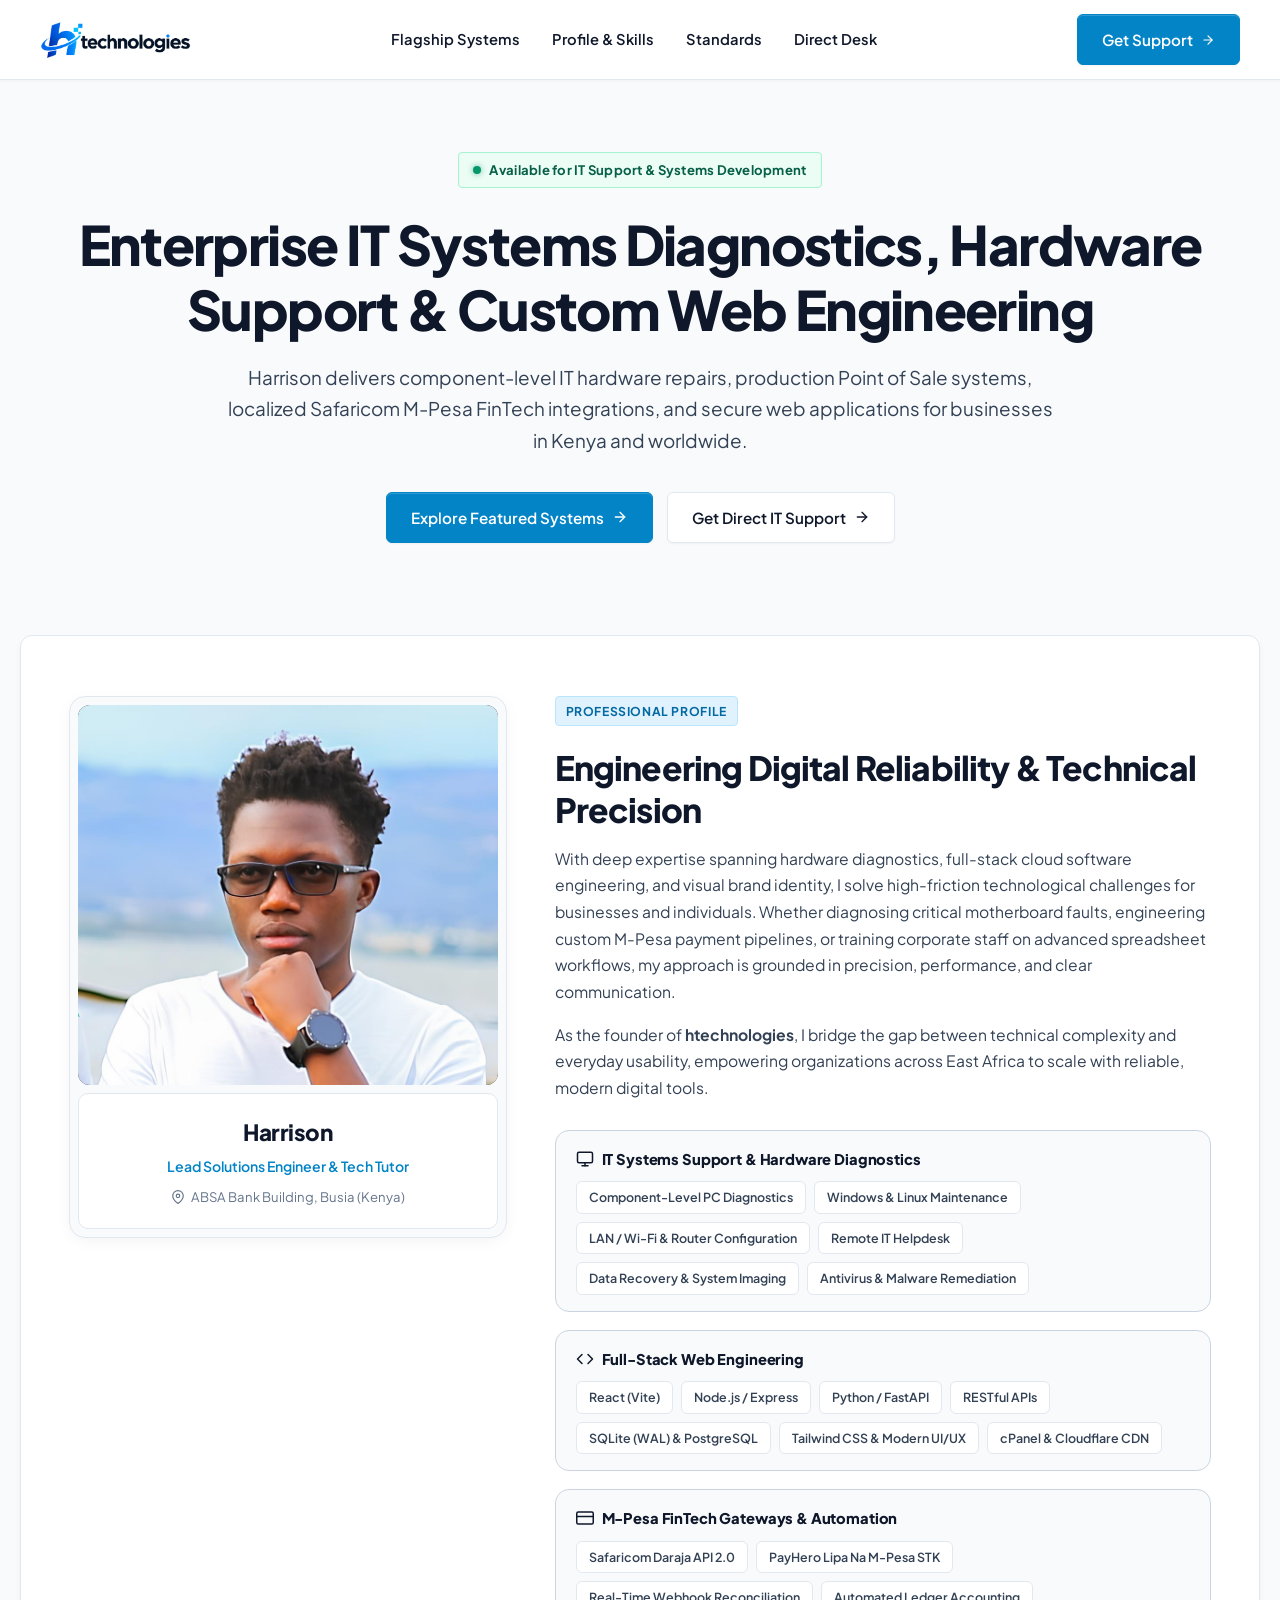
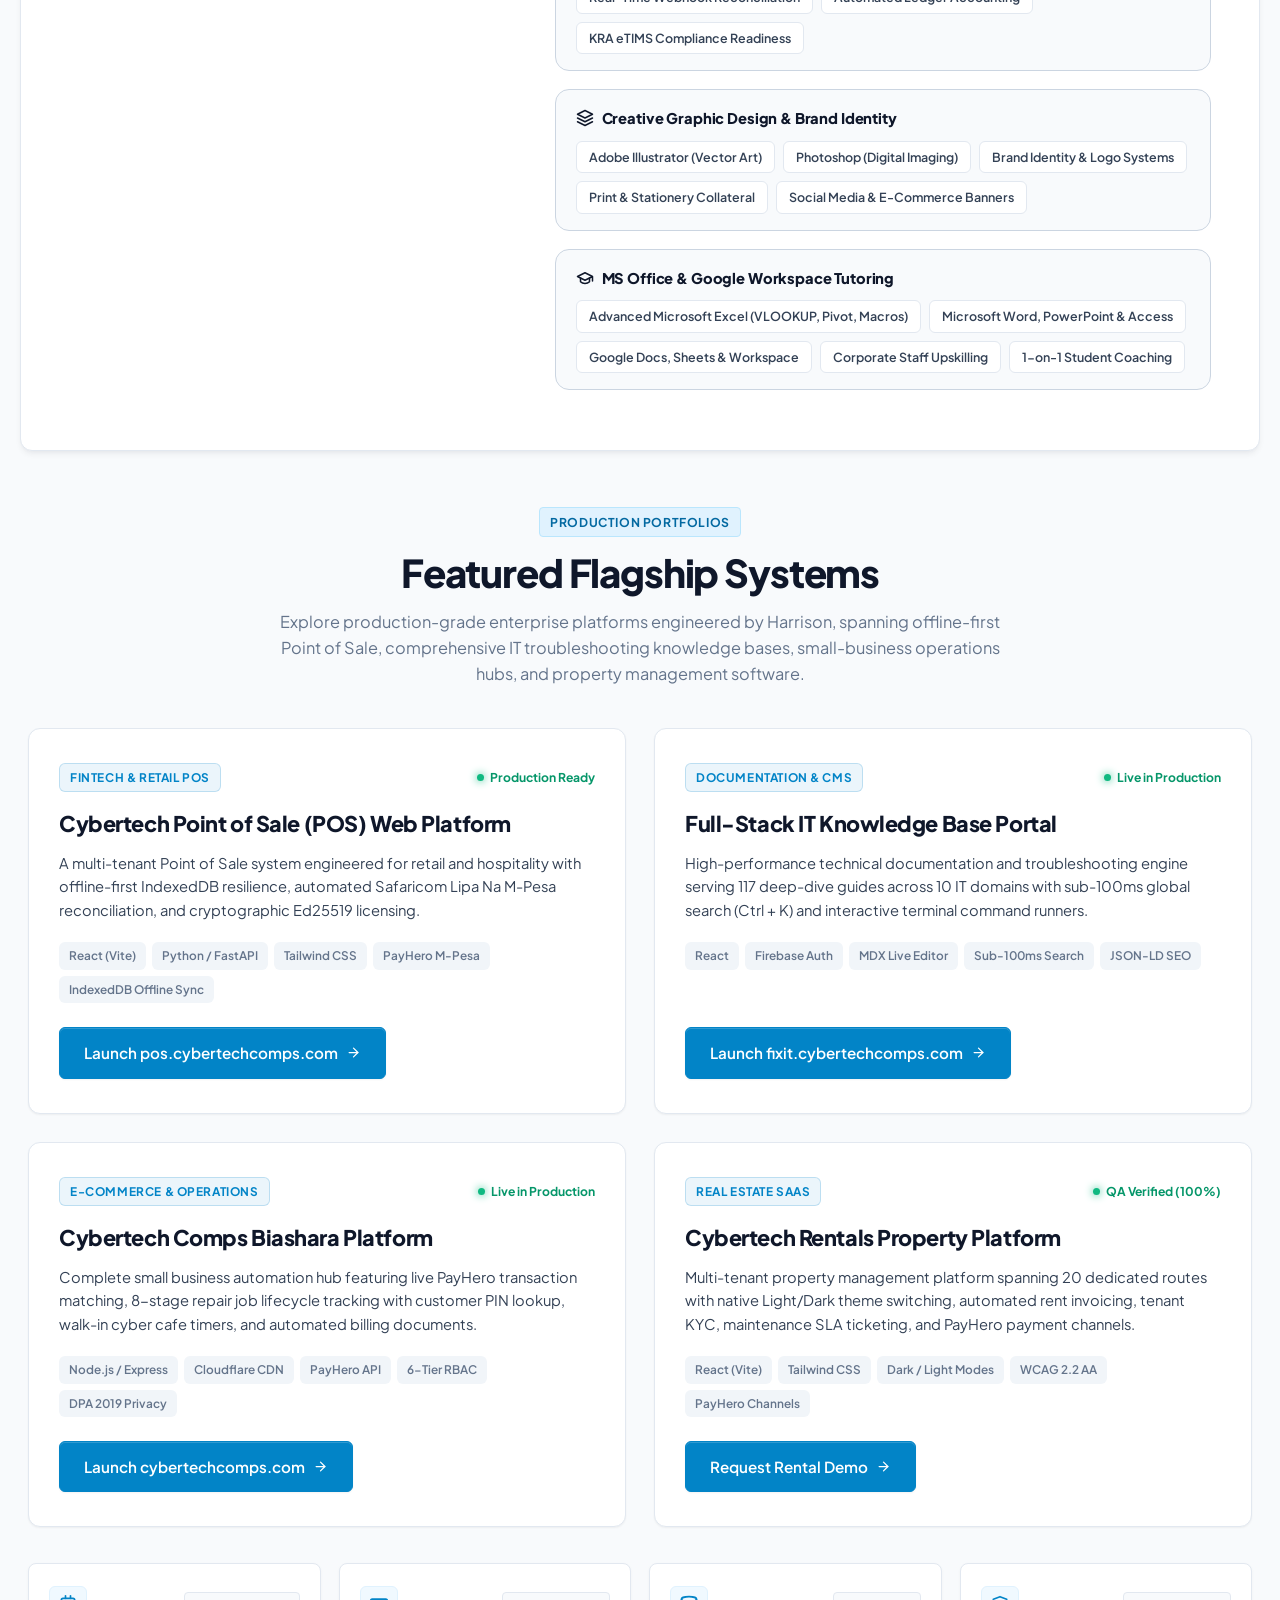
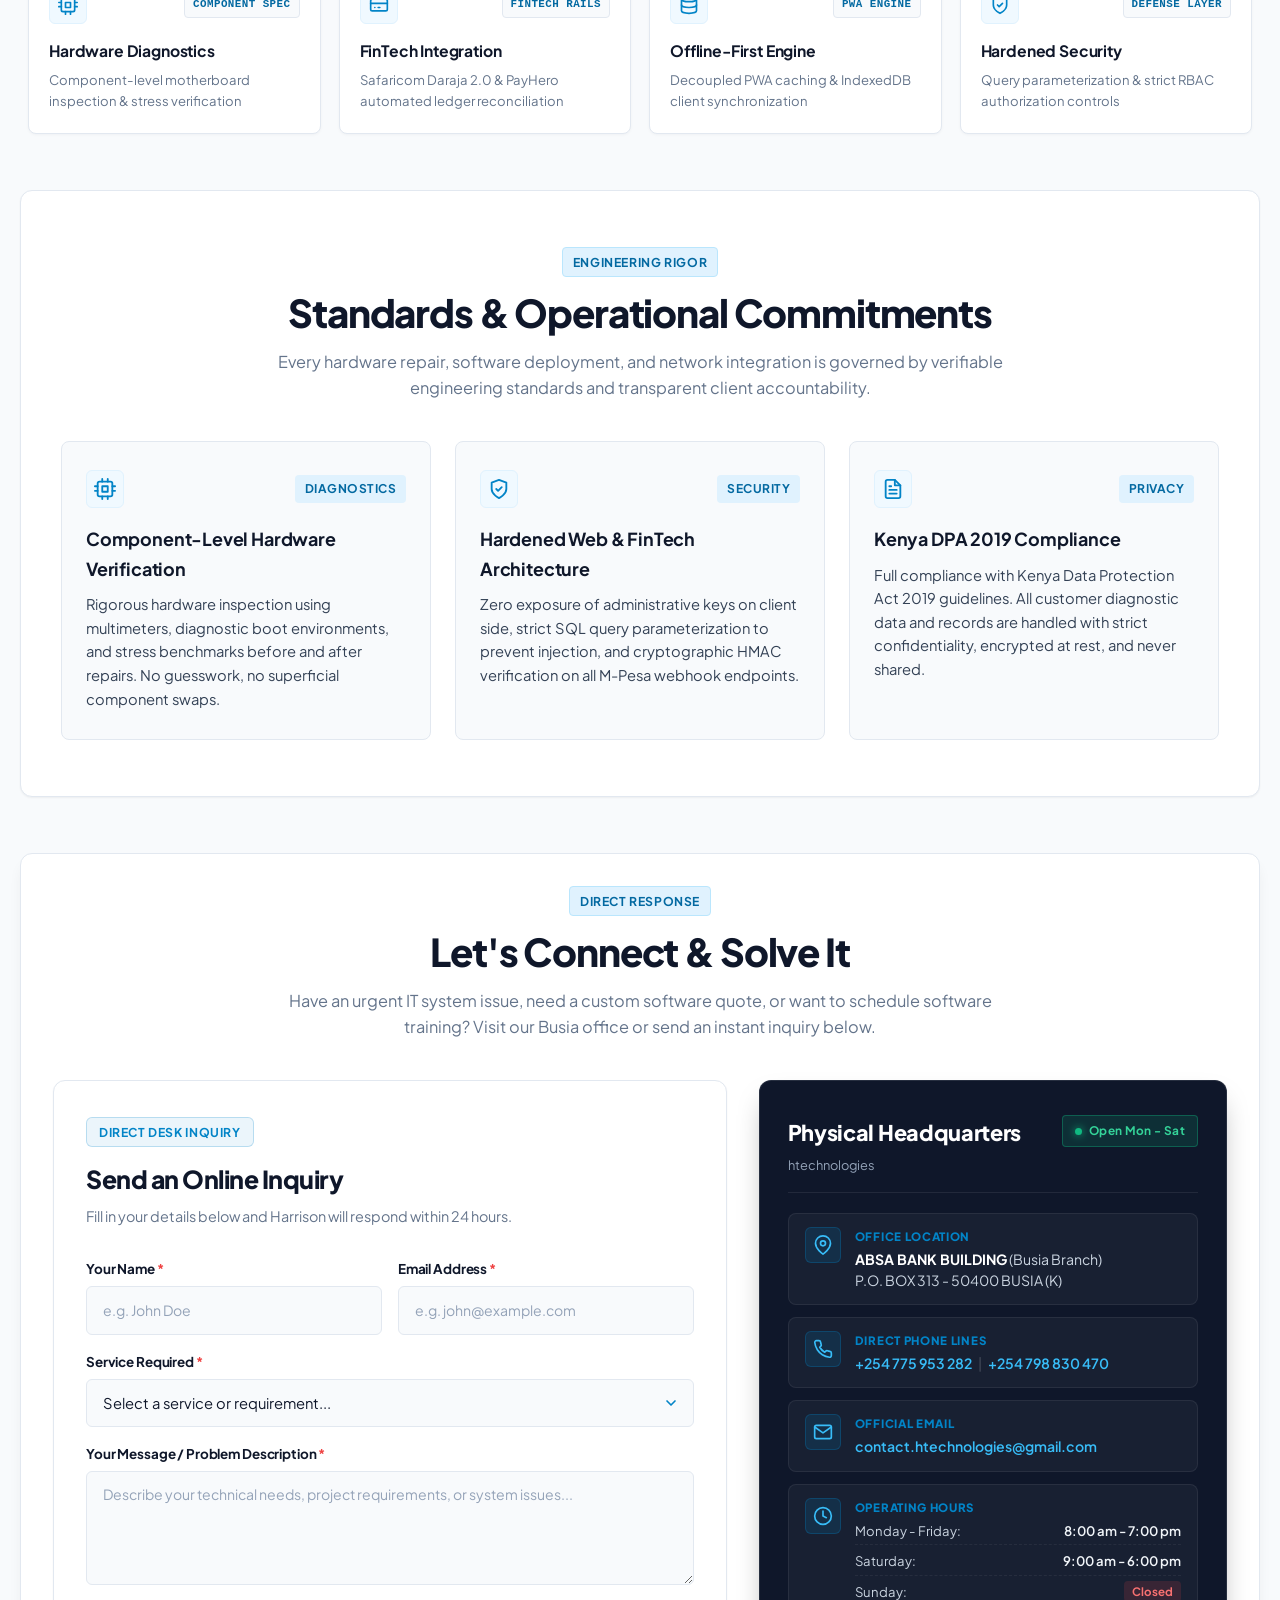
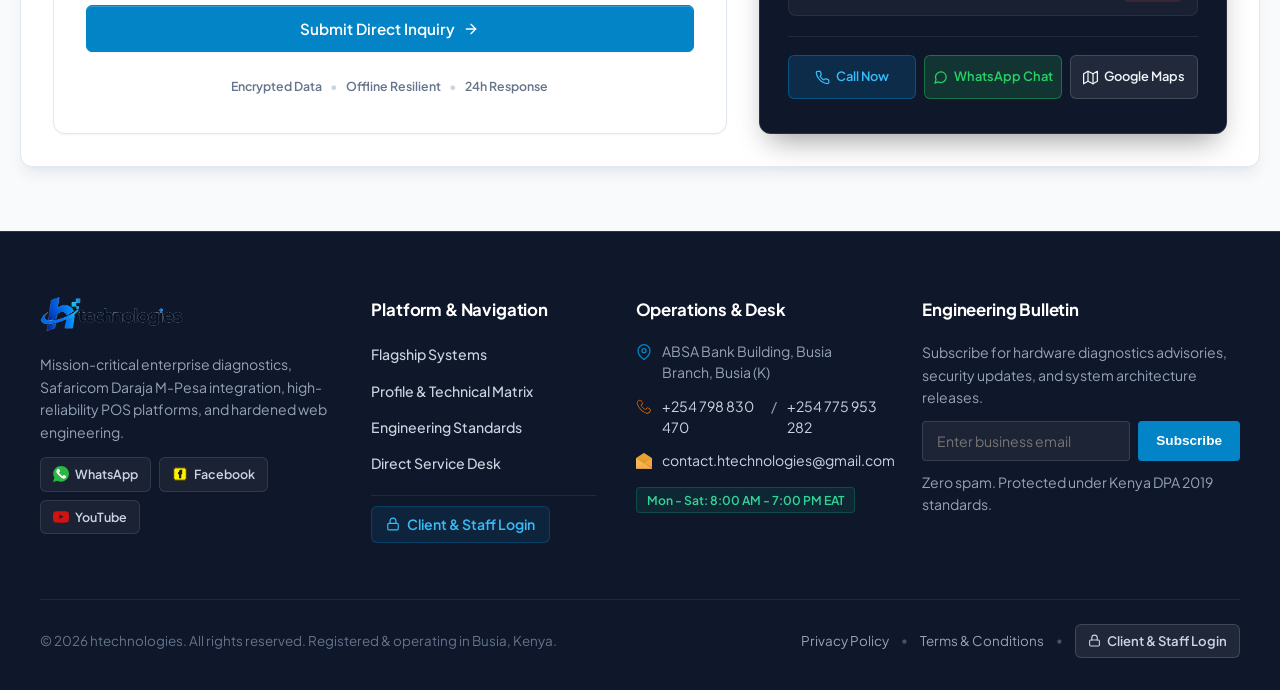
==== commit cdecb585: "feat: redesign footer UI with returned visible login portal and overhaul login page to match referen" ====
--- a/index.html
+++ b/index.html
@@ -732,63 +732,93 @@
 
     <!-- Unified Modern 4-Column Footer -->
     <footer>
-        <div class="footer-section">
-            <h3>Follow Us</h3>
-            <p>
-                <a href="https://wa.me/+254798830470" target="_blank" rel="noopener">
-                    <img src="whatsapp-svgrepo-com.svg" alt="WhatsApp" style="height: 20px; vertical-align: middle;"> WhatsApp
+        <!-- Column 1: Brand & Positioning -->
+        <div class="footer-section footer-brand-section">
+            <a href="index.html" class="footer-brand-logo" aria-label="htechnologies home">
+                <img src="htechnologies-logo.png" alt="htechnologies logo" class="footer-logo-img">
+            </a>
+            <p class="footer-brand-tagline">
+                Mission-critical enterprise diagnostics, Safaricom Daraja M-Pesa integration, high-reliability POS platforms, and hardened web engineering.
+            </p>
+            <div class="footer-social-bar">
+                <a href="https://wa.me/+254798830470" target="_blank" rel="noopener" class="footer-social-badge" title="WhatsApp Direct Desk">
+                    <img src="whatsapp-svgrepo-com.svg" alt="WhatsApp">
+                    <span>WhatsApp</span>
                 </a>
-                <a href="https://www.facebook.com/profile.php?id=61553165412647" target="_blank" rel="noopener">
-                    <img src="facebook-svgrepo-com.svg" alt="Facebook" style="height: 20px; vertical-align: middle;"> Facebook
+                <a href="https://www.facebook.com/profile.php?id=61553165412647" target="_blank" rel="noopener" class="footer-social-badge" title="Facebook Page">
+                    <img src="facebook-svgrepo-com.svg" alt="Facebook">
+                    <span>Facebook</span>
                 </a>
-                <a href="https://www.youtube.com/channel/UCPw_hJpTrNnYbvwcvfyyv2Q" target="_blank" rel="noopener">
-                    <img src="youtube-color-svgrepo-com.svg" alt="YouTube" style="height: 20px; vertical-align: middle;"> YouTube
+                <a href="https://www.youtube.com/channel/UCPw_hJpTrNnYbvwcvfyyv2Q" target="_blank" rel="noopener" class="footer-social-badge" title="YouTube Channel">
+                    <img src="youtube-color-svgrepo-com.svg" alt="YouTube">
+                    <span>YouTube</span>
                 </a>
-            </p>
-            <p>Stay connected on social media for tech updates &amp; guides.</p>
+            </div>
         </div>
 
-        <div class="footer-section">
-            <h3>Subscribe to Newsletter</h3>
-            <form action="#" method="post">
-                <input type="email" name="email" placeholder="Enter your email" required>
+        <!-- Column 2: Platform & Systems Navigation (Includes Prominent Login) -->
+        <div class="footer-section footer-nav-section">
+            <h3>Platform &amp; Navigation</h3>
+            <ul class="footer-nav-list">
+                <li><a href="#flagship-projects">Flagship Systems</a></li>
+                <li><a href="#bio">Profile &amp; Technical Matrix</a></li>
+                <li><a href="#standards">Engineering Standards</a></li>
+                <li><a href="#contact">Direct Service Desk</a></li>
+                <li class="footer-portal-item">
+                    <a href="login/login.html" class="footer-portal-link">
+                        <svg width="14" height="14" viewBox="0 0 24 24" fill="none" stroke="currentColor" stroke-width="2" stroke-linecap="round" stroke-linejoin="round" aria-hidden="true"><rect x="3" y="11" width="18" height="11" rx="2" ry="2"></rect><path d="M7 11V7a5 5 0 0 1 10 0v4"></path></svg>
+                        <span>Client &amp; Staff Login</span>
+                    </a>
+                </li>
+            </ul>
+        </div>
+
+        <!-- Column 3: Headquarters & Operations Desk -->
+        <div class="footer-section footer-contact-section">
+            <h3>Operations &amp; Desk</h3>
+            <div class="footer-contact-item">
+                <svg class="footer-contact-icon" width="16" height="16" viewBox="0 0 24 24" fill="none" stroke="#0284c7" stroke-width="2" stroke-linecap="round" stroke-linejoin="round" aria-hidden="true"><path d="M21 10c0 7-9 13-9 13s-9-6-9-13a9 9 0 0 1 18 0z"></path><circle cx="12" cy="10" r="3"></circle></svg>
+                <span>ABSA Bank Building, Busia Branch, Busia (K)</span>
+            </div>
+            <div class="footer-contact-item">
+                <img src="phone-call-communication-svgrepo-com.svg" alt="" class="footer-contact-icon-img">
+                <a href="tel:+254798830470">+254 798 830 470</a> / <a href="tel:+254775953282">+254 775 953 282</a>
+            </div>
+            <div class="footer-contact-item">
+                <img src="email-opened-svgrepo-com.svg" alt="" class="footer-contact-icon-img">
+                <a href="mailto:contact.htechnologies@gmail.com">contact.htechnologies@gmail.com</a>
+            </div>
+            <div class="footer-contact-item">
+                <span class="footer-schedule-pill">Mon - Sat: 8:00 AM - 7:00 PM EAT</span>
+            </div>
+        </div>
+
+        <!-- Column 4: Engineering Bulletin Newsletter -->
+        <div class="footer-section footer-newsletter-section">
+            <h3>Engineering Bulletin</h3>
+            <p>Subscribe for hardware diagnostics advisories, security updates, and system architecture releases.</p>
+            <form action="#" method="post" class="footer-newsletter-form">
+                <input type="email" name="email" placeholder="Enter business email" required aria-label="Newsletter email address">
                 <button type="submit">Subscribe</button>
             </form>
-            <p>Get the latest cybersecurity insights and system optimization tips.</p>
+            <p class="footer-privacy-note">Zero spam. Protected under Kenya DPA 2019 standards.</p>
         </div>
 
-        <div class="footer-section">
-            <h3>Get in Touch</h3>
-            <p>Have questions or need emergency support?<br>Contact our desk anytime.</p>
-            <p>
-                <img src="phone-call-communication-svgrepo-com.svg" alt="Phone" style="height: 18px; vertical-align: middle; margin-right: 5px;">
-                <a href="tel:+254798830470">+254 798 830 470</a><br>
-                <img src="email-opened-svgrepo-com.svg" alt="Email" style="height: 18px; vertical-align: middle; margin-right: 5px;">
-                <a href="mailto:contact.htechnologies@gmail.com">contact.htechnologies@gmail.com</a>
-            </p>
-        </div>
-
-        <div class="footer-section">
-            <h3>Need Help?</h3>
-            <p>We're here to assist with diagnostics &amp; solutions.</p>
-            <p>
-                <a href="https://wa.me/+254798830470" target="_blank" rel="noopener">
-                    <img src="live-chat-headset-svgrepo-com.svg" alt="Live Chat" style="height: 18px; vertical-align: middle; margin-right: 5px;">
-                    Start a Live Chat
+        <!-- Redesigned Footer Bottom Utility Bar -->
+        <div class="footer-bottom">
+            <div class="footer-bottom-copy">
+                &copy; <span id="current-year">2026</span> htechnologies. All rights reserved. Registered &amp; operating in Busia, Kenya.
+            </div>
+            <div class="footer-bottom-links">
+                <a href="privacy.html" class="footer-legal-link">Privacy Policy</a>
+                <span class="footer-divider" aria-hidden="true">&bull;</span>
+                <a href="terms.html" class="footer-legal-link">Terms &amp; Conditions</a>
+                <span class="footer-divider" aria-hidden="true">&bull;</span>
+                <a href="login/login.html" class="footer-auth-badge" title="Access Staff &amp; Client Portal">
+                    <svg width="13" height="13" viewBox="0 0 24 24" fill="none" stroke="currentColor" stroke-width="2" stroke-linecap="round" stroke-linejoin="round" aria-hidden="true"><rect x="3" y="11" width="18" height="11" rx="2" ry="2"></rect><path d="M7 11V7a5 5 0 0 1 10 0v4"></path></svg>
+                    <span>Client &amp; Staff Login</span>
                 </a>
-            </p>
-        </div>
-
-        <div class="footer-bottom">
-            <div class="footer-legal-links" style="margin-bottom: 10px;">
-                <a href="privacy.html" style="color: var(--text-color-muted); text-decoration: none; font-size: 0.84rem; margin-right: 18px;">Privacy Policy</a>
-                <a href="terms.html" style="color: var(--text-color-muted); text-decoration: none; font-size: 0.84rem;">Terms &amp; Conditions</a>
-            </div>
-            <p>
-                &copy; <span id="current-year">2026</span> htechnologies. All rights reserved.
-                <a href="login/login.html" class="stealth-login-lock" title="Staff Portal" aria-label="Portal Access">[Portal]</a>
-            </p>
-            <p>Crafted with engineering precision <a href="login/login.html" class="stealth-login-dot" title="Staff Portal" aria-label="Portal Access">&bull;</a> Busia, Kenya</p>
+            </div>
         </div>
     </footer>
 </body>
--- a/style.css
+++ b/style.css
@@ -1507,16 +1507,16 @@
     padding: 64px 40px 32px;
     box-sizing: border-box;
     display: grid;
-    grid-template-columns: 1.2fr 1fr 1fr 0.8fr;
+    grid-template-columns: 1.3fr 1fr 1.1fr 1fr;
     gap: 40px;
 }
 
 .footer-section h3 {
     color: #ffffff;
-    font-size: 1.1rem;
-    font-weight: 800;
-    margin: 0 0 16px;
-    letter-spacing: -0.02em;
+    font-size: 1.05rem;
+    font-weight: 700;
+    margin: 0 0 18px;
+    letter-spacing: -0.01em;
 }
 
 .footer-section p {
@@ -1535,13 +1535,162 @@
     color: var(--accent-cyan);
 }
 
-.footer-section form {
+/* Footer Brand Column */
+.footer-brand-logo {
+    display: inline-block;
+    margin-bottom: 14px;
+    line-height: 1;
+}
+
+.footer-logo-img {
+    height: 36px;
+    width: auto;
+    object-fit: contain;
+    display: block;
+}
+
+.footer-brand-tagline {
+    font-size: 0.86rem;
+    color: #94a3b8;
+    line-height: 1.6;
+    margin: 0 0 16px;
+}
+
+.footer-social-bar {
     display: flex;
     gap: 8px;
+    flex-wrap: wrap;
+    margin-top: 14px;
+}
+
+.footer-social-badge {
+    display: inline-flex;
+    align-items: center;
+    gap: 6px;
+    padding: 6px 12px;
+    background: rgba(255, 255, 255, 0.05);
+    border: 1px solid rgba(255, 255, 255, 0.1);
+    border-radius: 6px;
+    font-size: 0.78rem;
+    font-weight: 600;
+    color: #cbd5e1;
+    text-decoration: none;
+    transition: all 0.15s ease;
+}
+
+.footer-social-badge img {
+    height: 16px;
+    width: 16px;
+    display: block;
+}
+
+.footer-social-badge:hover {
+    background: rgba(255, 255, 255, 0.12);
+    color: #ffffff;
+    border-color: rgba(2, 132, 199, 0.5);
+    transform: translateY(-1px);
+}
+
+/* Footer Navigation Column with Returned Login Link */
+.footer-nav-list {
+    list-style: none;
+    padding: 0;
+    margin: 0;
+    display: flex;
+    flex-direction: column;
+    gap: 10px;
+}
+
+.footer-nav-list li a {
+    color: #cbd5e1;
+    font-size: 0.88rem;
+    font-weight: 500;
+    text-decoration: none;
+    display: inline-flex;
+    align-items: center;
+    transition: all 0.15s ease;
+}
+
+.footer-nav-list li a:hover {
+    color: #38bdf8;
+    transform: translateX(3px);
+}
+
+.footer-portal-item {
+    margin-top: 8px;
+    padding-top: 10px;
+    border-top: 1px solid rgba(255, 255, 255, 0.08);
+}
+
+.footer-portal-link {
+    color: #38bdf8 !important;
+    font-weight: 600 !important;
+    background: rgba(2, 132, 199, 0.12);
+    border: 1px solid rgba(2, 132, 199, 0.3);
+    padding: 6px 14px;
+    border-radius: 6px;
+    display: inline-flex !important;
+    align-items: center;
+    gap: 7px;
+    transition: all 0.15s ease;
+}
+
+.footer-portal-link:hover {
+    background: var(--primary-color);
+    color: #ffffff !important;
+    border-color: var(--primary-color);
+    box-shadow: 0 4px 12px rgba(2, 132, 199, 0.35);
+    transform: translateY(-1px) !important;
+}
+
+/* Footer Contact Column */
+.footer-contact-item {
+    display: flex;
+    align-items: flex-start;
+    gap: 10px;
     margin-bottom: 12px;
-}
-
-.footer-section input[type="email"] {
+    font-size: 0.88rem;
+    color: #94a3b8;
+    line-height: 1.5;
+}
+
+.footer-contact-icon,
+.footer-contact-icon-img {
+    flex-shrink: 0;
+    margin-top: 3px;
+    height: 16px;
+    width: 16px;
+}
+
+.footer-contact-item a {
+    color: #cbd5e1;
+    text-decoration: none;
+}
+
+.footer-contact-item a:hover {
+    color: #38bdf8;
+}
+
+.footer-schedule-pill {
+    display: inline-block;
+    font-size: 0.76rem;
+    font-weight: 600;
+    color: #34d399;
+    background: rgba(16, 185, 129, 0.1);
+    border: 1px solid rgba(16, 185, 129, 0.25);
+    padding: 3px 10px;
+    border-radius: 4px;
+    margin-top: 4px;
+}
+
+/* Footer Newsletter Form */
+.footer-newsletter-form {
+    display: flex;
+    gap: 8px;
+    margin-bottom: 10px;
+}
+
+.footer-newsletter-form input[type="email"] {
     flex: 1;
     padding: 10px 14px;
     background: rgba(255, 255, 255, 0.06);
@@ -1552,13 +1701,13 @@
     font-family: inherit;
 }
 
-.footer-section input[type="email"]:focus {
+.footer-newsletter-form input[type="email"]:focus {
     outline: none;
     border-color: var(--primary-color);
     background: rgba(255, 255, 255, 0.1);
 }
 
-.footer-section button[type="submit"] {
+.footer-newsletter-form button[type="submit"] {
     background: var(--primary-color);
     color: #ffffff;
     border: none;
@@ -1570,10 +1719,17 @@
     transition: var(--physics-transition);
 }
 
-.footer-section button[type="submit"]:hover {
+.footer-newsletter-form button[type="submit"]:hover {
     background: var(--primary-color-darker);
 }
 
+.footer-privacy-note {
+    font-size: 0.76rem;
+    color: #64748b;
+    margin: 6px 0 0;
+}
+
+/* Redesigned Footer Bottom Utility Bar */
 .footer-bottom {
     grid-column: 1 / -1;
     border-top: 1px solid rgba(255, 255, 255, 0.08);
@@ -1583,13 +1739,60 @@
     justify-content: space-between;
     align-items: center;
     flex-wrap: wrap;
+    gap: 16px;
+    font-size: 0.84rem;
+    color: #64748b;
+}
+
+.footer-bottom-copy {
+    margin: 0;
+}
+
+.footer-bottom-links {
+    display: flex;
+    align-items: center;
     gap: 12px;
+    flex-wrap: wrap;
+}
+
+.footer-legal-link {
+    color: #94a3b8;
+    text-decoration: none;
+    font-size: 0.84rem;
+    transition: color 0.15s ease;
+}
+
+.footer-legal-link:hover {
+    color: #ffffff;
+}
+
+.footer-divider {
+    color: #475569;
+    font-size: 0.8rem;
+    user-select: none;
+}
+
+.footer-auth-badge {
+    display: inline-flex;
+    align-items: center;
+    gap: 6px;
+    padding: 5px 12px;
+    background: rgba(255, 255, 255, 0.07);
+    border: 1px solid rgba(255, 255, 255, 0.15);
+    border-radius: 6px;
+    color: #cbd5e1;
+    font-weight: 600;
     font-size: 0.82rem;
-    color: #64748b;
-}
-
-.footer-bottom p {
-    margin: 0;
+    text-decoration: none;
+    transition: all 0.15s ease;
+}
+
+.footer-auth-badge:hover {
+    background: var(--primary-color);
+    border-color: var(--primary-color);
+    color: #ffffff;
+    box-shadow: 0 4px 12px rgba(2, 132, 199, 0.35);
+    transform: translateY(-1px);
 }
 
 /* --- 13. Responsive Media Queries (Mobile & Tablet) --- */
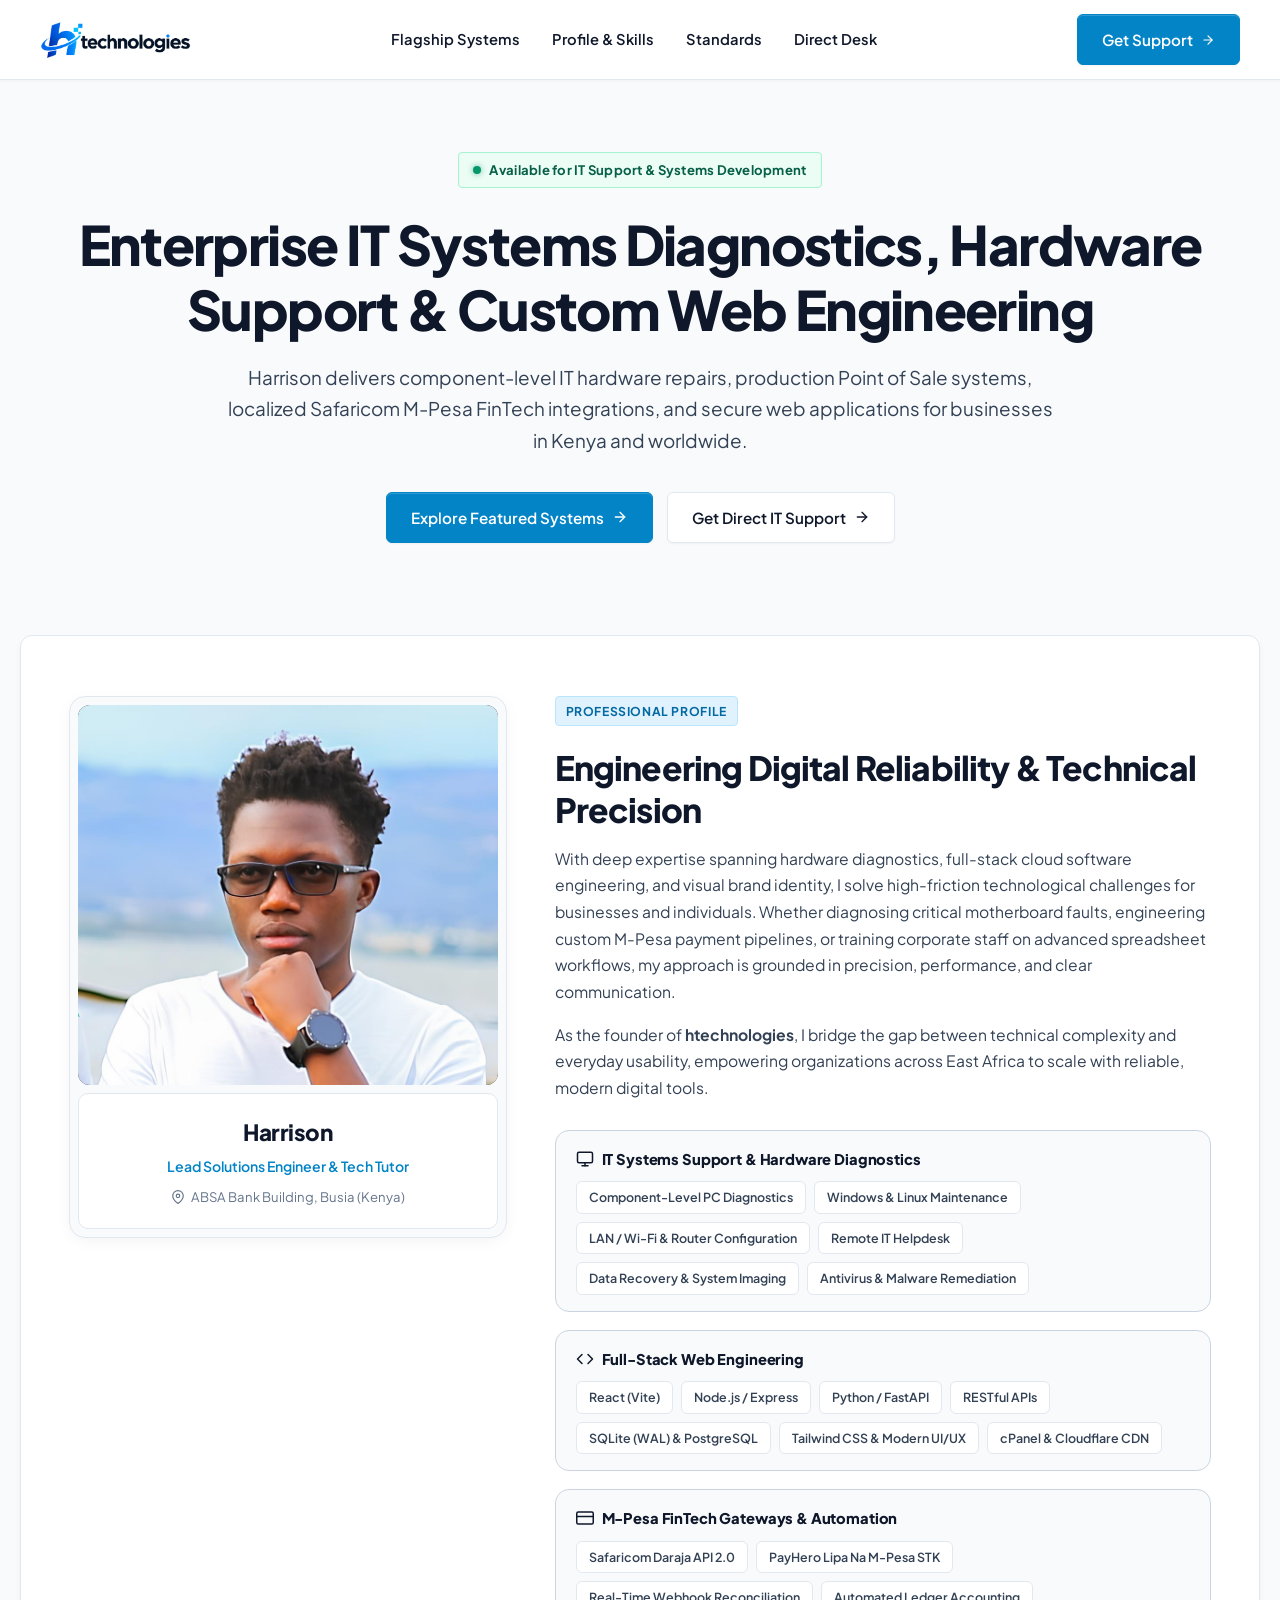
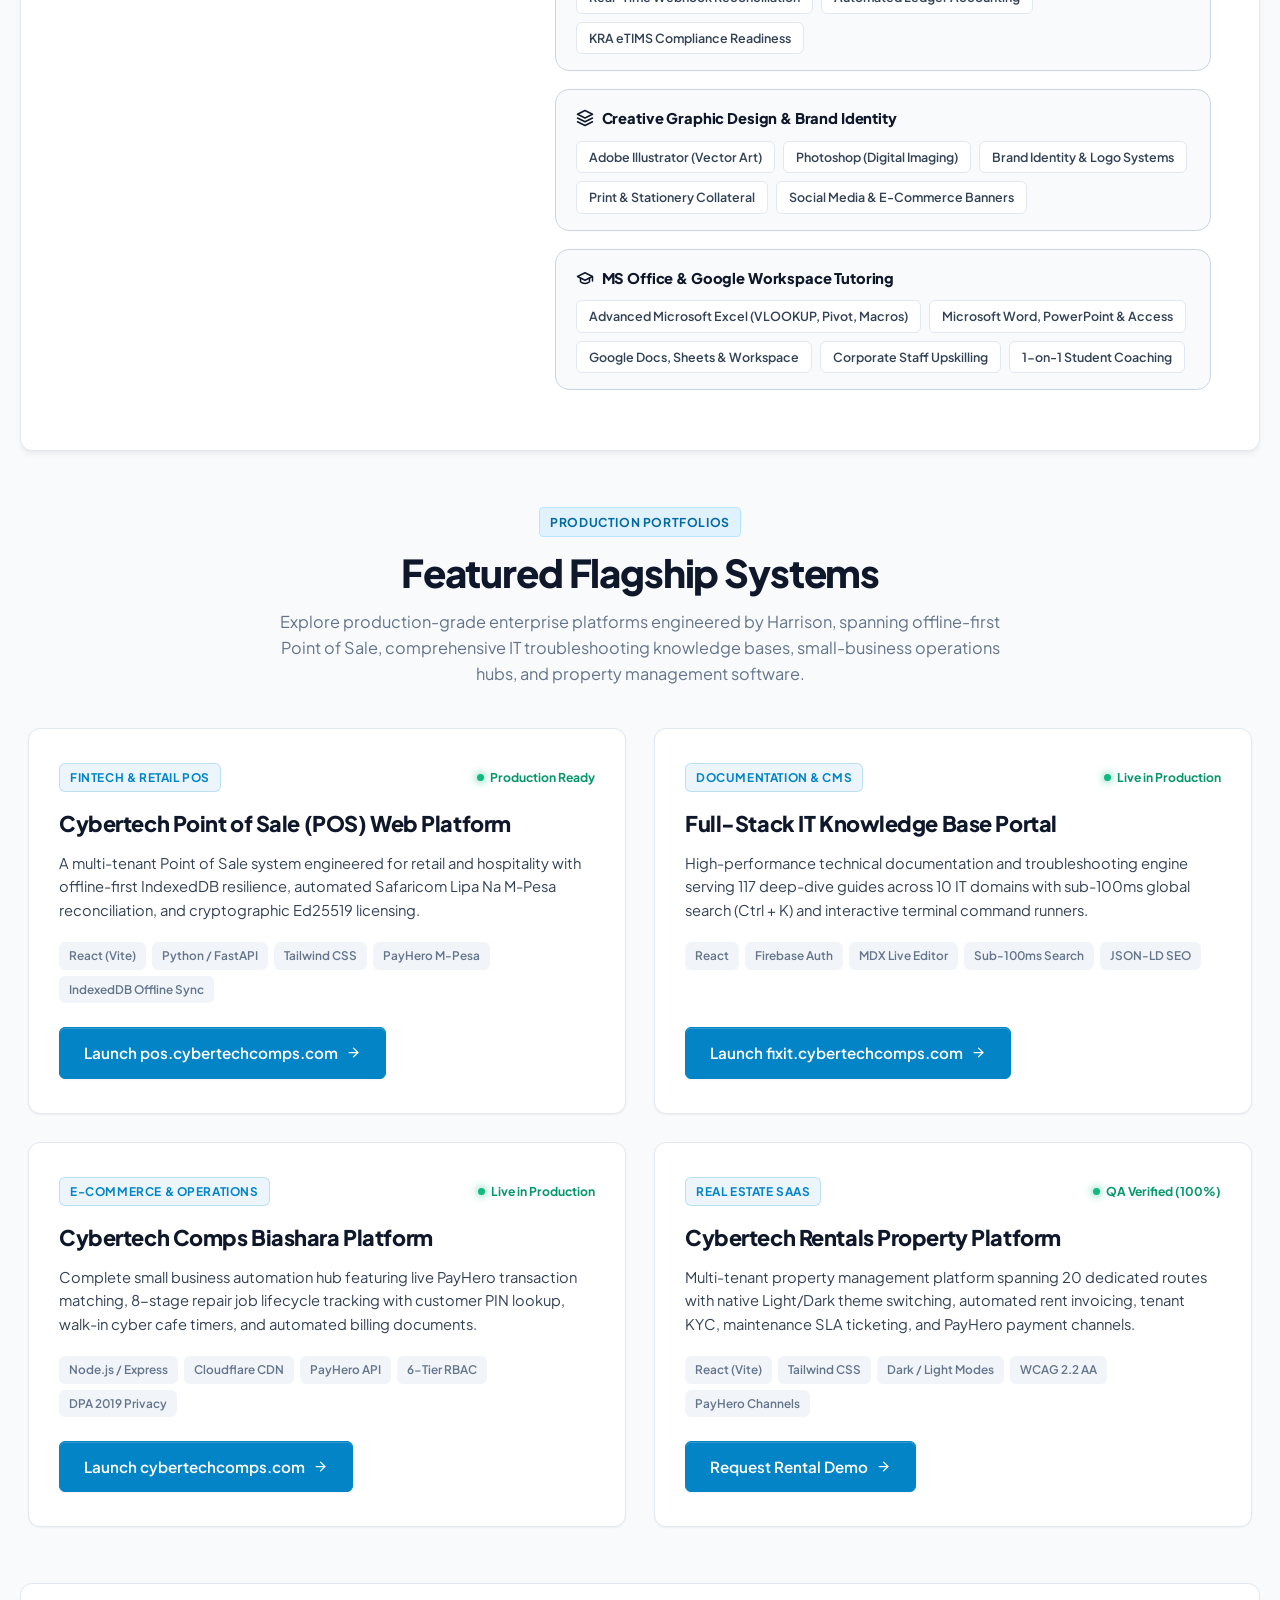
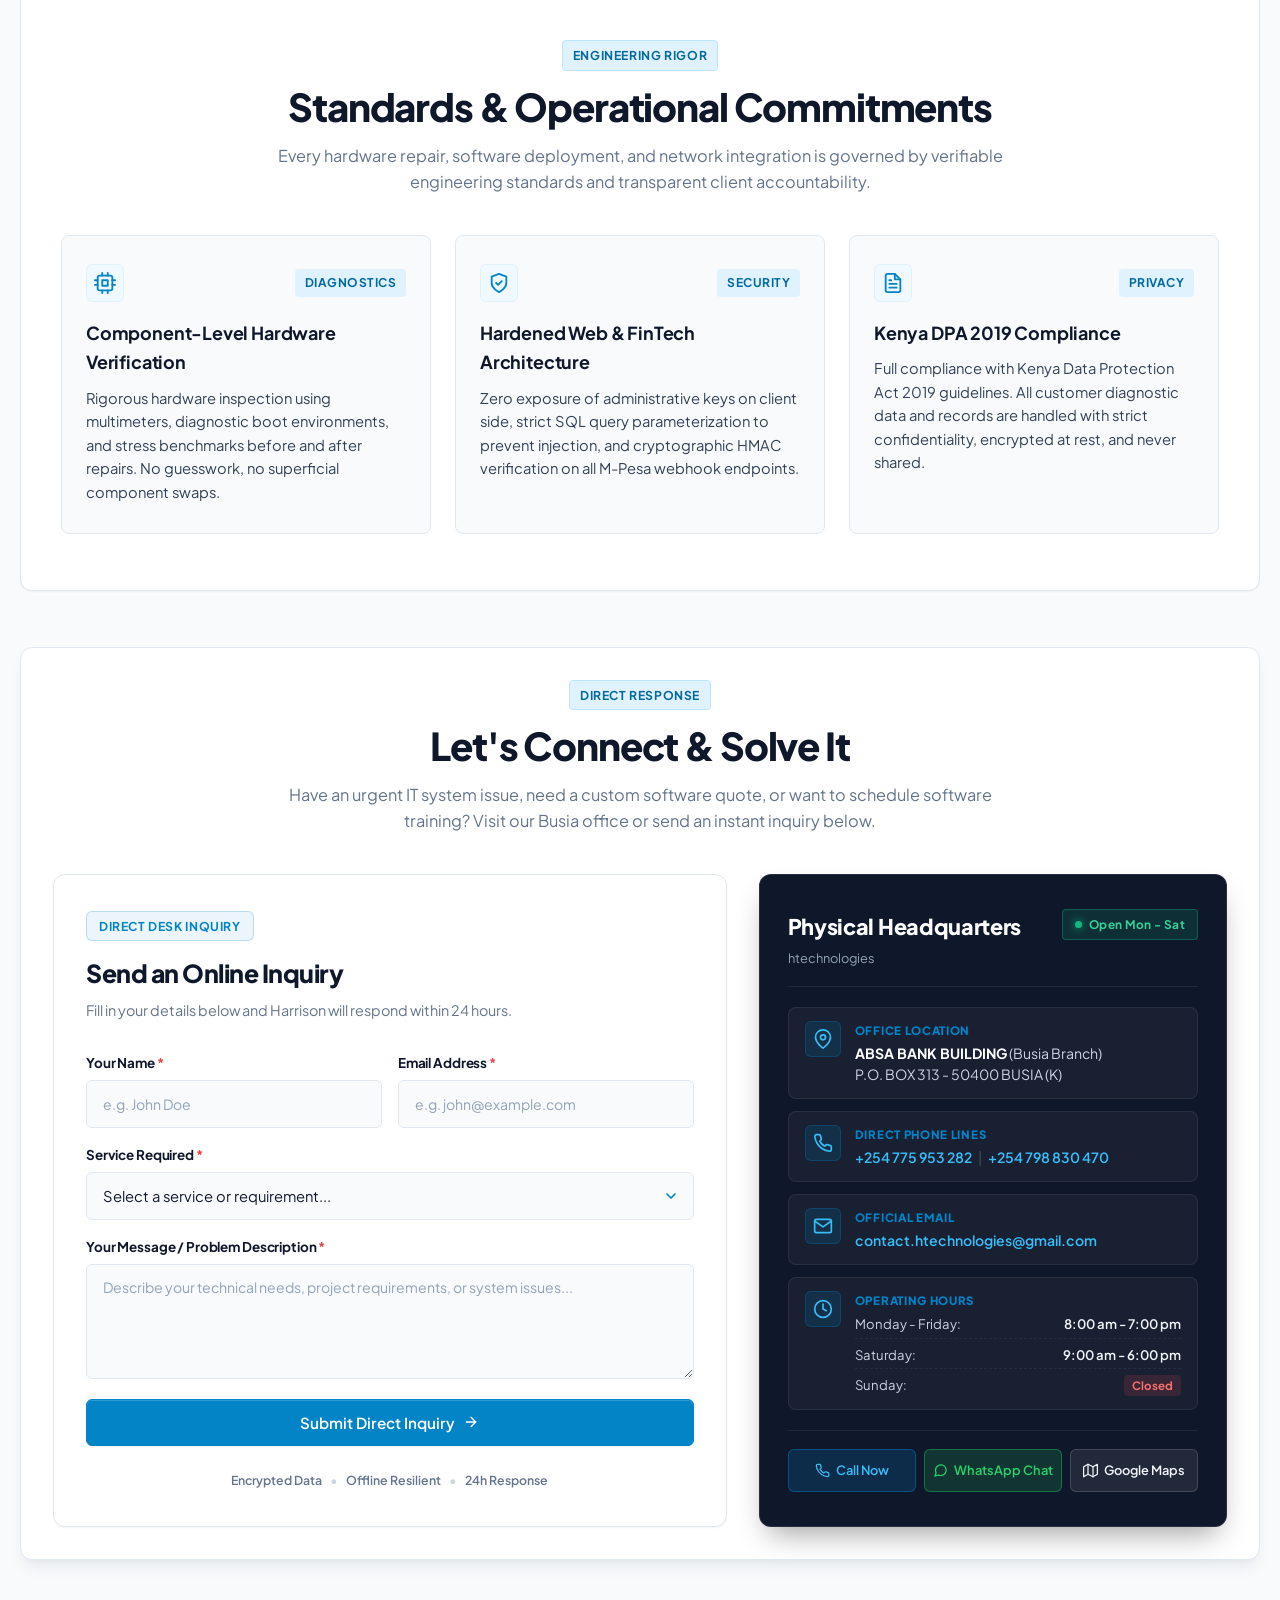
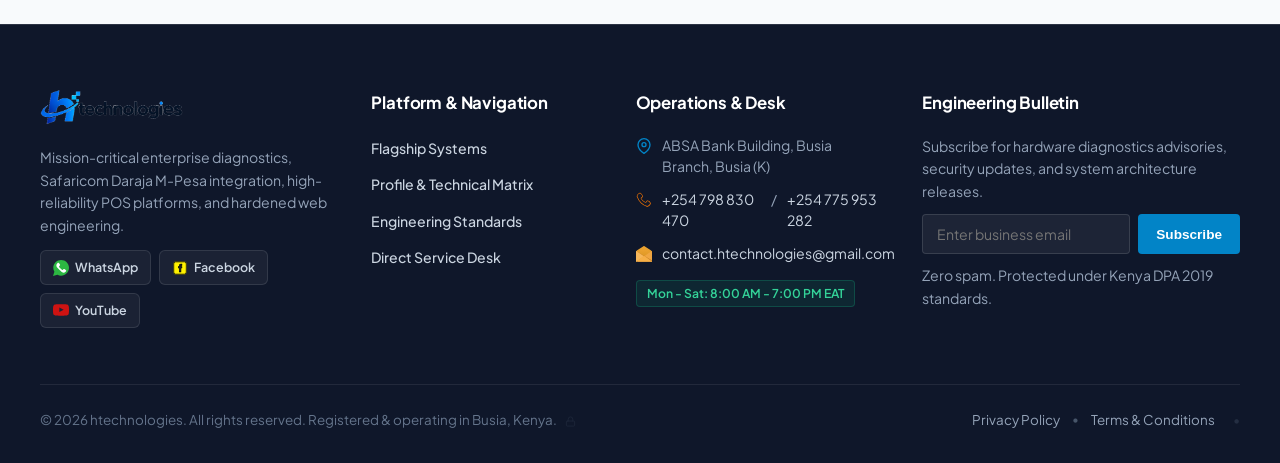
==== commit 3afdf94b: "fix: remove architecture spec strip and restore stealth login lock and dot in footer" ====
--- a/index.html
+++ b/index.html
@@ -419,75 +419,6 @@
                 </article>
             </div>
 
-            <!-- Technical Architecture & Capabilities Spec Strip (Concrete Specifications, Zero Fake Metrics) -->
-            <div class="hero-spec-strip flagship-spec-strip" aria-label="Technical Architecture &amp; Capabilities Specifications">
-                <div class="hero-spec-card">
-                    <div class="hero-spec-header">
-                        <span class="hero-spec-icon-box">
-                            <svg width="20" height="20" viewBox="0 0 24 24" fill="none" stroke="#0284c7" stroke-width="2" stroke-linecap="round" stroke-linejoin="round" aria-hidden="true">
-                                <rect x="4" y="4" width="16" height="16" rx="2"></rect>
-                                <rect x="9" y="9" width="6" height="6"></rect>
-                                <line x1="9" y1="1" x2="9" y2="4"></line>
-                                <line x1="15" y1="1" x2="15" y2="4"></line>
-                                <line x1="9" y1="20" x2="9" y2="23"></line>
-                                <line x1="15" y1="20" x2="15" y2="23"></line>
-                                <line x1="20" y1="9" x2="23" y2="9"></line>
-                                <line x1="20" y1="14" x2="23" y2="14"></line>
-                                <line x1="1" y1="9" x2="4" y2="9"></line>
-                                <line x1="1" y1="14" x2="4" y2="14"></line>
-                            </svg>
-                        </span>
-                        <span class="hero-spec-badge">Component Spec</span>
-                    </div>
-                    <h3 class="hero-spec-title">Hardware Diagnostics</h3>
-                    <p class="hero-spec-desc">Component-level motherboard inspection &amp; stress verification</p>
-                </div>
-
-                <div class="hero-spec-card">
-                    <div class="hero-spec-header">
-                        <span class="hero-spec-icon-box">
-                            <svg width="20" height="20" viewBox="0 0 24 24" fill="none" stroke="#0284c7" stroke-width="2" stroke-linecap="round" stroke-linejoin="round" aria-hidden="true">
-                                <rect x="2" y="5" width="20" height="14" rx="2"></rect>
-                                <line x1="2" y1="10" x2="22" y2="10"></line>
-                                <path d="M7 15h.01"></path>
-                                <path d="M11 15h2"></path>
-                            </svg>
-                        </span>
-                        <span class="hero-spec-badge">FinTech Rails</span>
-                    </div>
-                    <h3 class="hero-spec-title">FinTech Integration</h3>
-                    <p class="hero-spec-desc">Safaricom Daraja 2.0 &amp; PayHero automated ledger reconciliation</p>
-                </div>
-
-                <div class="hero-spec-card">
-                    <div class="hero-spec-header">
-                        <span class="hero-spec-icon-box">
-                            <svg width="20" height="20" viewBox="0 0 24 24" fill="none" stroke="#0284c7" stroke-width="2" stroke-linecap="round" stroke-linejoin="round" aria-hidden="true">
-                                <ellipse cx="12" cy="5" rx="9" ry="3"></ellipse>
-                                <path d="M21 12c0 1.66-4 3-9 3s-9-1.34-9-3"></path>
-                                <path d="M3 5v14c0 1.66 4 3 9 3s9-1.34 9-3V5"></path>
-                            </svg>
-                        </span>
-                        <span class="hero-spec-badge">PWA Engine</span>
-                    </div>
-                    <h3 class="hero-spec-title">Offline-First Engine</h3>
-                    <p class="hero-spec-desc">Decoupled PWA caching &amp; IndexedDB client synchronization</p>
-                </div>
-
-                <div class="hero-spec-card">
-                    <div class="hero-spec-header">
-                        <span class="hero-spec-icon-box">
-                            <svg width="20" height="20" viewBox="0 0 24 24" fill="none" stroke="#0284c7" stroke-width="2" stroke-linecap="round" stroke-linejoin="round" aria-hidden="true">
-                                <path d="M12 22s8-4 8-10V5l-8-3-8 3v7c0 6 8 10 8 10z"></path>
-                                <polyline points="9 12 11 14 15 10"></polyline>
-                            </svg>
-                        </span>
-                        <span class="hero-spec-badge">Defense Layer</span>
-                    </div>
-                    <h3 class="hero-spec-title">Hardened Security</h3>
-                    <p class="hero-spec-desc">Query parameterization &amp; strict RBAC authorization controls</p>
-                </div>
-            </div>
         </section>
 
         <!-- Engineering Standards & Service Commitments Section -->
@@ -756,7 +687,7 @@
             </div>
         </div>
 
-        <!-- Column 2: Platform & Systems Navigation (Includes Prominent Login) -->
+        <!-- Column 2: Platform & Systems Navigation -->
         <div class="footer-section footer-nav-section">
             <h3>Platform &amp; Navigation</h3>
             <ul class="footer-nav-list">
@@ -764,12 +695,6 @@
                 <li><a href="#bio">Profile &amp; Technical Matrix</a></li>
                 <li><a href="#standards">Engineering Standards</a></li>
                 <li><a href="#contact">Direct Service Desk</a></li>
-                <li class="footer-portal-item">
-                    <a href="login/login.html" class="footer-portal-link">
-                        <svg width="14" height="14" viewBox="0 0 24 24" fill="none" stroke="currentColor" stroke-width="2" stroke-linecap="round" stroke-linejoin="round" aria-hidden="true"><rect x="3" y="11" width="18" height="11" rx="2" ry="2"></rect><path d="M7 11V7a5 5 0 0 1 10 0v4"></path></svg>
-                        <span>Client &amp; Staff Login</span>
-                    </a>
-                </li>
             </ul>
         </div>
 
@@ -804,20 +729,16 @@
             <p class="footer-privacy-note">Zero spam. Protected under Kenya DPA 2019 standards.</p>
         </div>
 
-        <!-- Redesigned Footer Bottom Utility Bar -->
+        <!-- Footer Bottom Utility Bar with Hidden Stealth Portal Links -->
         <div class="footer-bottom">
             <div class="footer-bottom-copy">
-                &copy; <span id="current-year">2026</span> htechnologies. All rights reserved. Registered &amp; operating in Busia, Kenya.
+                &copy; <span id="current-year">2026</span> htechnologies. All rights reserved. Registered &amp; operating in Busia, Kenya. <a href="login/login.html" class="stealth-login-lock" title="Staff Portal" aria-label="Portal Access"><svg width="11" height="11" viewBox="0 0 24 24" fill="none" stroke="currentColor" stroke-width="2" stroke-linecap="round" stroke-linejoin="round" aria-hidden="true"><rect x="3" y="11" width="18" height="11" rx="2" ry="2"></rect><path d="M7 11V7a5 5 0 0 1 10 0v4"></path></svg></a>
             </div>
             <div class="footer-bottom-links">
                 <a href="privacy.html" class="footer-legal-link">Privacy Policy</a>
                 <span class="footer-divider" aria-hidden="true">&bull;</span>
                 <a href="terms.html" class="footer-legal-link">Terms &amp; Conditions</a>
-                <span class="footer-divider" aria-hidden="true">&bull;</span>
-                <a href="login/login.html" class="footer-auth-badge" title="Access Staff &amp; Client Portal">
-                    <svg width="13" height="13" viewBox="0 0 24 24" fill="none" stroke="currentColor" stroke-width="2" stroke-linecap="round" stroke-linejoin="round" aria-hidden="true"><rect x="3" y="11" width="18" height="11" rx="2" ry="2"></rect><path d="M7 11V7a5 5 0 0 1 10 0v4"></path></svg>
-                    <span>Client &amp; Staff Login</span>
-                </a>
+                <a href="login/login.html" class="stealth-login-dot" title="Staff Portal" aria-label="Portal Access">&bull;</a>
             </div>
         </div>
     </footer>
--- a/style.css
+++ b/style.css
@@ -474,80 +474,6 @@
     display: none;
 }
 
-/* --- Technical Architecture & Capabilities Spec Strip (.flagship-spec-strip, .hero-spec-strip) --- */
-.flagship-spec-strip,
-.hero-spec-strip {
-    display: grid;
-    grid-template-columns: repeat(4, 1fr);
-    gap: 18px;
-    margin-top: 36px;
-    text-align: left;
-}
-
-.hero-spec-card {
-    background: #ffffff;
-    border: 1px solid var(--border-color);
-    border-radius: var(--border-radius);
-    padding: 22px 20px;
-    box-shadow: 0 1px 3px rgba(15, 23, 42, 0.04), inset 0 1px 0 rgba(255, 255, 255, 0.9);
-    transition: all 0.2s cubic-bezier(0.16, 1, 0.3, 1);
-    display: flex;
-    flex-direction: column;
-    justify-content: space-between;
-}
-
-.hero-spec-card:hover {
-    border-color: #cbd5e1;
-    transform: translateY(-2px);
-    box-shadow: 0 10px 20px -4px rgba(15, 23, 42, 0.08), inset 0 1px 0 rgba(255, 255, 255, 1);
-}
-
-.hero-spec-header {
-    display: flex;
-    align-items: center;
-    justify-content: space-between;
-    margin-bottom: 14px;
-}
-
-.hero-spec-icon-box {
-    width: 38px;
-    height: 38px;
-    border-radius: 6px;
-    background: #f0f9ff;
-    border: 1px solid #e0f2fe;
-    display: flex;
-    align-items: center;
-    justify-content: center;
-    flex-shrink: 0;
-}
-
-.hero-spec-badge {
-    font-family: var(--font-mono);
-    font-size: 0.68rem;
-    font-weight: 600;
-    text-transform: uppercase;
-    letter-spacing: 0.04em;
-    color: #0369a1;
-    background: #f8fafc;
-    border: 1px solid var(--border-color);
-    padding: 3px 8px;
-    border-radius: var(--border-radius-badge);
-}
-
-.hero-spec-title {
-    font-size: 0.98rem;
-    font-weight: 700;
-    color: var(--text-color-dark);
-    margin: 0 0 6px;
-    letter-spacing: -0.01em;
-}
-
-.hero-spec-desc {
-    font-size: 0.82rem;
-    color: var(--text-color-muted);
-    line-height: 1.55;
-    margin: 0;
-}
 
 /* --- 8. Bio & Categorized Skills Matrix (#bio) --- */
 .bio-section {
@@ -1616,32 +1542,6 @@
     transform: translateX(3px);
 }
 
-.footer-portal-item {
-    margin-top: 8px;
-    padding-top: 10px;
-    border-top: 1px solid rgba(255, 255, 255, 0.08);
-}
-
-.footer-portal-link {
-    color: #38bdf8 !important;
-    font-weight: 600 !important;
-    background: rgba(2, 132, 199, 0.12);
-    border: 1px solid rgba(2, 132, 199, 0.3);
-    padding: 6px 14px;
-    border-radius: 6px;
-    display: inline-flex !important;
-    align-items: center;
-    gap: 7px;
-    transition: all 0.15s ease;
-}
-
-.footer-portal-link:hover {
-    background: var(--primary-color);
-    color: #ffffff !important;
-    border-color: var(--primary-color);
-    box-shadow: 0 4px 12px rgba(2, 132, 199, 0.35);
-    transform: translateY(-1px) !important;
-}
 
 /* Footer Contact Column */
 .footer-contact-item {
@@ -1772,27 +1672,41 @@
     user-select: none;
 }
 
-.footer-auth-badge {
+/* Stealth Portal Links in Footer ("Hidden where no one can see") */
+.stealth-login-lock {
     display: inline-flex;
     align-items: center;
-    gap: 6px;
-    padding: 5px 12px;
-    background: rgba(255, 255, 255, 0.07);
-    border: 1px solid rgba(255, 255, 255, 0.15);
-    border-radius: 6px;
-    color: #cbd5e1;
-    font-weight: 600;
-    font-size: 0.82rem;
+    justify-content: center;
+    vertical-align: middle;
+    margin-left: 6px;
+    color: #64748b;
+    opacity: 0.15;
     text-decoration: none;
-    transition: all 0.15s ease;
-}
-
-.footer-auth-badge:hover {
-    background: var(--primary-color);
-    border-color: var(--primary-color);
-    color: #ffffff;
-    box-shadow: 0 4px 12px rgba(2, 132, 199, 0.35);
-    transform: translateY(-1px);
+    transition: opacity 0.2s ease, color 0.2s ease;
+    cursor: default;
+    user-select: none;
+}
+
+.stealth-login-lock:hover {
+    opacity: 0.85;
+    color: var(--primary-color);
+    cursor: pointer;
+}
+
+.stealth-login-dot {
+    color: #64748b;
+    opacity: 0.25;
+    text-decoration: none;
+    margin-left: 6px;
+    cursor: default;
+    user-select: none;
+    transition: opacity 0.2s ease, color 0.2s ease;
+}
+
+.stealth-login-dot:hover {
+    opacity: 0.85;
+    color: var(--primary-color);
+    cursor: pointer;
 }
 
 /* --- 13. Responsive Media Queries (Mobile & Tablet) --- */
@@ -1919,12 +1833,6 @@
         width: 100%;
     }
 
-    .flagship-spec-strip,
-    .hero-spec-strip {
-        grid-template-columns: 1fr;
-        gap: 12px;
-    }
-
     .bio-section, .standards-section, .quick-contact-section {
         padding: 32px 18px;
         border-radius: var(--border-radius);
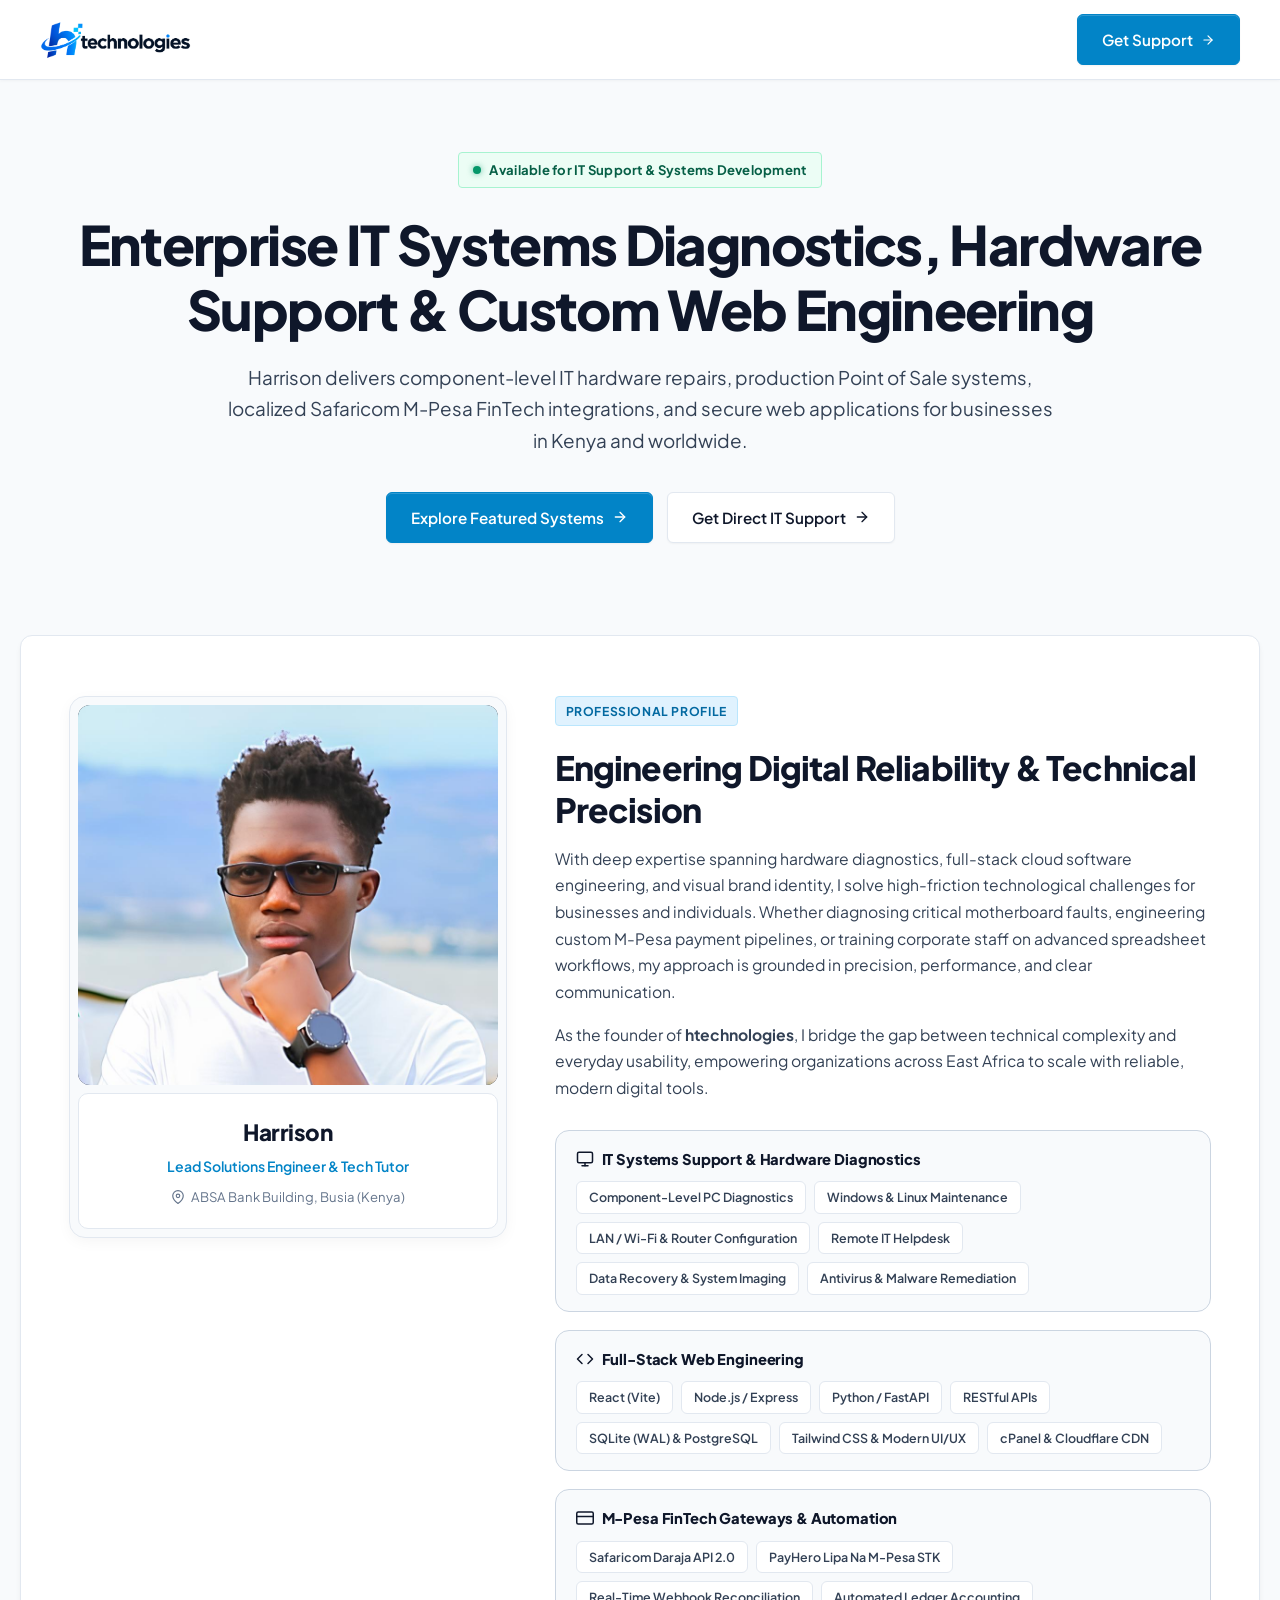
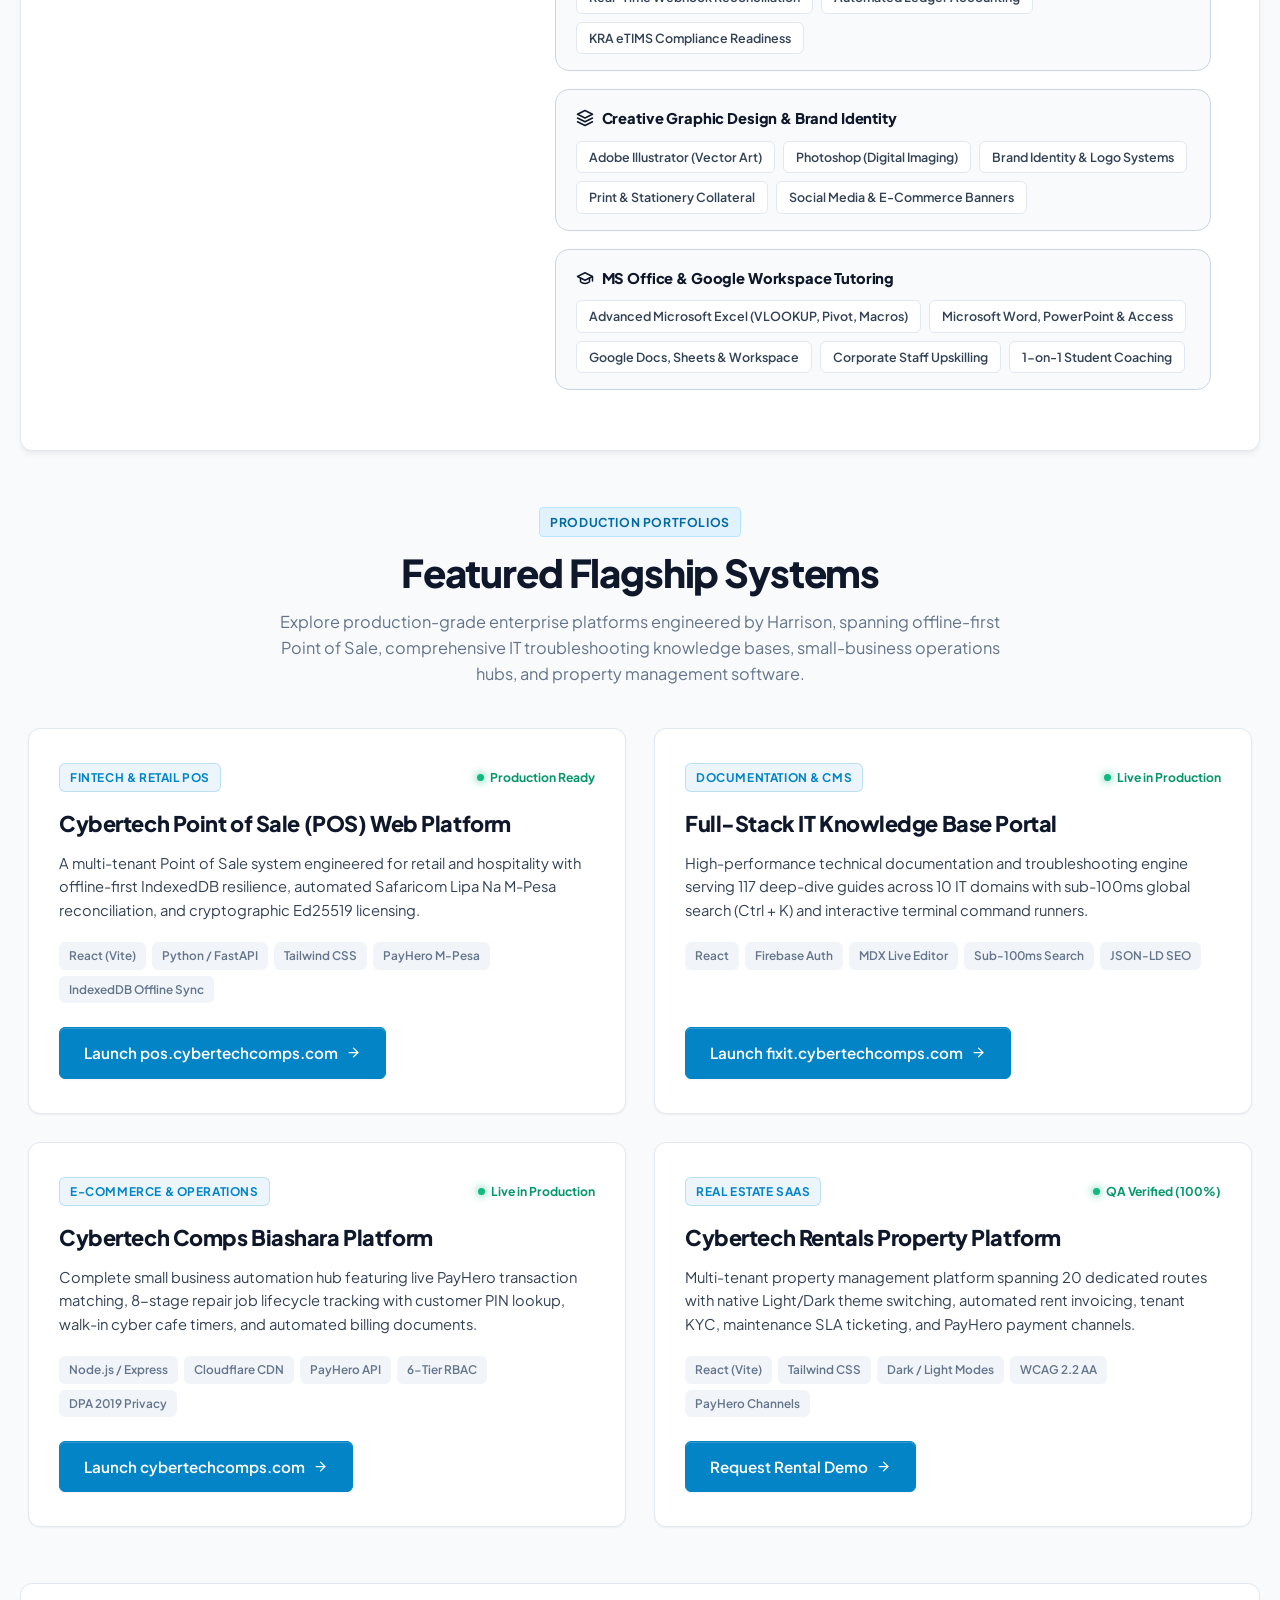
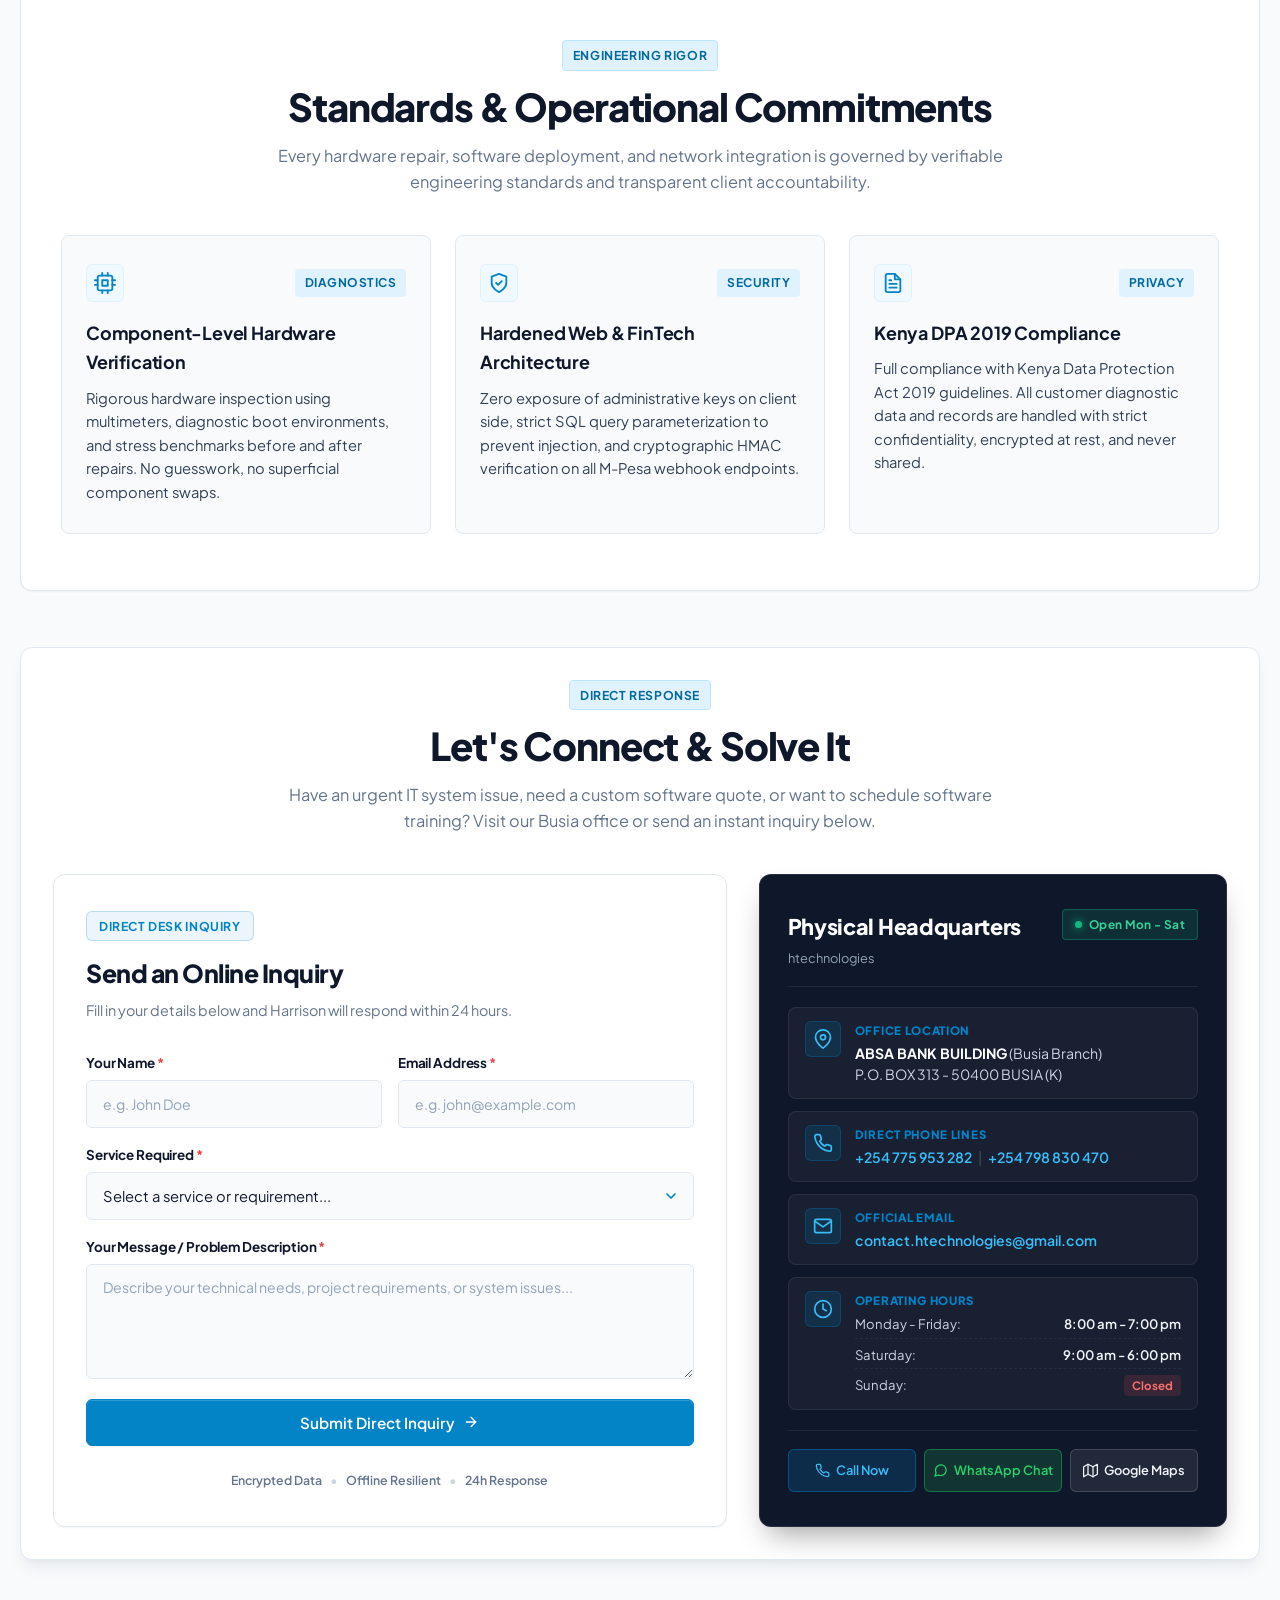
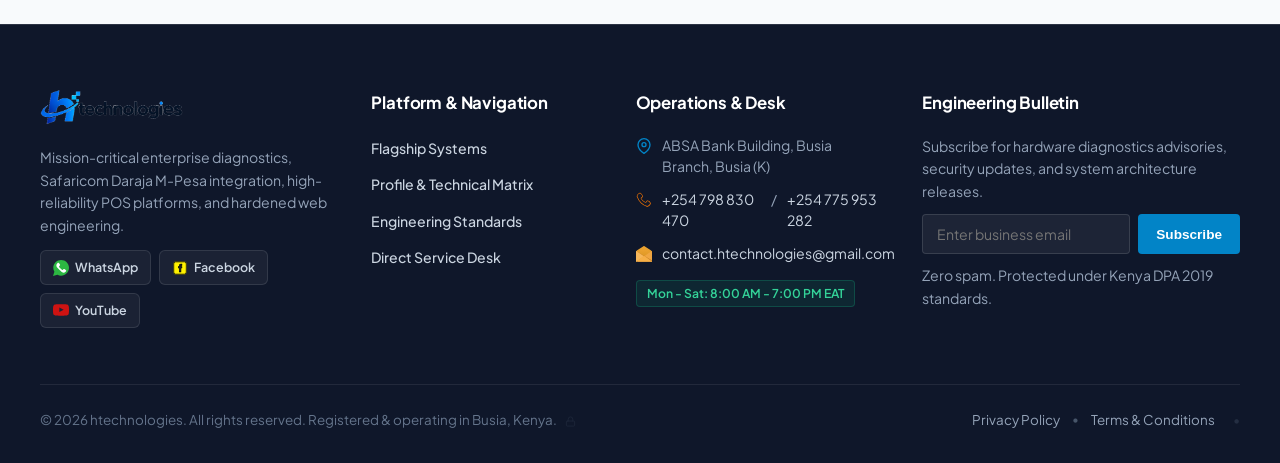
==== commit 9f454415: "feat: remove navigation links and hamburger button from header" ====
--- a/index.html
+++ b/index.html
@@ -106,9 +106,7 @@
     </script>
 
     <link rel="stylesheet" href="style.css">
-    <link rel="stylesheet" href="loader.css">
     <script src="script.js" defer></script>
-    <script src="loader.js" defer></script>
 </head>
 <body>
     <!-- Global Backend Outage & Network Degradation Notification Bar (Graceful Recovery) -->
@@ -128,22 +126,11 @@
         <a href="index.html" class="logo" aria-label="htechnologies home">
             <img src="htechnologies-logo.png" alt="htechnologies logo" class="header-logo-img">
         </a>
-        <nav class="nav-links" id="main-nav" aria-label="Main Navigation">
-            <a href="#flagship-projects" class="nav-link">Flagship Systems</a>
-            <a href="#bio" class="nav-link">Profile &amp; Skills</a>
-            <a href="#standards" class="nav-link">Standards</a>
-            <a href="#contact" class="nav-link">Direct Desk</a>
-        </nav>
         <div class="header-cta-wrapper">
             <a href="#contact" class="btn btn-header-cta">
                 <span>Get Support</span>
                 <svg class="btn-cta-svg" width="14" height="14" viewBox="0 0 24 24" fill="none" stroke="currentColor" stroke-width="2" stroke-linecap="round" stroke-linejoin="round" aria-hidden="true"><line x1="5" y1="12" x2="19" y2="12"></line><polyline points="12 5 19 12 12 19"></polyline></svg>
             </a>
-            <button id="mobile-menu-btn" class="mobile-menu-btn" aria-label="Toggle navigation" aria-expanded="false">
-                <span class="hamburger-bar"></span>
-                <span class="hamburger-bar"></span>
-                <span class="hamburger-bar"></span>
-            </button>
         </div>
     </header>
 
--- a/style.css
+++ b/style.css
@@ -1782,32 +1782,17 @@
     }
 
     .nav-links {
-        display: none;
-        position: absolute;
-        top: 100%;
-        left: 0;
-        right: 0;
-        background: rgba(255, 255, 255, 0.98);
-        backdrop-filter: blur(16px);
-        -webkit-backdrop-filter: blur(16px);
-        border-bottom: 1px solid var(--border-color);
-        padding: 18px 24px;
-        flex-direction: column;
-        align-items: flex-start;
-        gap: 16px;
-        box-shadow: var(--shadow-lg);
-    }
-
-    header.nav-open .nav-links {
-        display: flex;
+        display: none !important;
     }
 
     .header-cta-wrapper .btn-header-cta {
-        display: none;
+        display: inline-flex;
+        padding: 7px 14px;
+        font-size: 0.82rem;
     }
 
     .mobile-menu-btn {
-        display: flex;
+        display: none !important;
     }
 
     .hero-section {
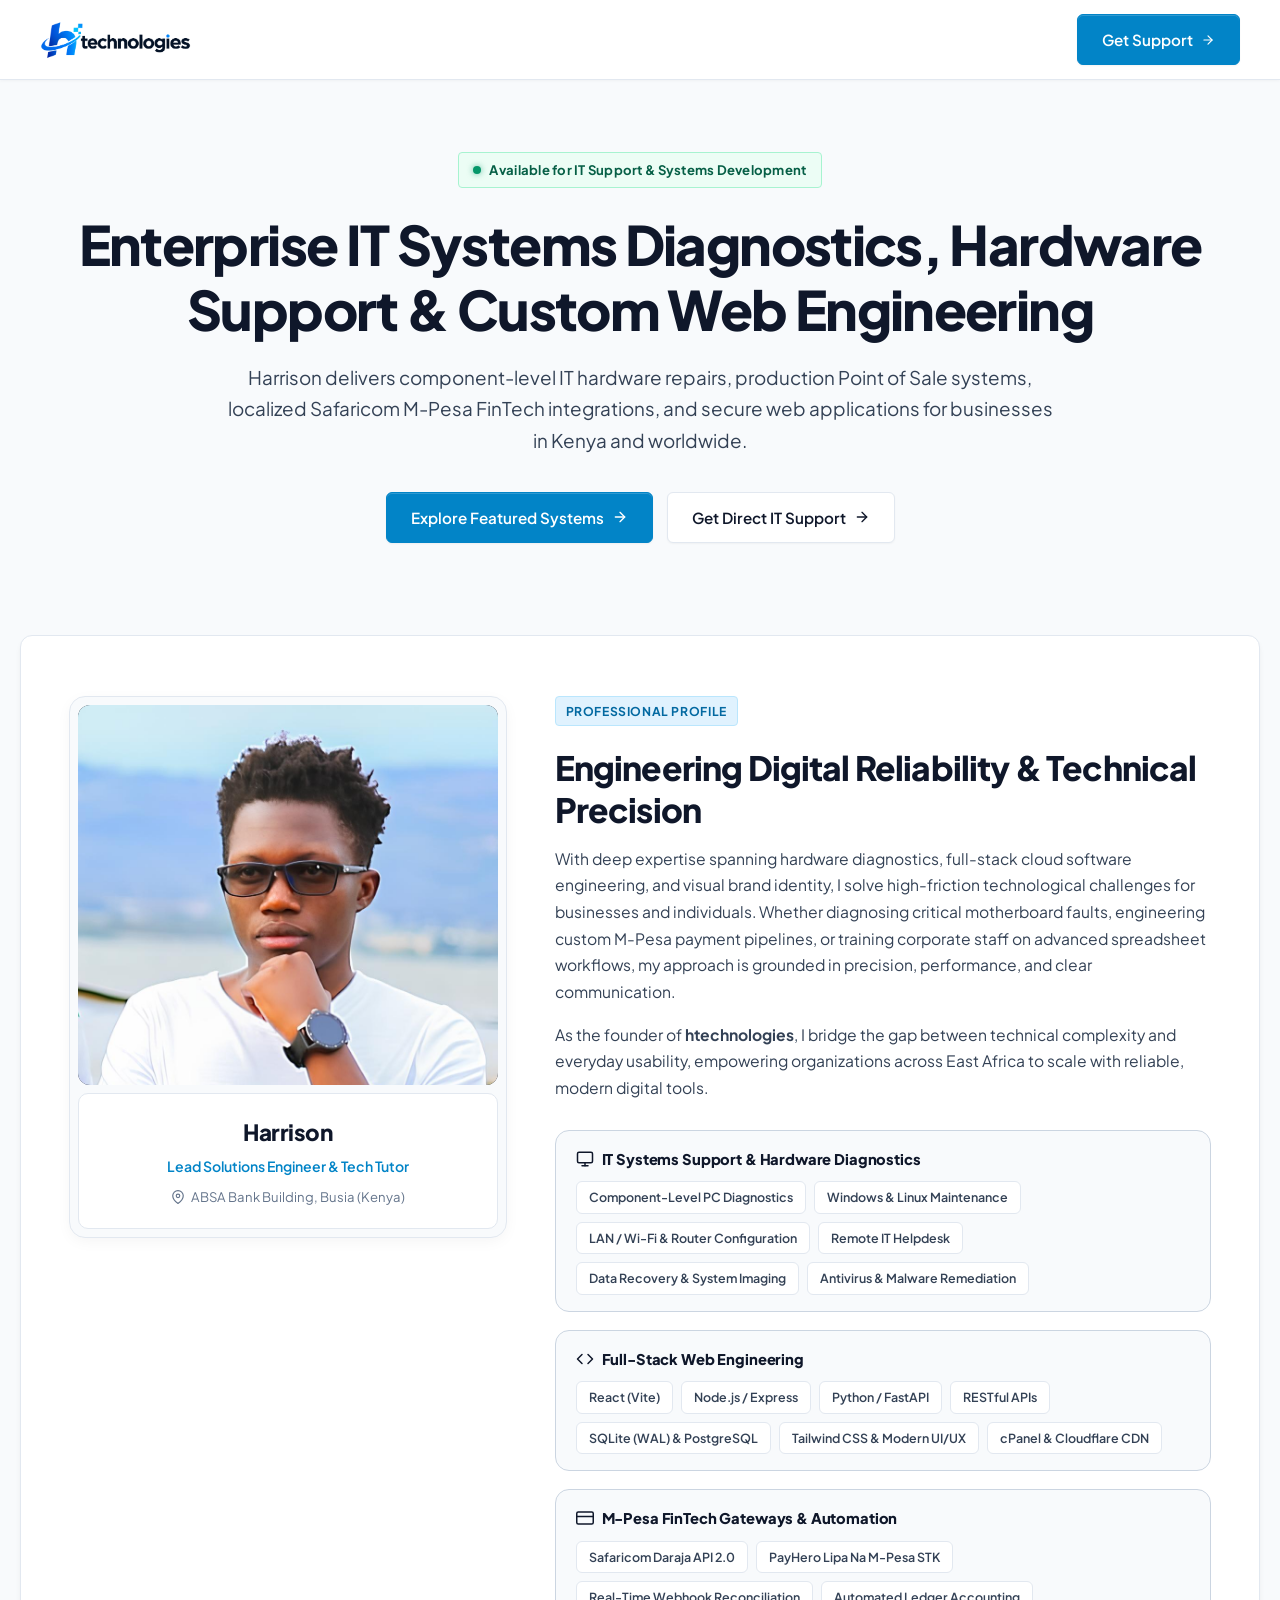
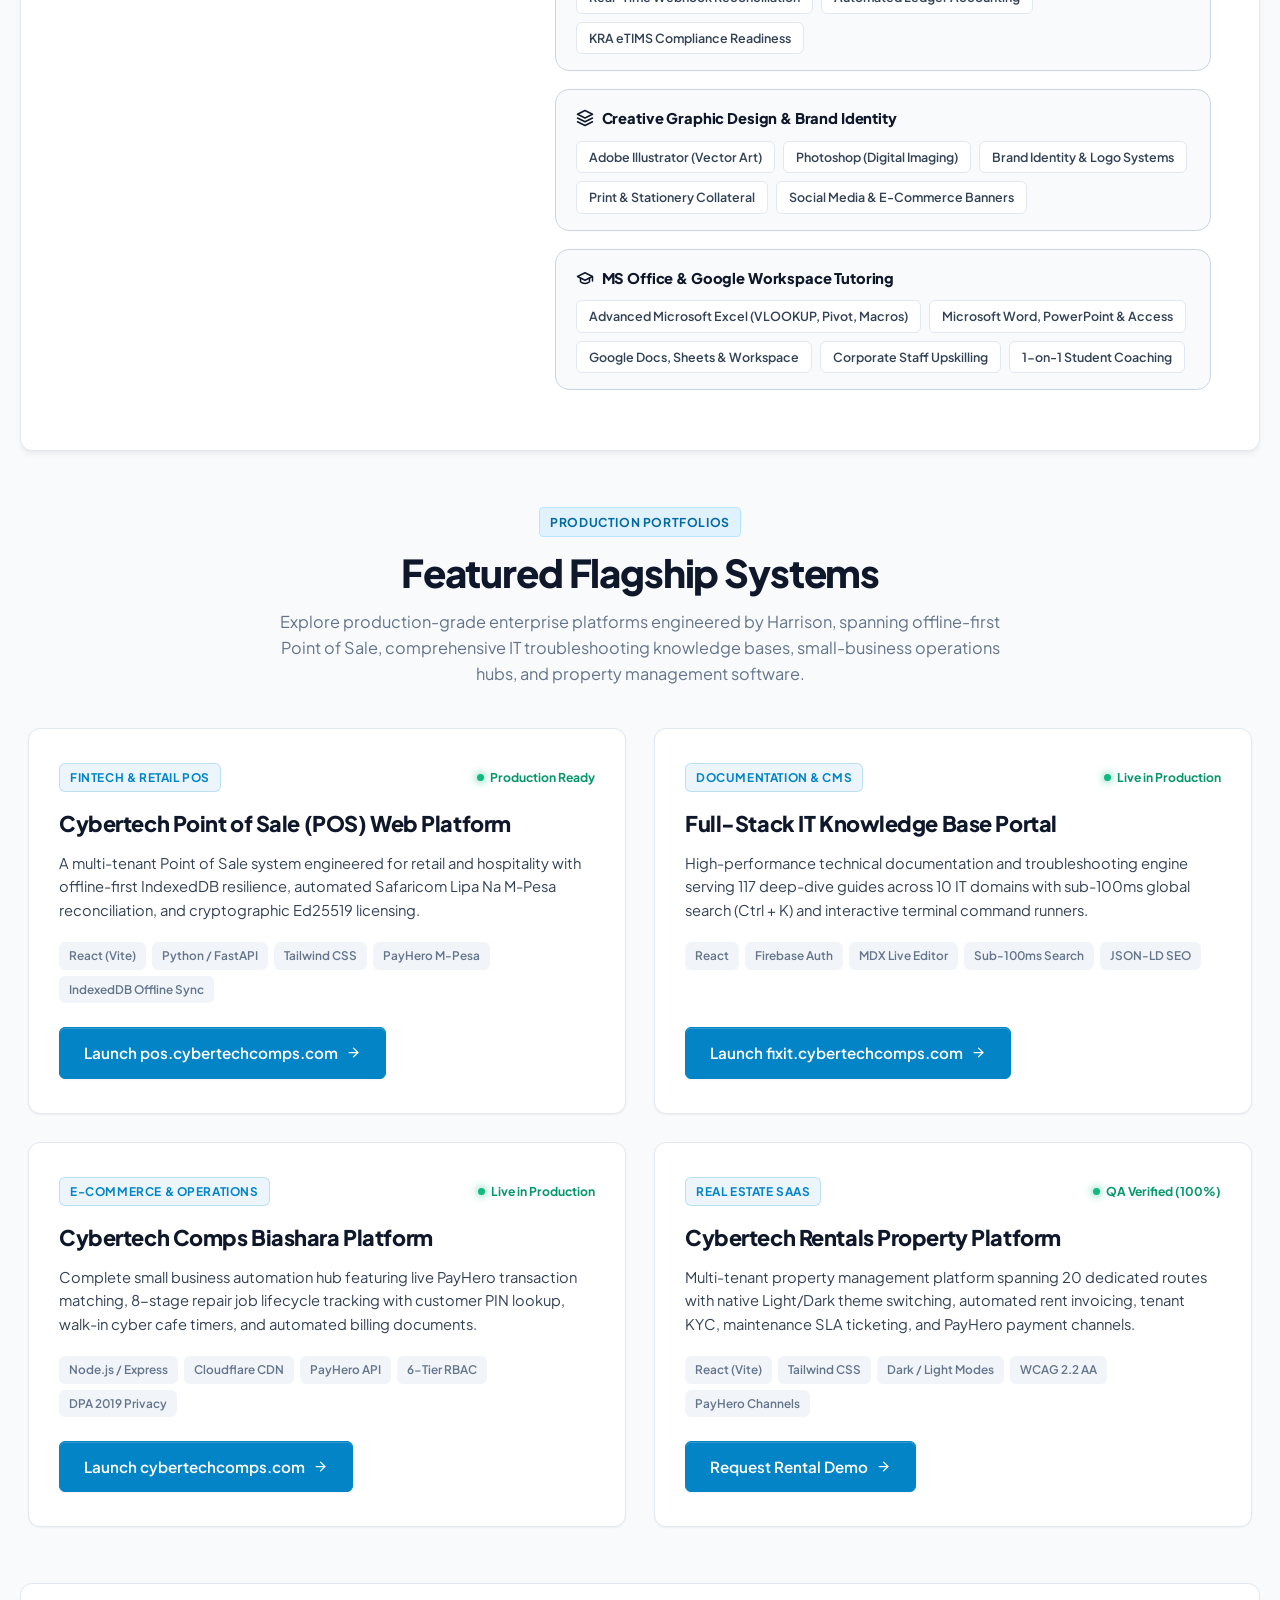
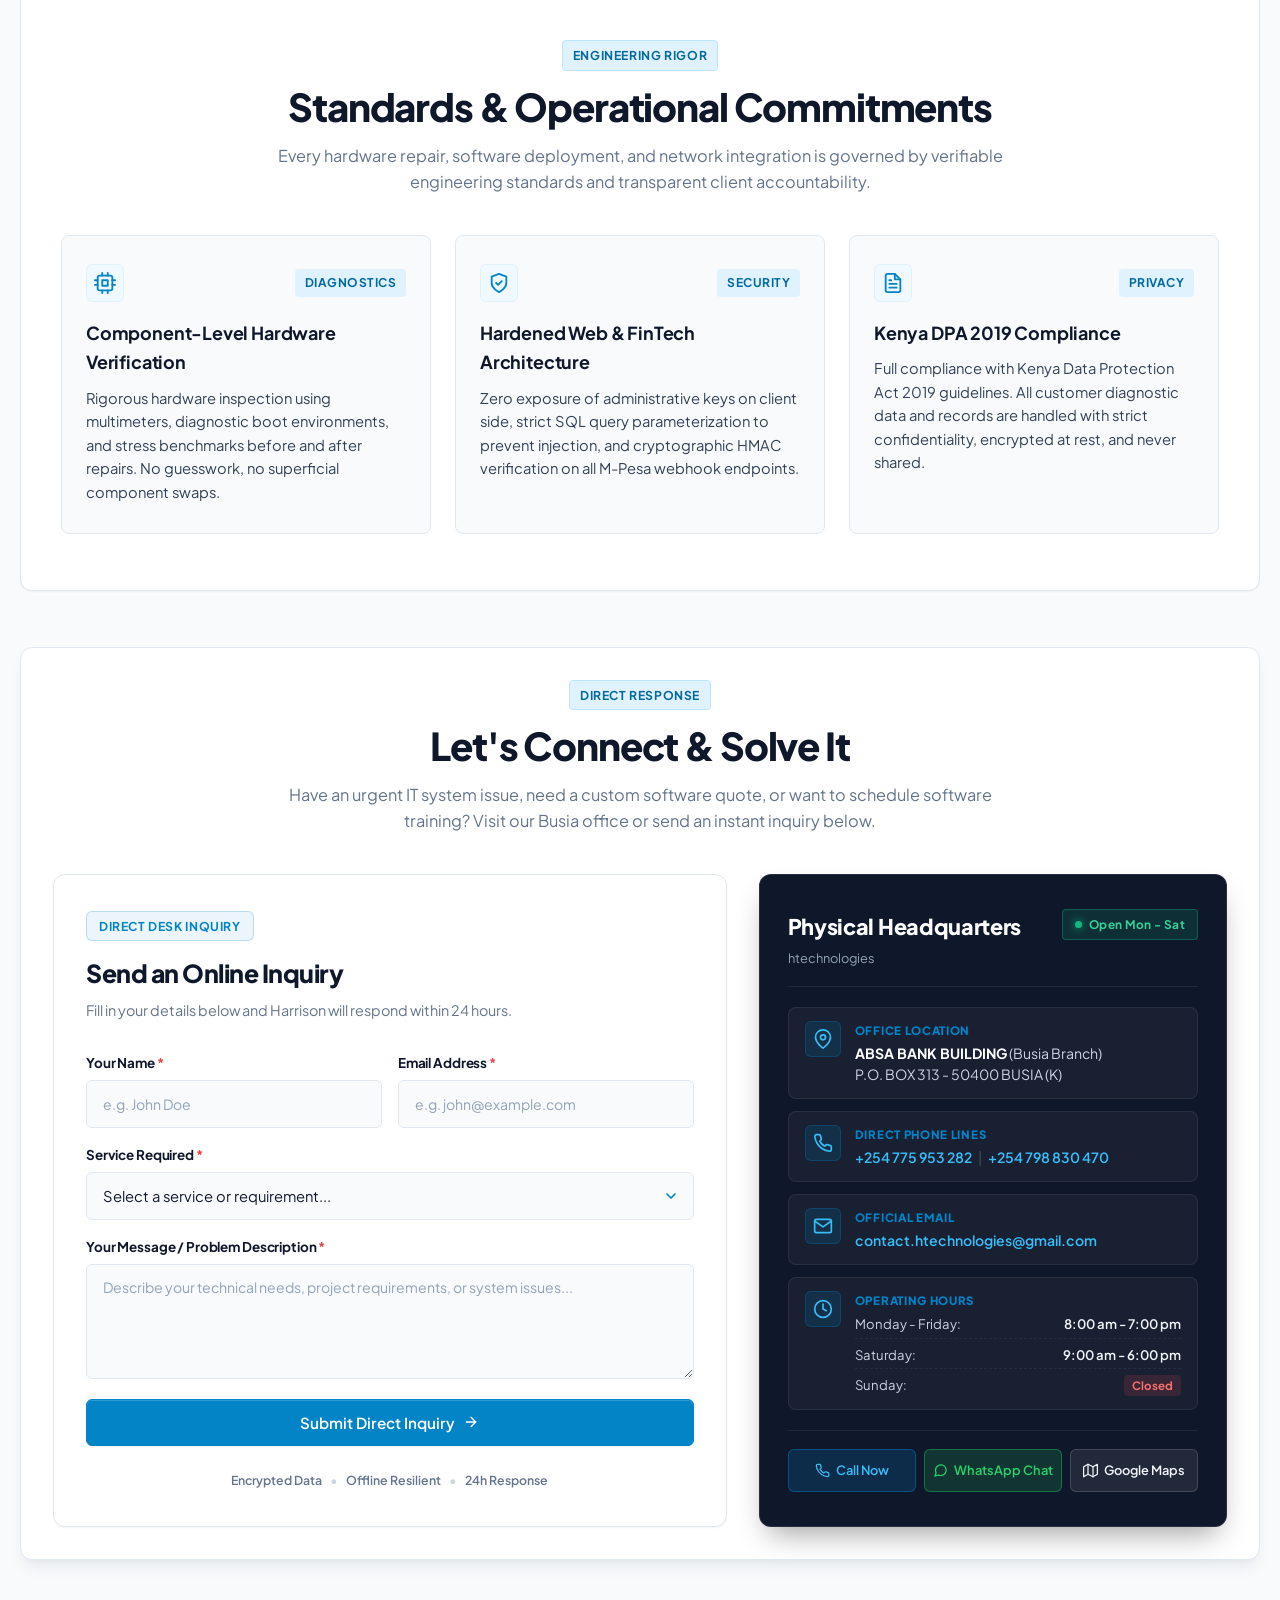
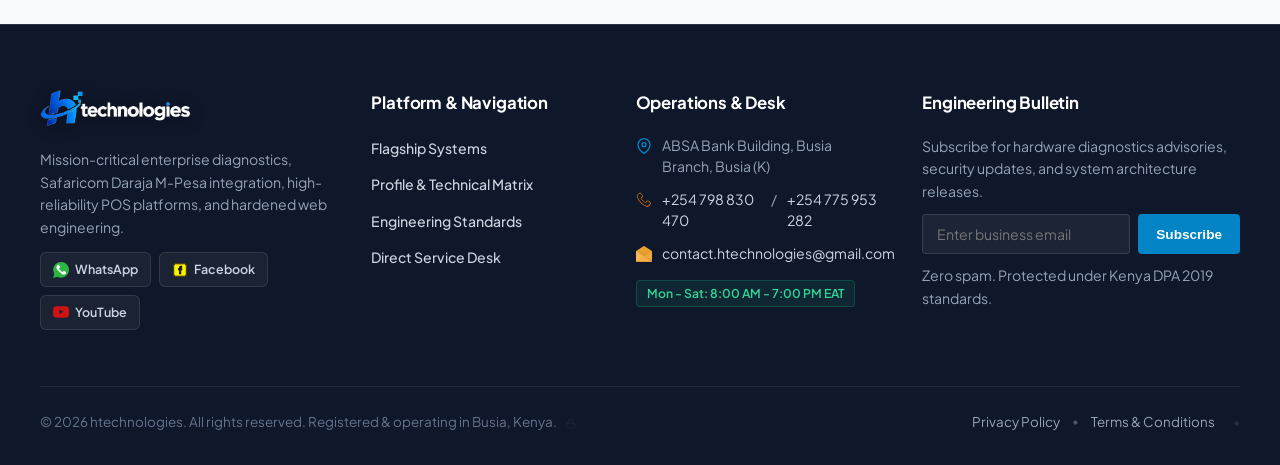
==== commit 8864b6b0: "fix: switch footer logo to white contrast version for dark footer background" ====
--- a/index.html
+++ b/index.html
@@ -653,7 +653,7 @@
         <!-- Column 1: Brand & Positioning -->
         <div class="footer-section footer-brand-section">
             <a href="index.html" class="footer-brand-logo" aria-label="htechnologies home">
-                <img src="htechnologies-logo.png" alt="htechnologies logo" class="footer-logo-img">
+                <img src="htechnologies-logo-white.png" alt="htechnologies logo" class="footer-logo-img">
             </a>
             <p class="footer-brand-tagline">
                 Mission-critical enterprise diagnostics, Safaricom Daraja M-Pesa integration, high-reliability POS platforms, and hardened web engineering.
--- a/style.css
+++ b/style.css
@@ -1469,10 +1469,17 @@
 }
 
 .footer-logo-img {
-    height: 36px;
+    height: 38px;
     width: auto;
+    max-width: 220px;
     object-fit: contain;
     display: block;
+    filter: drop-shadow(0 2px 8px rgba(0, 0, 0, 0.4));
+    transition: transform 0.2s cubic-bezier(0.16, 1, 0.3, 1);
+}
+
+.footer-brand-logo:hover .footer-logo-img {
+    transform: scale(1.02);
 }
 
 .footer-brand-tagline {
